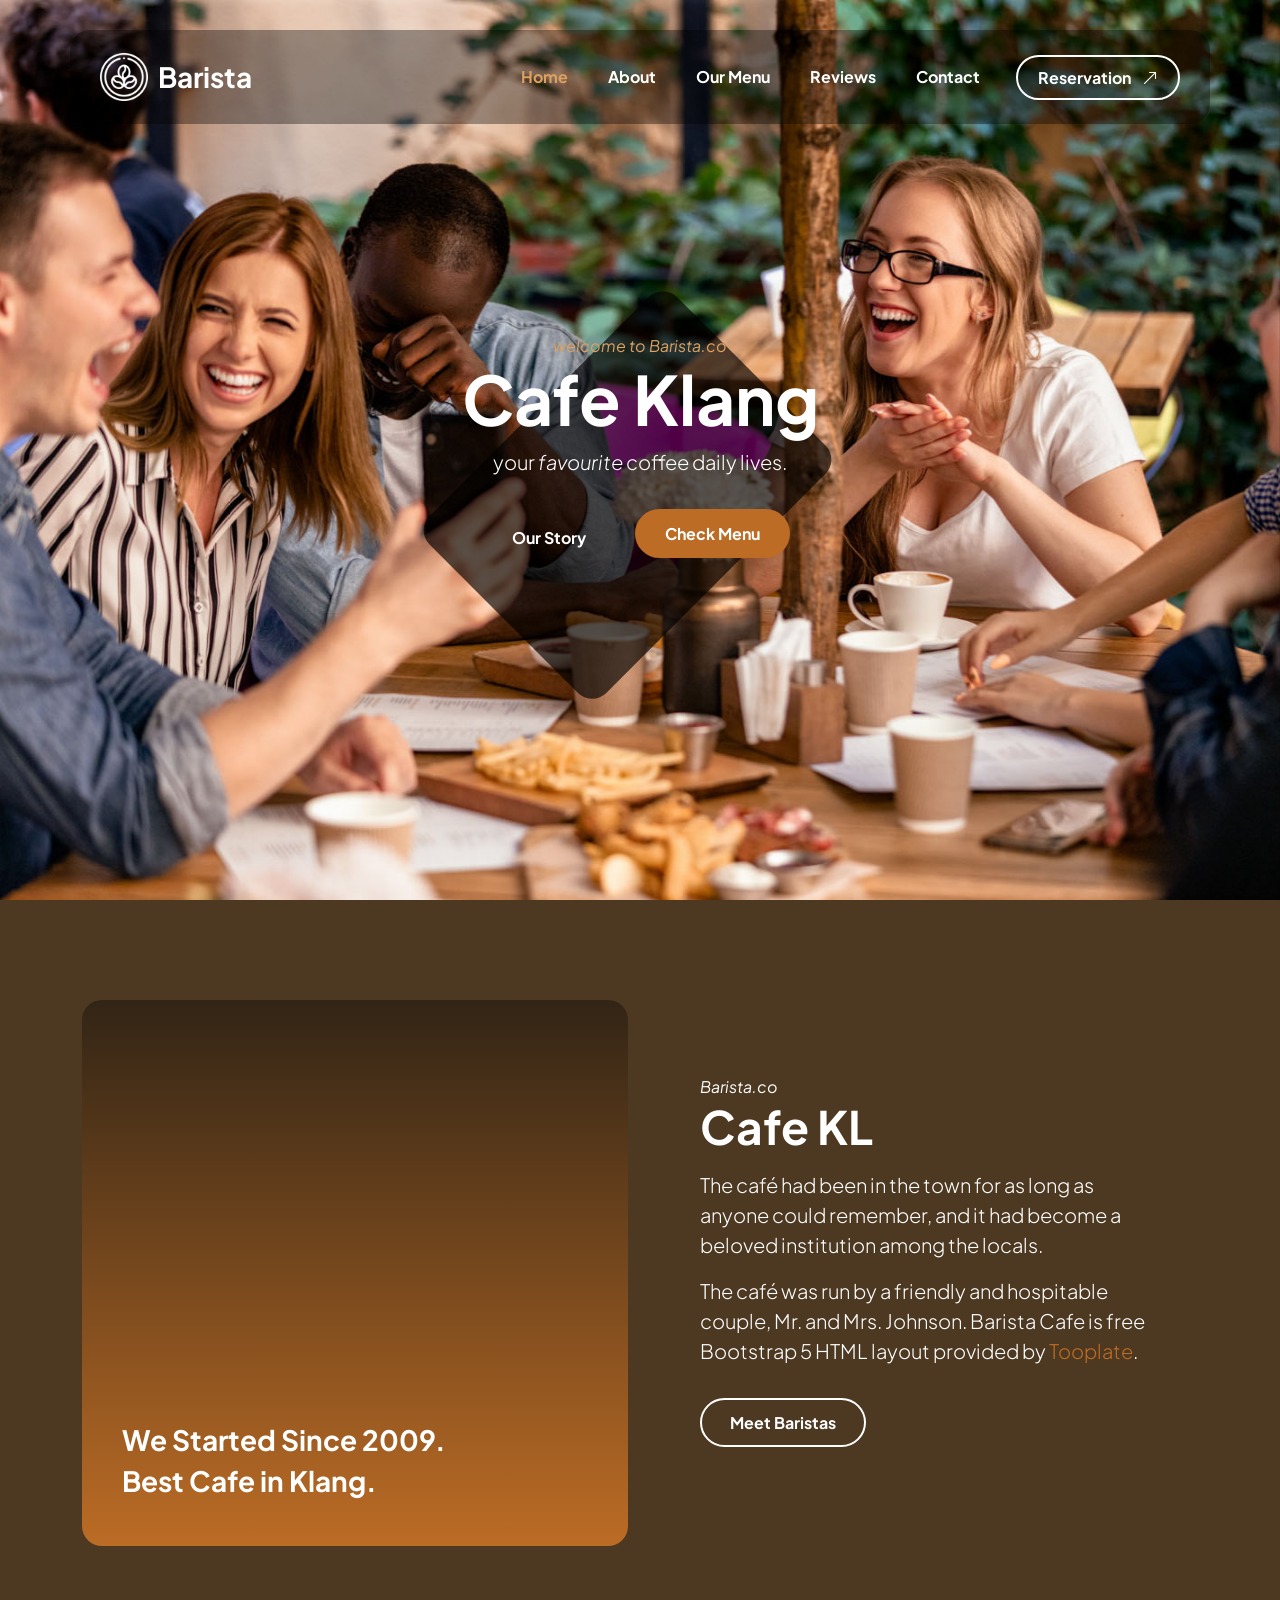
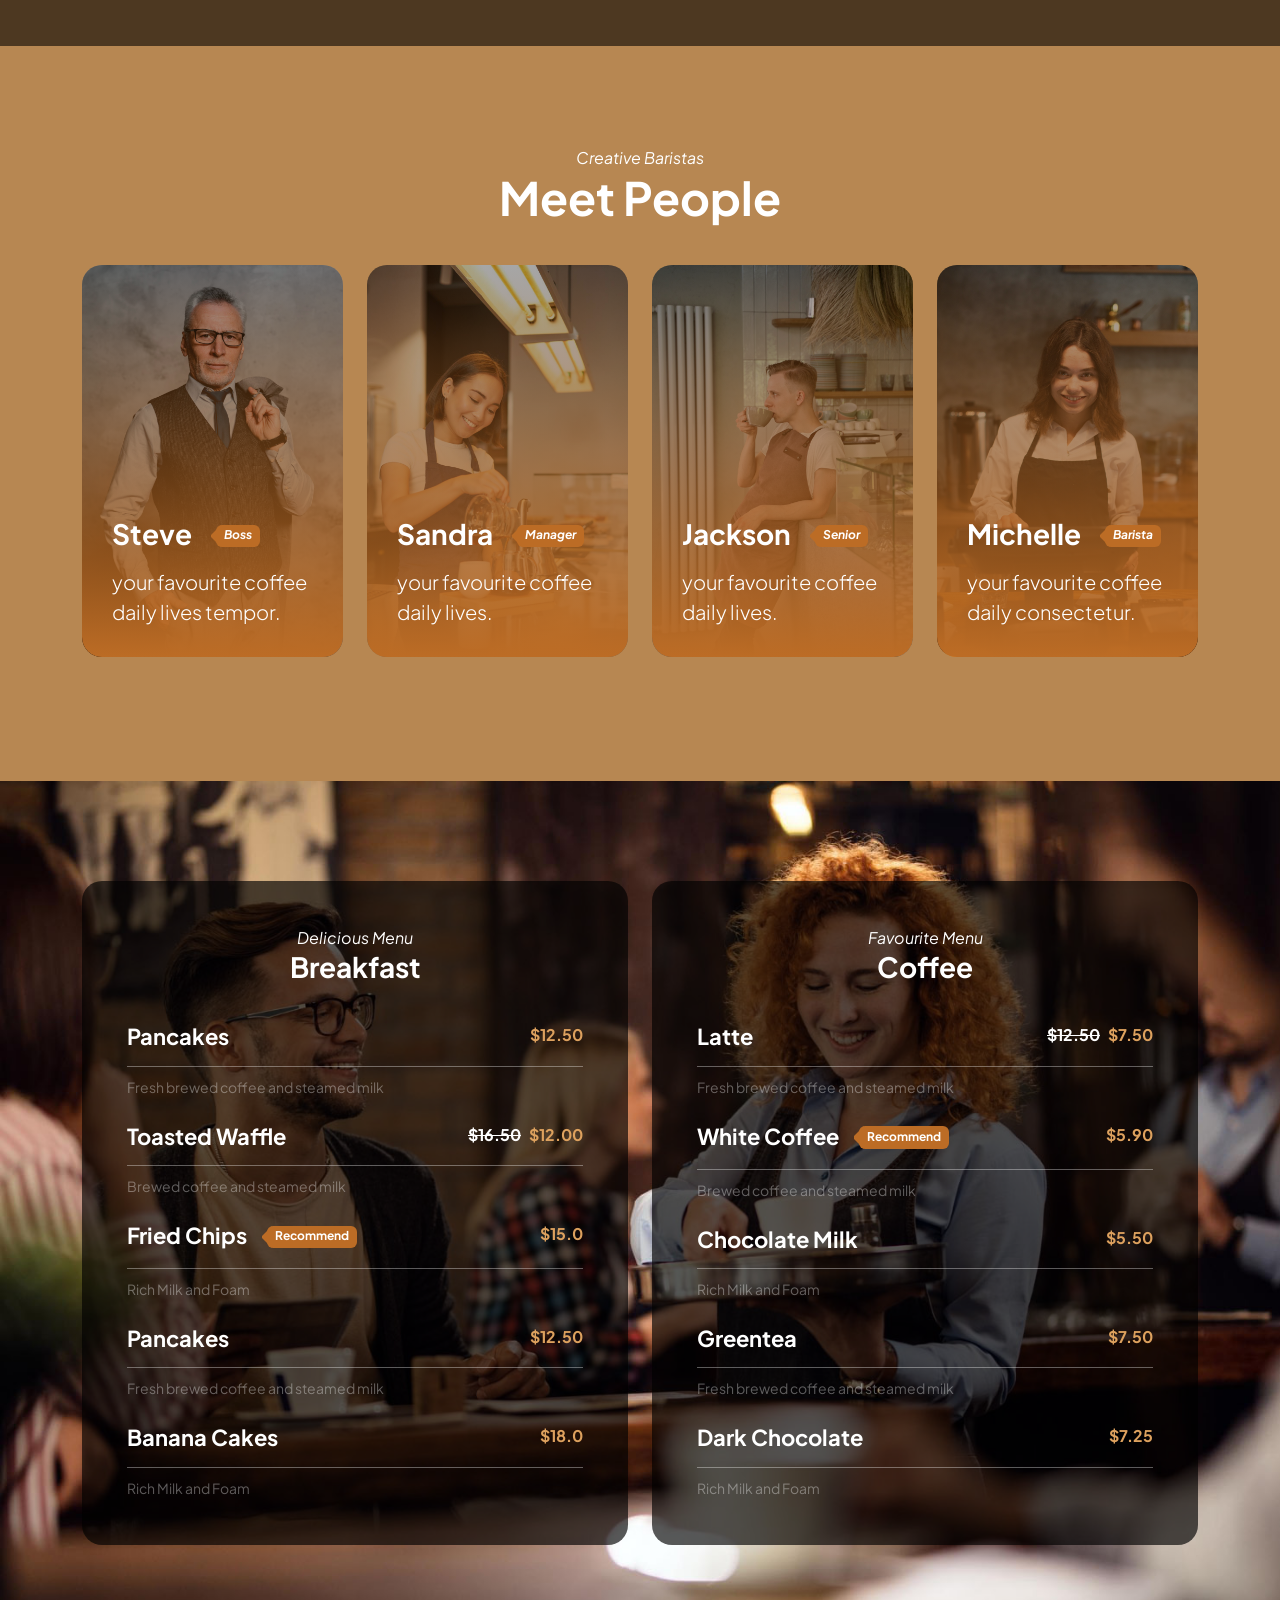
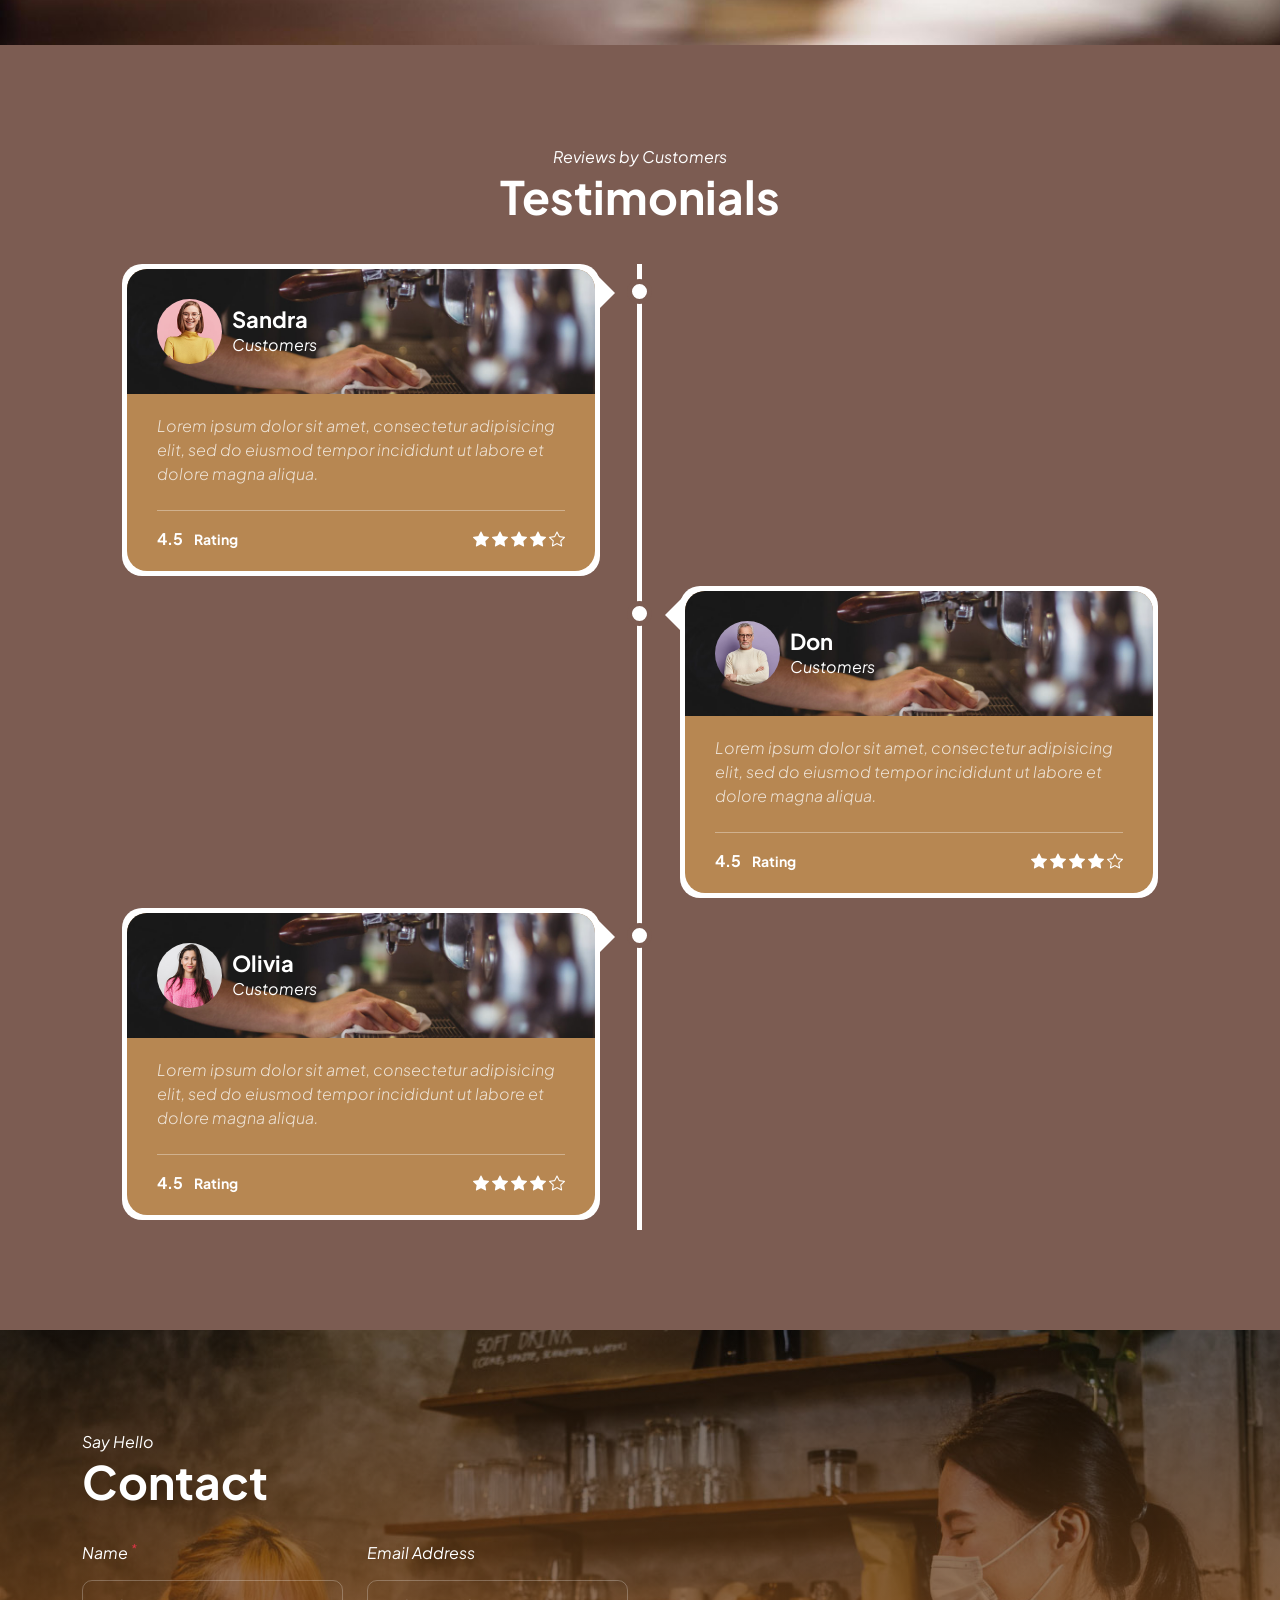
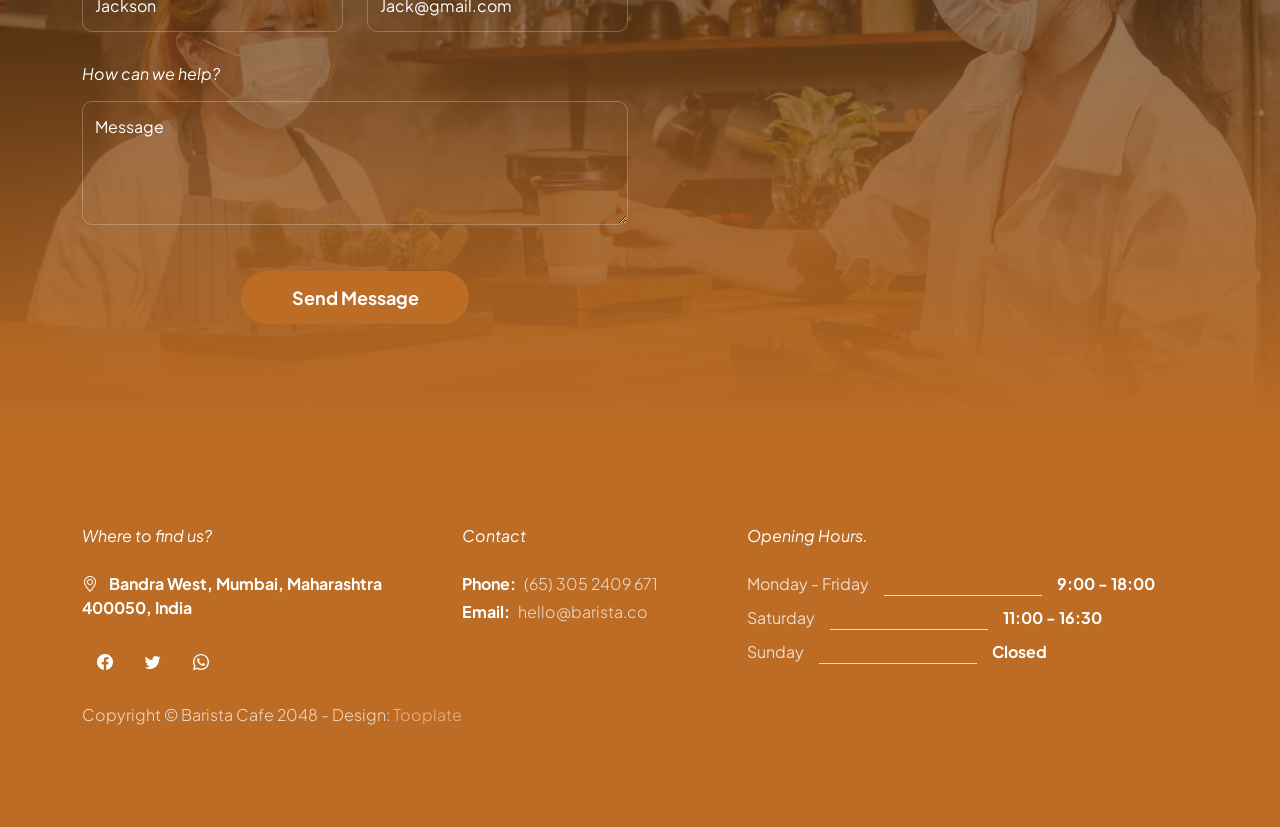
==== 2137_barista_cafe/index.html @ 17ef1768 "Add files via upload" ====
<!doctype html>
<html lang="en">
    <head>
        <meta charset="utf-8">
        <meta name="viewport" content="width=device-width, initial-scale=1">

        <meta name="description" content="">
        <meta name="author" content="">

        <title>Barista Cafe HTML CSS Template</title>

        <!-- CSS FILES -->                
        <link rel="preconnect" href="https://fonts.googleapis.com">
        
        <link rel="preconnect" href="https://fonts.gstatic.com" crossorigin>

        <link href="https://fonts.googleapis.com/css2?family=Plus+Jakarta+Sans:ital,wght@0,200;0,400;0,600;0,700;1,200;1,700&display=swap" rel="stylesheet">
            
        <link href="css/bootstrap.min.css" rel="stylesheet">

        <link href="css/bootstrap-icons.css" rel="stylesheet">

        <link href="css/vegas.min.css" rel="stylesheet">

        <link href="css/tooplate-barista.css" rel="stylesheet">
        
<!--

Tooplate 2137 Barista Cafe

https://www.tooplate.com/view/2137-barista-cafe

Bootstrap 5 HTML CSS Template

-->
    </head>
    
    <body>
                
            <main>
                <nav class="navbar navbar-expand-lg">                
                    <div class="container">
                        <a class="navbar-brand d-flex align-items-center" href="index.html">
                            <img src="images/coffee-beans.png" class="navbar-brand-image img-fluid" alt="Barista Cafe Template">
                            Barista
                        </a>
        
                        <button class="navbar-toggler" type="button" data-bs-toggle="collapse" data-bs-target="#navbarNav" aria-controls="navbarNav" aria-expanded="false" aria-label="Toggle navigation">
                            <span class="navbar-toggler-icon"></span>
                        </button>
        
                        <div class="collapse navbar-collapse" id="navbarNav">
                            <ul class="navbar-nav ms-lg-auto">
                                <li class="nav-item">
                                    <a class="nav-link click-scroll" href="#section_1">Home</a>
                                </li>
        
                                <li class="nav-item">
                                    <a class="nav-link click-scroll" href="#section_2">About</a>
                                </li>

                                <li class="nav-item">
                                    <a class="nav-link click-scroll" href="#section_3">Our Menu</a>
                                </li>

                                <li class="nav-item">
                                    <a class="nav-link click-scroll" href="#section_4">Reviews</a>
                                </li>

                                <li class="nav-item">
                                    <a class="nav-link click-scroll" href="#section_5">Contact</a>
                                </li>
                            </ul>

                            <div class="ms-lg-3">
                                <a class="btn custom-btn custom-border-btn" href="reservation.html">
                                    Reservation
                                    <i class="bi-arrow-up-right ms-2"></i>
                                </a>
                            </div>
                        </div>
                    </div>
                </nav>


                <section class="hero-section d-flex justify-content-center align-items-center" id="section_1">

                    <div class="container">
                        <div class="row align-items-center">

                            <div class="col-lg-6 col-12 mx-auto">
                                <em class="small-text">welcome to Barista.co</em>
                                
                                <h1>Cafe Klang</h1>

                                <p class="text-white mb-4 pb-lg-2">
                                    your <em>favourite</em> coffee daily lives.
                                </p>

                                <a class="btn custom-btn custom-border-btn smoothscroll me-3" href="#section_2">
                                    Our Story
                                </a>

                                <a class="btn custom-btn smoothscroll me-2 mb-2" href="#section_3"><strong>Check Menu</strong></a>
                            </div>

                        </div>
                    </div>

                    <div class="hero-slides"></div>
                </section>


                <section class="about-section section-padding" id="section_2">
                    <div class="section-overlay"></div>
                    <div class="container">
                        <div class="row align-items-center">

                            <div class="col-lg-6 col-12">
                                <div class="ratio ratio-1x1">
                                    <video autoplay="" loop="" muted="" class="custom-video" poster="">
                                        <source src="videos/pexels-mike-jones-9046237.mp4" type="video/mp4">

                                        Your browser does not support the video tag.
                                    </video>

                                    <div class="about-video-info d-flex flex-column">
                                        <h4 class="mt-auto">We Started Since 2009.</h4>

                                        <h4>Best Cafe in Klang.</h4>
                                    </div>
                                </div>
                            </div>

                            <div class="col-lg-5 col-12 mt-4 mt-lg-0 mx-auto">
                                <em class="text-white">Barista.co</em>

                                <h2 class="text-white mb-3">Cafe KL</h2>

                                <p class="text-white">The café had been in the town for as long as anyone could remember, and it had become a beloved institution among the locals.</p>

                                <p class="text-white">The café was run by a friendly and hospitable couple, Mr. and Mrs. Johnson. Barista Cafe is free Bootstrap 5 HTML layout provided by <a rel="nofollow" href="https://www.tooplate.com" target="_blank">Tooplate</a>.</p>

                                <a href="#barista-team" class="smoothscroll btn custom-btn custom-border-btn mt-3 mb-4">Meet Baristas</a>
                            </div>

                        </div>
                    </div>
                </section>


                <section class="barista-section section-padding section-bg" id="barista-team">
                    <div class="container">
                        <div class="row justify-content-center">

                            <div class="col-lg-12 col-12 text-center mb-4 pb-lg-2">
                                <em class="text-white">Creative Baristas</em>

                                <h2 class="text-white">Meet People</h2>
                            </div>

                            <div class="col-lg-3 col-md-6 col-12 mb-4">
                                <div class="team-block-wrap">
                                    <div class="team-block-info d-flex flex-column">
                                        <div class="d-flex mt-auto mb-3">
                                            <h4 class="text-white mb-0">Steve</h4>

                                            <p class="badge ms-4"><em>Boss</em></p>
                                        </div>

                                        <p class="text-white mb-0">your favourite coffee daily lives tempor.</p>
                                    </div>

                                    <div class="team-block-image-wrap">
                                        <img src="images/team/portrait-elegant-old-man-wearing-suit.jpg" class="team-block-image img-fluid" alt="">
                                    </div>
                                </div>
                            </div>

                            <div class="col-lg-3 col-md-6 col-12 mb-4">
                                <div class="team-block-wrap">
                                    <div class="team-block-info d-flex flex-column">
                                        <div class="d-flex mt-auto mb-3">
                                            <h4 class="text-white mb-0">Sandra</h4>

                                            <p class="badge ms-4"><em>Manager</em></p>
                                        </div>

                                        <p class="text-white mb-0">your favourite coffee daily lives.</p>
                                    </div>

                                    <div class="team-block-image-wrap">
                                        <img src="images/team/cute-korean-barista-girl-pouring-coffee-prepare-filter-batch-brew-pour-working-cafe.jpg" class="team-block-image img-fluid" alt="">
                                    </div>
                                </div>
                            </div>

                            <div class="col-lg-3 col-md-6 col-12 mb-4">
                                <div class="team-block-wrap">
                                    <div class="team-block-info d-flex flex-column">
                                        <div class="d-flex mt-auto mb-3">
                                            <h4 class="text-white mb-0">Jackson</h4>

                                            <p class="badge ms-4"><em>Senior</em></p>
                                        </div>

                                        <p class="text-white mb-0">your favourite coffee daily lives.</p>
                                    </div>

                                    <div class="team-block-image-wrap">
                                        <img src="images/team/small-business-owner-drinking-coffee.jpg" class="team-block-image img-fluid" alt="">
                                    </div>
                                </div>
                            </div>

                            <div class="col-lg-3 col-md-6 col-12">
                                <div class="team-block-wrap">
                                    <div class="team-block-info d-flex flex-column">
                                        <div class="d-flex mt-auto mb-3">
                                            <h4 class="text-white mb-0">Michelle</h4>

                                            <p class="badge ms-4"><em>Barista</em></p>
                                        </div>

                                        <p class="text-white mb-0">your favourite coffee daily consectetur.</p>
                                    </div>

                                    <div class="team-block-image-wrap">
                                        <img src="images/team/smiley-business-woman-working-cashier.jpg" class="team-block-image img-fluid" alt="">
                                    </div>
                                </div>
                            </div>

                        </div>
                    </div>
                </section>


                <section class="menu-section section-padding" id="section_3">
                    <div class="container">
                        <div class="row">

                            <div class="col-lg-6 col-12 mb-4 mb-lg-0">
                                <div class="menu-block-wrap">
                                    <div class="text-center mb-4 pb-lg-2">
                                        <em class="text-white">Delicious Menu</em>
                                        <h4 class="text-white">Breakfast</h4>
                                    </div>

                                    <div class="menu-block">
                                        <div class="d-flex">
                                            <h6>Pancakes</h6>
                                        
                                            <span class="underline"></span>

                                            <strong class="ms-auto">$12.50</strong>
                                        </div>

                                        <div class="border-top mt-2 pt-2">
                                            <small>Fresh brewed coffee and steamed milk</small>
                                        </div>
                                    </div>

                                    <div class="menu-block my-4">
                                        <div class="d-flex">
                                            <h6>
                                                Toasted Waffle
                                            </h6>
                                        
                                            <span class="underline"></span>

                                            <strong class="text-white ms-auto"><del>$16.50</del></strong>

                                            <strong class="ms-2">$12.00</strong>
                                        </div>

                                        <div class="border-top mt-2 pt-2">
                                            <small>Brewed coffee and steamed milk</small>
                                        </div>
                                    </div>

                                    <div class="menu-block">
                                        <div class="d-flex">
                                            <h6>Fried Chips
                                                <span class="badge ms-3">Recommend</span>
                                            </h6>
                                        
                                            <span class="underline"></span>

                                            <strong class="ms-auto">$15.0</strong>
                                        </div>

                                        <div class="border-top mt-2 pt-2">
                                            <small>Rich Milk and Foam</small>
                                        </div>
                                    </div>

                                    <div class="menu-block my-4">
                                        <div class="d-flex">
                                            <h6>Pancakes</h6>
                                        
                                            <span class="underline"></span>

                                            <strong class="ms-auto">$12.50</strong>
                                        </div>

                                        <div class="border-top mt-2 pt-2">
                                            <small>Fresh brewed coffee and steamed milk</small>
                                        </div>
                                    </div>

                                    <div class="menu-block">
                                        <div class="d-flex">
                                            <h6>Banana Cakes</h6>
                                        
                                            <span class="underline"></span>

                                            <strong class="ms-auto">$18.0</strong>
                                        </div>

                                        <div class="border-top mt-2 pt-2">
                                            <small>Rich Milk and Foam</small>
                                        </div>
                                    </div>
                                </div>
                            </div>

                            <div class="col-lg-6 col-12">
                                <div class="menu-block-wrap">
                                    <div class="text-center mb-4 pb-lg-2">
                                        <em class="text-white">Favourite Menu</em>
                                        <h4 class="text-white">Coffee</h4>
                                    </div>

                                    <div class="menu-block">
                                        <div class="d-flex">
                                            <h6>Latte</h6>
                                        
                                            <span class="underline"></span>

                                            <strong class="text-white ms-auto"><del>$12.50</del></strong>

                                            <strong class="ms-2">$7.50</strong>
                                        </div>

                                        <div class="border-top mt-2 pt-2">
                                            <small>Fresh brewed coffee and steamed milk</small>
                                        </div>
                                    </div>

                                    <div class="menu-block my-4">
                                        <div class="d-flex">
                                            <h6>
                                                White Coffee
                                                <span class="badge ms-3">Recommend</span>
                                            </h6>
                                        
                                            <span class="underline"></span>

                                            <strong class="ms-auto">$5.90</strong>
                                        </div>

                                        <div class="border-top mt-2 pt-2">
                                            <small>Brewed coffee and steamed milk</small>
                                        </div>
                                    </div>

                                    <div class="menu-block">
                                        <div class="d-flex">
                                            <h6>Chocolate Milk</h6>
                                        
                                            <span class="underline"></span>

                                            <strong class="ms-auto">$5.50</strong>
                                        </div>

                                        <div class="border-top mt-2 pt-2">
                                            <small>Rich Milk and Foam</small>
                                        </div>
                                    </div>

                                    <div class="menu-block my-4">
                                        <div class="d-flex">
                                            <h6>Greentea</h6>
                                        
                                            <span class="underline"></span>

                                            <strong class="ms-auto">$7.50</strong>
                                        </div>

                                        <div class="border-top mt-2 pt-2">
                                            <small>Fresh brewed coffee and steamed milk</small>
                                        </div>
                                    </div>

                                    <div class="menu-block">
                                        <div class="d-flex">
                                            <h6>Dark Chocolate</h6>
                                        
                                            <span class="underline"></span>

                                            <strong class="ms-auto">$7.25</strong>
                                        </div>

                                        <div class="border-top mt-2 pt-2">
                                            <small>Rich Milk and Foam</small>
                                        </div>
                                    </div>
                                </div>
                            </div>

                        </div>
                    </div>
                </section>


                <section class="reviews-section section-padding section-bg" id="section_4">
                    <div class="container">
                        <div class="row justify-content-center">

                            <div class="col-lg-12 col-12 text-center mb-4 pb-lg-2">
                                <em class="text-white">Reviews by Customers</em>

                                <h2 class="text-white">Testimonials</h2>
                            </div>

                            <div class="timeline">
                                <div class="timeline-container timeline-container-left">
                                    <div class="timeline-content">
                                        <div class="reviews-block">
                                            <div class="reviews-block-image-wrap d-flex align-items-center">
                                                <img src="images/reviews/young-woman-with-round-glasses-yellow-sweater.jpg" class="reviews-block-image img-fluid" alt="">

                                                <div class="">
                                                    <h6 class="text-white mb-0">Sandra</h6>
                                                    <em class="text-white"> Customers</em>
                                                </div>
                                            </div>

                                            <div class="reviews-block-info">
                                                <p>Lorem ipsum dolor sit amet, consectetur adipisicing elit, sed do eiusmod tempor incididunt ut labore et dolore magna aliqua.</p>

                                                <div class="d-flex border-top pt-3 mt-4">
                                                    <strong class="text-white">4.5 <small class="ms-2">Rating</small></strong>

                                                    <div class="reviews-group ms-auto">
                                                        <i class="bi-star-fill"></i>
                                                        <i class="bi-star-fill"></i>
                                                        <i class="bi-star-fill"></i>
                                                        <i class="bi-star-fill"></i>
                                                        <i class="bi-star"></i>
                                                    </div>
                                                </div>
                                            </div>
                                        </div>
                                    </div>
                                </div>

                                <div class="timeline-container timeline-container-right">
                                    <div class="timeline-content">
                                        <div class="reviews-block">
                                            <div class="reviews-block-image-wrap d-flex align-items-center">
                                                <img src="images/reviews/senior-man-white-sweater-eyeglasses.jpg" class="reviews-block-image img-fluid" alt="">

                                                <div class="">
                                                    <h6 class="text-white mb-0">Don</h6>
                                                    <em class="text-white"> Customers</em>
                                                </div>
                                            </div>

                                            <div class="reviews-block-info">
                                                <p>Lorem ipsum dolor sit amet, consectetur adipisicing elit, sed do eiusmod tempor incididunt ut labore et dolore magna aliqua.</p>

                                                <div class="d-flex border-top pt-3 mt-4">
                                                    <strong class="text-white">4.5 <small class="ms-2">Rating</small></strong>

                                                    <div class="reviews-group ms-auto">
                                                        <i class="bi-star-fill"></i>
                                                        <i class="bi-star-fill"></i>
                                                        <i class="bi-star-fill"></i>
                                                        <i class="bi-star-fill"></i>
                                                        <i class="bi-star"></i>
                                                    </div>
                                                </div>
                                            </div>
                                        </div>
                                    </div>
                                </div>

                                <div class="timeline-container timeline-container-left">
                                    <div class="timeline-content">
                                        <div class="reviews-block">
                                            <div class="reviews-block-image-wrap d-flex align-items-center">
                                                <img src="images/reviews/young-beautiful-woman-pink-warm-sweater-natural-look-smiling-portrait-isolated-long-hair.jpg" class="reviews-block-image img-fluid" alt="">

                                                <div class="">
                                                    <h6 class="text-white mb-0">Olivia</h6>
                                                    <em class="text-white"> Customers</em>
                                                </div>
                                            </div>

                                            <div class="reviews-block-info">
                                                <p>Lorem ipsum dolor sit amet, consectetur adipisicing elit, sed do eiusmod tempor incididunt ut labore et dolore magna aliqua.</p>

                                                <div class="d-flex border-top pt-3 mt-4">
                                                    <strong class="text-white">4.5 <small class="ms-2">Rating</small></strong>

                                                    <div class="reviews-group ms-auto">
                                                        <i class="bi-star-fill"></i>
                                                        <i class="bi-star-fill"></i>
                                                        <i class="bi-star-fill"></i>
                                                        <i class="bi-star-fill"></i>
                                                        <i class="bi-star"></i>
                                                    </div>
                                                </div>
                                            </div>
                                        </div>
                                    </div>
                                </div>
                            </div>

                        </div>
                    </div>
                </section>


                <section class="contact-section section-padding" id="section_5">
                    <div class="container">
                        <div class="row">   

                            <div class="col-lg-12 col-12">
                                <em class="text-white">Say Hello</em>
                                <h2 class="text-white mb-4 pb-lg-2">Contact</h2>
                            </div>

                            <div class="col-lg-6 col-12">
                                <form action="#" method="post" class="custom-form contact-form" role="form">

                                <div class="row">
                                    
                                    <div class="col-lg-6 col-12">
                                        <label for="name" class="form-label">Name <sup class="text-danger">*</sup></label>

                                        <input type="text" name="name" id="name" class="form-control" placeholder="Jackson" required="">
                                    </div>

                                    <div class="col-lg-6 col-12">
                                        <label for="email" class="form-label">Email Address</label>

                                        <input type="email" name="email" id="email" pattern="[^ @]*@[^ @]*" class="form-control" placeholder="Jack@gmail.com" required="">
                                    </div>

                                    <div class="col-12">
                                        <label for="message" class="form-label">How can we help?</label>

                                        <textarea name="message" rows="4" class="form-control" id="message" placeholder="Message" required=""></textarea>
                                        
                                    </div>
                                </div>

                                <div class="col-lg-5 col-12 mx-auto mt-3">
                                    <button type="submit" class="form-control">Send Message</button>
                                </div>
                            </form>
                            </div>

                            <div class="col-lg-6 col-12 mx-auto mt-5 mt-lg-0 ps-lg-5">
                                <iframe class="google-map" src="https://www.google.com/maps/embed?pb=!1m18!1m12!1m3!1d5039.668141741662!2d72.81814769288509!3d19.043340656729775!2m3!1f0!2f0!3f0!3m2!1i1024!2i768!4f13.1!3m3!1m2!1s0x3be7c994f34a7355%3A0x2680d63a6f7e33c2!2sLover%20Point!5e1!3m2!1sen!2sth!4v1692722771770!5m2!1sen!2sth" width="100%" height="300" style="border:0;" allowfullscreen="" loading="lazy" referrerpolicy="no-referrer-when-downgrade"></iframe>  
                            </div>

                        </div>
                    </div>
                </section>


                <footer class="site-footer">
                    <div class="container">
                        <div class="row">

                            <div class="col-lg-4 col-12 me-auto">
                                <em class="text-white d-block mb-4">Where to find us?</em>

                                <strong class="text-white">
                                    <i class="bi-geo-alt me-2"></i>
                                    Bandra West, Mumbai, Maharashtra 400050, India
                                </strong>

                                <ul class="social-icon mt-4">
                                    <li class="social-icon-item">
                                        <a href="#" class="social-icon-link bi-facebook">
                                        </a>
                                    </li>
        
                                    <li class="social-icon-item">
                                        <a href="https://x.com/minthu" target="_new" class="social-icon-link bi-twitter">
                                        </a>
                                    </li>

                                    <li class="social-icon-item">
                                        <a href="#" class="social-icon-link bi-whatsapp">
                                        </a>
                                    </li>
                                </ul>
                            </div>

                            <div class="col-lg-3 col-12 mt-4 mb-3 mt-lg-0 mb-lg-0">
                                <em class="text-white d-block mb-4">Contact</em>

                                <p class="d-flex mb-1">
                                    <strong class="me-2">Phone:</strong>
                                    <a href="tel: 305-240-9671" class="site-footer-link">
                                        (65) 
                                        305 2409 671
                                    </a>
                                </p>

                                <p class="d-flex">
                                    <strong class="me-2">Email:</strong>

                                    <a href="mailto:info@yourgmail.com" class="site-footer-link">
                                        hello@barista.co
                                    </a>
                                </p>
                            </div>


                            <div class="col-lg-5 col-12">
                                <em class="text-white d-block mb-4">Opening Hours.</em>

                                <ul class="opening-hours-list">
                                    <li class="d-flex">
                                        Monday - Friday
                                        <span class="underline"></span>

                                        <strong>9:00 - 18:00</strong>
                                    </li>

                                    <li class="d-flex">
                                        Saturday
                                        <span class="underline"></span>

                                        <strong>11:00 - 16:30</strong>
                                    </li>

                                    <li class="d-flex">
                                        Sunday
                                        <span class="underline"></span>

                                        <strong>Closed</strong>
                                    </li>
                                </ul>
                            </div>

                            <div class="col-lg-8 col-12 mt-4">
                                <p class="copyright-text mb-0">Copyright © Barista Cafe 2048 
                                    - Design: <a rel="sponsored" href="https://www.tooplate.com" target="_blank">Tooplate</a></p>
                            </div>
                    </div>
                </footer>
            </main>

        <!-- JAVASCRIPT FILES -->
        <script src="js/jquery.min.js"></script>
        <script src="js/bootstrap.min.js"></script>
        <script src="js/jquery.sticky.js"></script>
        <script src="js/click-scroll.js"></script>
        <script src="js/vegas.min.js"></script>
        <script src="js/custom.js"></script>

    </body>
</html>
---- 2137_barista_cafe/css/vegas.min.css ----
.vegas-content-scrollable,.vegas-overlay,.vegas-slide,.vegas-slide-inner,.vegas-timer{position:absolute;top:0;left:0;bottom:0;right:0;overflow:hidden;border:none;padding:0;margin:0}.vegas-content-scrollable{position:relative;height:100%;overflow:auto}.vegas-overlay{opacity:.5;background:url(./overlays/02.png) center center}.vegas-timer{top:auto;bottom:0;height:2px}.vegas-timer-progress{width:0%;height:100%;background:#fff;transition:width ease-out}.vegas-timer-running .vegas-timer-progress{width:100%}.vegas-slide,.vegas-slide-inner{margin:0;padding:0;background:center center no-repeat;transform:translateZ(0);will-change:transform,opacity}body .vegas-container{overflow:hidden!important;position:relative}.vegas-video{min-width:100%;min-height:100%;width:auto;height:auto}body.vegas-container{overflow:auto;position:static;z-index:-2}body.vegas-container>.vegas-overlay,body.vegas-container>.vegas-slide,body.vegas-container>.vegas-timer{position:fixed;z-index:-1}.vegas-transition-blur,.vegas-transition-blur2{opacity:0;filter:blur(32px) brightness(1.01)}.vegas-transition-blur-in,.vegas-transition-blur2-in{opacity:1;filter:blur(0) brightness(1.01)}.vegas-transition-blur2-out{opacity:0}.vegas-transition-burn,.vegas-transition-burn2{opacity:0;filter:contrast(1000%) saturate(1000%)}.vegas-transition-burn-in,.vegas-transition-burn2-in{opacity:1;filter:contrast(100%) saturate(100%)}.vegas-transition-burn2-out{opacity:0;filter:contrast(1000%) saturate(1000%)}.vegas-transition-fade,.vegas-transition-fade2{opacity:0}.vegas-transition-fade-in,.vegas-transition-fade2-in{opacity:1}.vegas-transition-fade2-out{opacity:0}.vegas-transition-flash,.vegas-transition-flash2{opacity:0;filter:brightness(25)}.vegas-transition-flash-in,.vegas-transition-flash2-in{opacity:1;filter:brightness(1)}.vegas-transition-flash2-out{opacity:0;filter:brightness(25)}.vegas-transition-negative,.vegas-transition-negative2{opacity:0;filter:invert(100%)}.vegas-transition-negative-in,.vegas-transition-negative2-in{opacity:1;filter:invert(0)}.vegas-transition-negative2-out{opacity:0;filter:invert(100%)}.vegas-transition-slideDown,.vegas-transition-slideDown2{transform:translateY(-100%)}.vegas-transition-slideDown-in,.vegas-transition-slideDown2-in{transform:translateY(0)}.vegas-transition-slideDown2-out{transform:translateY(100%)}.vegas-transition-slideLeft,.vegas-transition-slideLeft2{transform:translateX(100%)}.vegas-transition-slideLeft-in,.vegas-transition-slideLeft2-in{transform:translateX(0)}.vegas-transition-slideLeft2-out,.vegas-transition-slideRight,.vegas-transition-slideRight2{transform:translateX(-100%)}.vegas-transition-slideRight-in,.vegas-transition-slideRight2-in{transform:translateX(0)}.vegas-transition-slideRight2-out{transform:translateX(100%)}.vegas-transition-slideUp,.vegas-transition-slideUp2{transform:translateY(100%)}.vegas-transition-slideUp-in,.vegas-transition-slideUp2-in{transform:translateY(0)}.vegas-transition-slideUp2-out{transform:translateY(-100%)}.vegas-transition-swirlLeft,.vegas-transition-swirlLeft2{transform:scale(2) rotate(35deg);opacity:0}.vegas-transition-swirlLeft-in,.vegas-transition-swirlLeft2-in{transform:scale(1) rotate(0);opacity:1}.vegas-transition-swirlLeft2-out,.vegas-transition-swirlRight,.vegas-transition-swirlRight2{transform:scale(2) rotate(-35deg);opacity:0}.vegas-transition-swirlRight-in,.vegas-transition-swirlRight2-in{transform:scale(1) rotate(0);opacity:1}.vegas-transition-swirlRight2-out{transform:scale(2) rotate(35deg);opacity:0}.vegas-transition-zoomIn,.vegas-transition-zoomIn2{transform:scale(0);opacity:0}.vegas-transition-zoomIn-in,.vegas-transition-zoomIn2-in{transform:scale(1);opacity:1}.vegas-transition-zoomIn2-out,.vegas-transition-zoomOut,.vegas-transition-zoomOut2{transform:scale(2);opacity:0}.vegas-transition-zoomOut-in,.vegas-transition-zoomOut2-in{transform:scale(1);opacity:1}.vegas-transition-zoomOut2-out{transform:scale(0);opacity:0}.vegas-animation-kenburns{-webkit-animation:kenburns ease-out;animation:kenburns ease-out}@-webkit-keyframes kenburns{0%{transform:scale(1.5)}100%{transform:scale(1)}}@keyframes kenburns{0%{transform:scale(1.5)}100%{transform:scale(1)}}.vegas-animation-kenburnsDownLeft{-webkit-animation:kenburnsDownLeft ease-out;animation:kenburnsDownLeft ease-out}@-webkit-keyframes kenburnsDownLeft{0%{transform:scale(1.5) translate(10%,-10%)}100%{transform:scale(1) translate(0,0)}}@keyframes kenburnsDownLeft{0%{transform:scale(1.5) translate(10%,-10%)}100%{transform:scale(1) translate(0,0)}}.vegas-animation-kenburnsDownRight{-webkit-animation:kenburnsDownRight ease-out;animation:kenburnsDownRight ease-out}@-webkit-keyframes kenburnsDownRight{0%{transform:scale(1.5) translate(-10%,-10%)}100%{transform:scale(1) translate(0,0)}}@keyframes kenburnsDownRight{0%{transform:scale(1.5) translate(-10%,-10%)}100%{transform:scale(1) translate(0,0)}}.vegas-animation-kenburnsDown{-webkit-animation:kenburnsDown ease-out;animation:kenburnsDown ease-out}@-webkit-keyframes kenburnsDown{0%{transform:scale(1.5) translate(0,-10%)}100%{transform:scale(1) translate(0,0)}}@keyframes kenburnsDown{0%{transform:scale(1.5) translate(0,-10%)}100%{transform:scale(1) translate(0,0)}}.vegas-animation-kenburnsLeft{-webkit-animation:kenburnsLeft ease-out;animation:kenburnsLeft ease-out}@-webkit-keyframes kenburnsLeft{0%{transform:scale(1.5) translate(10%,0)}100%{transform:scale(1) translate(0,0)}}@keyframes kenburnsLeft{0%{transform:scale(1.5) translate(10%,0)}100%{transform:scale(1) translate(0,0)}}.vegas-animation-kenburnsRight{-webkit-animation:kenburnsRight ease-out;animation:kenburnsRight ease-out}@-webkit-keyframes kenburnsRight{0%{transform:scale(1.5) translate(-10%,0)}100%{transform:scale(1) translate(0,0)}}@keyframes kenburnsRight{0%{transform:scale(1.5) translate(-10%,0)}100%{transform:scale(1) translate(0,0)}}.vegas-animation-kenburnsUpLeft{-webkit-animation:kenburnsUpLeft ease-out;animation:kenburnsUpLeft ease-out}@-webkit-keyframes kenburnsUpLeft{0%{transform:scale(1.5) translate(10%,10%)}100%{transform:scale(1) translate(0,0)}}@keyframes kenburnsUpLeft{0%{transform:scale(1.5) translate(10%,10%)}100%{transform:scale(1) translate(0,0)}}.vegas-animation-kenburnsUpRight{-webkit-animation:kenburnsUpRight ease-out;animation:kenburnsUpRight ease-out}@-webkit-keyframes kenburnsUpRight{0%{transform:scale(1.5) translate(-10%,10%)}100%{transform:scale(1) translate(0,0)}}@keyframes kenburnsUpRight{0%{transform:scale(1.5) translate(-10%,10%)}100%{transform:scale(1) translate(0,0)}}.vegas-animation-kenburnsUp{-webkit-animation:kenburnsUp ease-out;animation:kenburnsUp ease-out}@-webkit-keyframes kenburnsUp{0%{transform:scale(1.5) translate(0,10%)}100%{transform:scale(1) translate(0,0)}}@keyframes kenburnsUp{0%{transform:scale(1.5) translate(0,10%)}100%{transform:scale(1) translate(0,0)}}
/*# sourceMappingURL=vegas.min.css.map */
---- 2137_barista_cafe/css/tooplate-barista.css ----
/*

Tooplate 2137 Barista

https://www.tooplate.com/view/2137-barista-cafe

*/

/*---------------------------------------
  CUSTOM PROPERTIES ( VARIABLES )             
-----------------------------------------*/
:root {
  --white-color:                  #ffffff;
  --primary-color:                #BC6C25;
  --secondary-color:              #DDA15E;
  --section-bg-color:             #b78752;
  --custom-btn-bg-color:          #BC6C25;
  --custom-btn-bg-hover-color:    #DDA15E;
  --dark-color:                   #000000;
  --p-color:                      #717275;
  --border-color:                 #7fffd4;
  --link-hover-color:             #E76F51;

  --body-font-family:             'Plus Jakarta Sans', sans-serif;

  --h1-font-size:                 68px;
  --h2-font-size:                 46px;
  --h3-font-size:                 32px;
  --h4-font-size:                 28px;
  --h5-font-size:                 24px;
  --h6-font-size:                 22px;
  --p-font-size:                  20px;
  --btn-font-size:                16px;
  --form-btn-font-size:           18px;
  --menu-font-size:               16px;

  --border-radius-large:          100px;
  --border-radius-medium:         20px;
  --border-radius-small:          10px;

  --font-weight-thin:             200;
  --font-weight-light:            300;
  --font-weight-normal:           400;
  --font-weight-bold:             700;
}

body {
  background-color: var(--white-color);
  font-family: var(--body-font-family); 
}


/*---------------------------------------
  TYPOGRAPHY               
-----------------------------------------*/

h2,
h3,
h4,
h5,
h6 {
  color: var(--dark-color);
}

h1,
h2,
h3,
h4,
h5,
h6 {
  font-weight: var(--font-weight-bold);
}

h1 {
  font-size: var(--h1-font-size);
}

h2 {
  font-size: var(--h2-font-size);
}

h3 {
  font-size: var(--h3-font-size);
}

h4 {
  font-size: var(--h4-font-size);
}

h5 {
  font-size: var(--h5-font-size);
}

h6 {
  font-size: var(--h6-font-size);
}

p {
  color: var(--p-color);
  font-size: var(--p-font-size);
  font-weight: var(--font-weight-light);
}

ul li {
  color: var(--p-color);
  font-size: var(--p-font-size);
  font-weight: var(--font-weight-light);
}

a, 
button {
  touch-action: manipulation;
  transition: all 0.3s;
}

a {
  display: inline-block;
  color: var(--primary-color);
  text-decoration: none;
}

a:hover {
  color: var(--link-hover-color);
}

b,
strong {
  font-weight: var(--font-weight-bold);
}


/*---------------------------------------
  SECTION               
-----------------------------------------*/
.section-padding {
  padding-top: 100px;
  padding-bottom: 100px;
}

.section-bg {
  background-color: var(--section-bg-color);
}

.section-overlay {
  background-color: var(--dark-color);
  position: absolute;
  z-index: 9;
  top: 0;
  left: 0;
  pointer-events: none;
  width: 100%;
  height: 100%;
  opacity: 0.65;
}

.section-overlay + .container {
  position: relative;
  z-index: 22;
}

.back-top-icon {
  font-size: var(--h2-font-size);
}


/*---------------------------------------
  TIMELINE               
-----------------------------------------*/
.timeline {
  position: relative;
  max-width: 1200px;
  margin: 0 auto;
}

.timeline::after {
  content: '';
  position: absolute;
  width: 5px;
  background-color: var(--white-color);
  top: 0;
  bottom: 0;
  left: 50%;
  margin-left: -3px;
}

.timeline-container {
  padding: 10px 40px;
  padding-top: 0;
  position: relative;
  background-color: inherit;
  width: 50%;
}

.timeline-container::after {
  content: '';
  position: absolute;
  width: 25px;
  height: 25px;
  right: -12px;
  background-color: var(--white-color);
  border: 5px solid #7c5c52;
  top: 15px;
  border-radius: 50%;
  z-index: 1;
}

.timeline-container-left {
  left: 0;
}

.timeline-container-right {
  left: 50%;
}

.timeline-container-left::before {
  content: " ";
  height: 0;
  position: absolute;
  top: 9px;
  width: 0;
  z-index: 1;
  right: 25px;
  border: medium solid white;
  border-width: 20px 0 20px 20px;
  border-color: transparent transparent transparent white;
}

.timeline-container-right::before {
  content: " ";
  height: 0;
  position: absolute;
  top: 9px;
  width: 0;
  z-index: 1;
  left: 25px;
  border: medium solid white;
  border-width: 20px 20px 20px 0;
  border-color: transparent white transparent transparent;
}

.timeline-container-right::after {
  left: -13px;
}

.timeline-content {
  padding: 5px;
  background-color: var(--white-color);
  position: relative;
  border-radius: var(--border-radius-medium);
}

@media screen and (max-width: 991px) {
  .timeline::after {
    left: 31px;
  }

  .timeline-container {
    width: 100%;
    padding-left: 70px;
    padding-right: 25px;
  }

  .timeline-container::before {
    left: 58px;
    border: medium solid white;
    border-width: 20px 20px 20px 0;
    border-color: transparent white transparent transparent;
  }

  .timeline-container-left::after, .timeline-container-right::after {
    left: 6px;
  }

  .timeline-container-right {
    left: 0%;
  }
}


/*---------------------------------------
  CUSTOM BUTTON               
-----------------------------------------*/
.custom-btn {
  background: var(--custom-btn-bg-color);
  border: 2px solid transparent;
  border-radius: var(--border-radius-large);
  color: var(--white-color);
  font-size: var(--btn-font-size);
  font-weight: var(--font-weight-bold);
  line-height: normal;
  transition: all 0.3s;
  padding: 12px 28px;
}

.custom-btn:hover {
  background: var(--custom-btn-bg-hover-color);
  color: var(--white-color);
}

.custom-border-btn {
  background: transparent;
  border: 2px solid var(--white-color);
  color: var(--white-color);
}

.custom-border-btn:hover {
  background: var(--white-color);
  color: var(--secondary-color);
}

.custom-btn-bg-white {
  border-color: var(--white-color);
  color: var(--white-color);
}

.custom-btn-italic {
  font-style: italic;
}


/*---------------------------------------
  NAVIGATION BAR & OFFCANVAS              
-----------------------------------------*/
.sticky-wrapper {
  position: absolute;
  z-index: 999999;
  top: 0;
  right: 0;
  left: 0;
}

.sticky-wrapper.is-sticky .container {
  background: rgba(0, 0, 0, 0.65);
  border-radius: var(--border-radius-medium);
  padding: 15px 30px;
}

.navbar {
  background: transparent;
  z-index: 999999;
  padding-top: 30px;
  padding-bottom: 30px;
}

.navbar .container {
  background: rgba(0, 0, 0, 0.35);
  border-radius: var(--border-radius-medium);
  padding: 15px 30px;
}

.navbar-brand,
.navbar-brand:hover {
  font-size: var(--h4-font-size);
  font-weight: var(--font-weight-bold);
  display: block;
  color: var(--white-color);
}

.navbar .navbar-brand-image {
  filter: brightness(0) invert(1);
}

.navbar-brand-image {
  width: 48px;
  height: auto;
  margin-right: 10px;
}

.navbar .custom-btn {
  padding: 10px 20px;
}

.navbar-expand-lg .navbar-nav .nav-link {
  border-radius: var(--border-radius-large);
  margin: 10px;
  padding: 10px;
}

.navbar-nav .nav-link {
  display: inline-block;
  color: var(--white-color);
  font-size: var(--menu-font-size);
  font-weight: var(--font-weight-bold);
  padding-top: 15px;
  padding-bottom: 15px;
}

.navbar-nav .nav-link.active, 
.navbar-nav .nav-link:hover {
  color: var(--secondary-color);
}

.navbar .dropdown-menu {
  background: var(--white-color);
  box-shadow: 0 1rem 3rem rgba(0,0,0,.175);
  border: 0;
  display: inherit;
  opacity: 0;
  min-width: 9rem;
  margin-top: 20px;
  padding: 13px 0 10px 0;
  transition: all 0.3s;
  pointer-events: none;
}

.navbar .dropdown-menu::before {
  content: "";
  width: 0;
  height: 0;
  border-left: 20px solid transparent;
  border-right: 20px solid transparent;
  border-bottom: 15px solid var(--white-color);
  position: absolute;
  top: -10px;
  left: 10px;
}

.navbar .dropdown-item {
  display: inline-block;
  color: var(--p-color);
  font-size: var(--menu-font-size);
  font-weight: var(--font-weight-medium);
  position: relative;
}

.navbar .dropdown-item.active, 
.navbar .dropdown-item:active,
.navbar .dropdown-item:focus, 
.navbar .dropdown-item:hover {
  background: transparent;
  color: var(--link-hover-color);
}

.navbar .dropdown-toggle::after {
  content: "\f282";
  display: inline-block;
  font-family: bootstrap-icons !important;
  font-size: var(--menu-font-size);
  font-style: normal;
  font-weight: normal !important;
  font-variant: normal;
  text-transform: none;
  line-height: 1;
  vertical-align: -.125em;
  -webkit-font-smoothing: antialiased;
  -moz-osx-font-smoothing: grayscale;
  position: relative;
  left: 2px;
  border: 0;
}

@media screen and (min-width: 992px) {
  .navbar .dropdown:hover .dropdown-menu {
    opacity: 1;
    margin-top: 0;
    pointer-events: auto;
  }
}

.navbar-toggler {
  border: 0;
  padding: 0;
  cursor: pointer;
  margin: 0;
  width: 30px;
  height: 35px;
  outline: none;
}

.navbar-toggler:focus {
  outline: none;
  box-shadow: none;
}

.navbar-toggler[aria-expanded="true"] .navbar-toggler-icon {
  background: transparent;
}

.navbar-toggler[aria-expanded="true"] .navbar-toggler-icon:before,
.navbar-toggler[aria-expanded="true"] .navbar-toggler-icon:after {
  transition: top 300ms 50ms ease, -webkit-transform 300ms 350ms ease;
  transition: top 300ms 50ms ease, transform 300ms 350ms ease;
  transition: top 300ms 50ms ease, transform 300ms 350ms ease, -webkit-transform 300ms 350ms ease;
  top: 0;
}

.navbar-toggler[aria-expanded="true"] .navbar-toggler-icon:before {
  transform: rotate(45deg);
}

.navbar-toggler[aria-expanded="true"] .navbar-toggler-icon:after {
  transform: rotate(-45deg);
}

.navbar-toggler .navbar-toggler-icon {
  background: var(--white-color);
  transition: background 10ms 300ms ease;
  display: block;
  width: 30px;
  height: 2px;
  position: relative;
}

.navbar-toggler .navbar-toggler-icon:before,
.navbar-toggler .navbar-toggler-icon:after {
  transition: top 300ms 350ms ease, -webkit-transform 300ms 50ms ease;
  transition: top 300ms 350ms ease, transform 300ms 50ms ease;
  transition: top 300ms 350ms ease, transform 300ms 50ms ease, -webkit-transform 300ms 50ms ease;
  position: absolute;
  right: 0;
  left: 0;
  background: var(--white-color);
  width: 30px;
  height: 2px;
  content: '';
}

.navbar-toggler .navbar-toggler-icon::before {
  top: -8px;
}

.navbar-toggler .navbar-toggler-icon::after {
  top: 8px;
}


/*---------------------------------------
  HERO        
-----------------------------------------*/
.hero-section {
  background-color: var(--dark-color);
  position: relative;
  overflow: hidden;
  min-height: 620px;
  text-align: center;
}

.hero-section::after {
  background-color: rgba(0, 0, 0, 0.65);
  border-radius: var(--border-radius-medium);
  content: "";
  position: absolute;
  top: 55%;
  left: 50%;
  transform: translate(-55%, -50%) rotate(45deg);
  width: 250px;
  height: 350px;
  pointer-events: none;
}

@media screen and (min-width: 991px) {
  .hero-section {
    height: 100vh;
  }
}

.hero-section h1 {
  color: var(--white-color);
}

.small-text {
  color: var(--secondary-color);
}

.hero-section .custom-border-btn {
  border-color: transparent;
}

.hero-section .container {
  position: relative;
  z-index: 9;
}

.hero-slides {
  width: 100%;
  height: 100%;
  position: absolute !important;
}

.opening-hours-list {
  margin: 0;
  padding: 0;
}

.opening-hours-list li {
  color: rgba(255, 255, 255, 0.75);
  font-size: var(--btn-font-size);
  font-weight: var(--font-weight-normal);
  margin-bottom: 10px;
}

.opening-hours-list li .underline {
  background-color: rgba(255, 255, 255, 0.75);
  width: 35%;
  height: 1px;
  margin: auto 15px 0 15px;
}


/*---------------------------------------
  ABOUT              
-----------------------------------------*/
.about-section {
  background-color: var(--secondary-color);
  position: relative;
}

.about-section .ratio {
  border-radius: var(--border-radius-medium);
}

.custom-video {
  border-radius: var(--border-radius-medium);
  width: 100%;
  height: 100%;
  object-fit: cover;
}

.about-image-wrap {
  border-radius: var(--border-radius-medium);
  position: relative;
  overflow: hidden;
}

.about-video-info {
  background-image: linear-gradient(to bottom, rgba(0, 0, 0, 0.35), rgba(188, 108, 37, 1));
  border-radius: var(--border-radius-medium);
  bottom: 0;
  height: auto;
  padding: 40px;
}

.about-video-info h4 {
  color: var(--white-color);
}

.about-section h6 {
  color: var(--secondary-color);
}

.team-block-wrap {
  background-color: var(--secondary-color);
  border-radius: var(--border-radius-medium);
  position: relative;
  overflow: hidden;
  max-height: 450px;
  cursor: pointer;
}

.team-block-wrap:hover .team-block-image {
  transform: scale(1.2);
}

.team-block-image-wrap {
  width: 100%;
}

.team-block-image {
  display: block;
  object-fit: cover;
  width: 100%;
  height: 100%;
  transition: all 0.3s;
}

.team-block-info {
  background-image: linear-gradient(to bottom, rgba(0, 0, 0, 0.35), rgba(188, 108, 37, 1));
  position: absolute;
  z-index: 2;
  top: 0;
  right: 0;
  bottom: 0;
  left: 0;
  padding: 30px;
}

.team-block-info .badge {
  margin: auto;
  top: 2px;
  bottom: 0;
}


/*---------------------------------------
  OUR MENU              
-----------------------------------------*/
.menu-section {
  background-image: url('../images/happy-waitress-giving-coffee-customers-while-serving-them-coffee-shop.jpg');
  background-repeat: no-repeat;
  background-size: cover;
}

.menu-block-wrap {
  background: rgba(0, 0, 0, 0.65);
  border-radius: var(--border-radius-medium);
  padding: 45px;
}

.menu-block .border-top {
  border-top-color: rgba(255, 255, 255, 0.35) !important;
}

.menu-block h6 {
  color: var(--white-color);
}

.menu-block small {
  color: rgba(255, 255, 255, 0.35);
}

.menu-block strong {
  color: var(--secondary-color);
}

.menu-block-image {
  border-radius: 100%;
  width: 350px;
  height: 350px;
  object-fit: cover;
  display: block;
  margin: auto;
  cursor: pointer;
}

.badge {
  background-color: var(--primary-color);
  font-size: 12px;
  position: relative;
  bottom: 4px;
  padding-bottom: 6px;
}

.badge::before {
  content: "";
  position: absolute;
  top: 0;
  bottom: 0;
  left: -5px;
  border-top: 10px solid transparent;
  border-bottom: 10px solid transparent;
  border-right: 10px solid var(--primary-color);
}


/*---------------------------------------
  REVIEWS              
-----------------------------------------*/
.reviews-section {
  background-color: #7c5c52;
}

.reviews-block {
  background-color: var(--section-bg-color);
  border-radius: var(--border-radius-medium);
  position: relative;
  overflow: hidden;
}

.reviews-block .border-top {
  border-top-color: rgba(255, 255, 255, 0.35) !important;
}

.reviews-block-image-wrap {
  background-image: url('../images/mid-section-waitress-wiping-espresso-machine-with-napkin-cafa-c.jpg');
  background-repeat: no-repeat;
  background-size: cover;
  background-position: center;
  padding: 30px;
}

.reviews-block-image {
  border-radius: var(--border-radius-large);
  width: 65px;
  height: 65px;
  object-fit: cover;
  margin-right: 10px;
}

.reviews-block-info {
  padding: 20px 30px;
}

.reviews-block-info p {
  font-size: var(--btn-font-size);
  font-style: italic;
  color: rgba(255, 255, 255, 0.75);
}

.reviews-group i {
  color: var(--white-color);
}


/*---------------------------------------
  BOOKING SECTION              
-----------------------------------------*/
.booking-section {
  background-image: url('../images/young-female-barista-wear-face-mask-serving-take-away-hot-coffee-paper-cup-consumer-cafe.jpg');
  background-repeat: no-repeat;
  background-position: center;
  background-size: cover;
  position: relative;
}

.booking-form-wrap {
  background-color: rgba(0, 0, 0, 0.65);
  border-radius: var(--border-radius-medium);
  position: relative;
  overflow: hidden;
  margin-top: 100px;
}

.booking-form {
  padding: 55px 65px;
}

.booking-form-image-wrap {
  position: relative;
  height: 100%;
}

.booking-form-image {
  width: 100%;
  height: 100%;
  object-fit: cover;
}

.booking-form-text span {
  color: var(--white-color);
  font-size: var(--btn-font-size);
}

.reservation-page .custom-border-btn {
  border-color: var(--secondary-color);
  color: var(--secondary-color);
}

.reservation-page .custom-border-btn:hover {
  border-color: transparent;
}


/*---------------------------------------
  CONTACT               
-----------------------------------------*/
.contact-section {
  background-image: linear-gradient(to bottom, rgba(0, 0, 0, 0.45), rgba(188, 108, 37, 1)), url('../images/young-female-barista-wear-face-mask-serving-take-away-hot-coffee-paper-cup-consumer-cafe.jpg');
  background-repeat: no-repeat;
  background-position: center;
  background-size: cover;
}

.google-map {
  border-radius: var(--border-radius-medium);
  filter: grayscale(100);
}

.contact-block-wrap {
  background: var(--primary-color);
  border-radius: var(--border-radius-medium);
  padding: 0;
  min-height: 200px;
}

.contact-block {
  background: var(--secondary-color);
  border-radius: var(--border-radius-medium);
  transform: rotate(8deg);
  height: 100%;
  padding: 20px 40px;
}

.contact-block h6 {
  transform: rotate(-8deg);
}

.contact-block .custom-icon {
  background: var(--primary-color);
  border-radius: var(--border-radius-large);
  display: block;
  width: 50px;
  height: 50px;
  line-height: 50px;
  text-align: center;
  position: relative;
}

.contact-block strong {
  display: block;
  color: var(--white-color);
  text-transform: uppercase;
  margin-top: 20px;
  margin-bottom: 10px;
}


/*---------------------------------------
  CUSTOM FORM               
-----------------------------------------*/
.custom-form .form-control {
  color: var(--p-color);
  border-radius: var(--border-radius-small);
  margin-bottom: 30px;
  padding-top: 13px;
  padding-bottom: 13px;
  box-shadow: none;
  outline: none;
  transition: all 0.3s;
}

.custom-form .form-control:hover,
.custom-form .form-control:focus {
  background: var(--primary-color);
  border-color: transparent;
}

.custom-form .form-label {
  color: var(--white-color);
  font-style: italic;
  margin-bottom: 15px;
}

.custom-form button[type="submit"] {
  background: var(--custom-btn-bg-color);
  border: none;
  border-radius: var(--border-radius-large);
  color: var(--white-color);
  font-size: var(--form-btn-font-size);
  font-weight: var(--font-weight-bold);
  transition: all 0.3s;
  margin-bottom: 0;
}

.custom-form button[type="submit"]:hover,
.custom-form button[type="submit"]:focus {
  background: var(--white-color);
  border-color: transparent;
  color: var(--primary-color);
}

.contact-form .form-control,
.booking-form .form-control {
  background-color: transparent;
  border-color: rgba(255, 255, 255, 0.25);
}

.booking-form .form-control {
  color: var(--white-color);
}

.custom-form input::-webkit-input-placeholder,
.custom-form textarea::-webkit-input-placeholder {
   color: var(--white-color);
}

.booking-form input:-moz-placeholder,
.booking-form textarea:-moz-placeholder {
  color: var(--white-color);
}


/*---------------------------------------
  SITE FOOTER              
-----------------------------------------*/
.site-footer {
  background-color: var(--primary-color);
  padding-top: 100px;
  padding-bottom: 100px;
}

.site-footer strong {
  color: var(--white-color);
}

.site-footer p,
.site-footer-link {
  color: rgba(255, 255, 255, 0.75);
  font-size: var(--btn-font-size);
}

.site-footer-link {
  color: rgba(255, 255, 255, 0.75);
  font-size: var(--btn-font-size);
  transition: all 0.3s;
}

.site-footer-link:hover {
  color: rgba(255, 255, 255, 0.75);
  text-decoration: underline;
}

.copyright-text {
  color: rgba(255, 255, 255, 0.75);
  font-size: var(--menu-font-size);
}

.copyright-text a {
	color: rgba(255, 200, 160, 0.75);
}


/*---------------------------------------
  SOCIAL ICON               
-----------------------------------------*/
.social-icon {
  margin: 0;
  padding: 0;
}

.social-icon-item {
  list-style: none;
  display: inline-block;
  vertical-align: top;
}

.social-icon-link {
  background: var(--primary-color);
  border-radius: var(--border-radius-large);
  color: var(--white-color);
  font-size: var(--menu-font-size);
  display: block;
  margin: 0 5px;
  text-align: center;
  width: 35px;
  height: 35px;
  line-height: 35px;
  transition: background 0.2s, color 0.2s;
}

.social-icon-link:hover {
  background: var(--white-color);
  color: var(--primary-color);
}

.social-icon-link span {
  display: block;
}


/*---------------------------------------
  RESPONSIVE STYLES               
-----------------------------------------*/
@media screen and (max-width: 1200px) {
  h1 {
    font-size: 62px;
  }
}

@media screen and (max-width: 991px) {
  h1 {
    font-size: 54px;
  }

  h2 {
    font-size: 36px;
  }

  h3 {
    font-size: 32px;
  }

  h4 {
    font-size: 28px;
  }

  h5 {
    font-size: 20px;
  }

  h6 {
    font-size: 18px;
  }

  .section-padding {
    padding-top: 50px;
    padding-bottom: 50px;
  }

  .hero-section {
    padding-top: 148px;
    padding-bottom: 100px;
  }

  .navbar-brand,
  .navbar-brand:hover {
    font-size: var(--h5-font-size);
  }

  .navbar-expand-lg .navbar-nav {
    padding-bottom: 20px;
  }

  .navbar-expand-lg .navbar-nav .nav-link {
    padding: 0;
    margin-bottom: 0;
  }

  .navbar .custom-btn {
    margin-bottom: 10px;
  }

  .booking-form {
    padding: 45px;
  }

  .contact-section .container {
    width: auto;
    margin-right: 10px;
    margin-left: 10px;
    padding: 35px;
  }

  .site-footer {
    padding-top: 50px;
    padding-bottom: 50px;
  }
}

@media screen and (max-width: 767px) {
  .custom-btn {
    font-size: 14px;
    padding: 12px 20px;
  }

  .menu-block-wrap,
  .reviews-block-image-wrap,
  .reviews-block-info {
    padding: 20px;
  }
}


@media screen and (max-width: 578px) {
  .navbar .container,
  .sticky-wrapper.is-sticky .container {
    margin-right: 10px;
    margin-left: 10px;
  }
}


@media screen and (max-width: 480px) {
  h1 {
    font-size: 38px;
  }

  h2 {
    font-size: 28px;
  }

  h3 {
    font-size: 26px;
  }

  h4 {
    font-size: 22px;
  }

  h5 {
    font-size: 20px;
  }

  .hero-section::after {
    width: 200px;
    height: 200px;
  }

  .booking-form {
    padding: 35px;
  }

  .opening-hours-list li {
    font-size: 12px;
  }

  .reviews-block-image-wrap {
    flex-direction: column;
  }

  .reviews-block-image {
    margin-bottom: 15px;
  }

  .timeline-container {
    padding-left: 55px;
  }

  .timeline-container::before {
    left: 44px;
    border: medium solid white;
    border-width: 15px 15px 15px 0;
    border-color: transparent white transparent transparent;
  }

  .timeline-container-left::before,
  .timeline-container-right::before {
    top: 13px;
  }
}
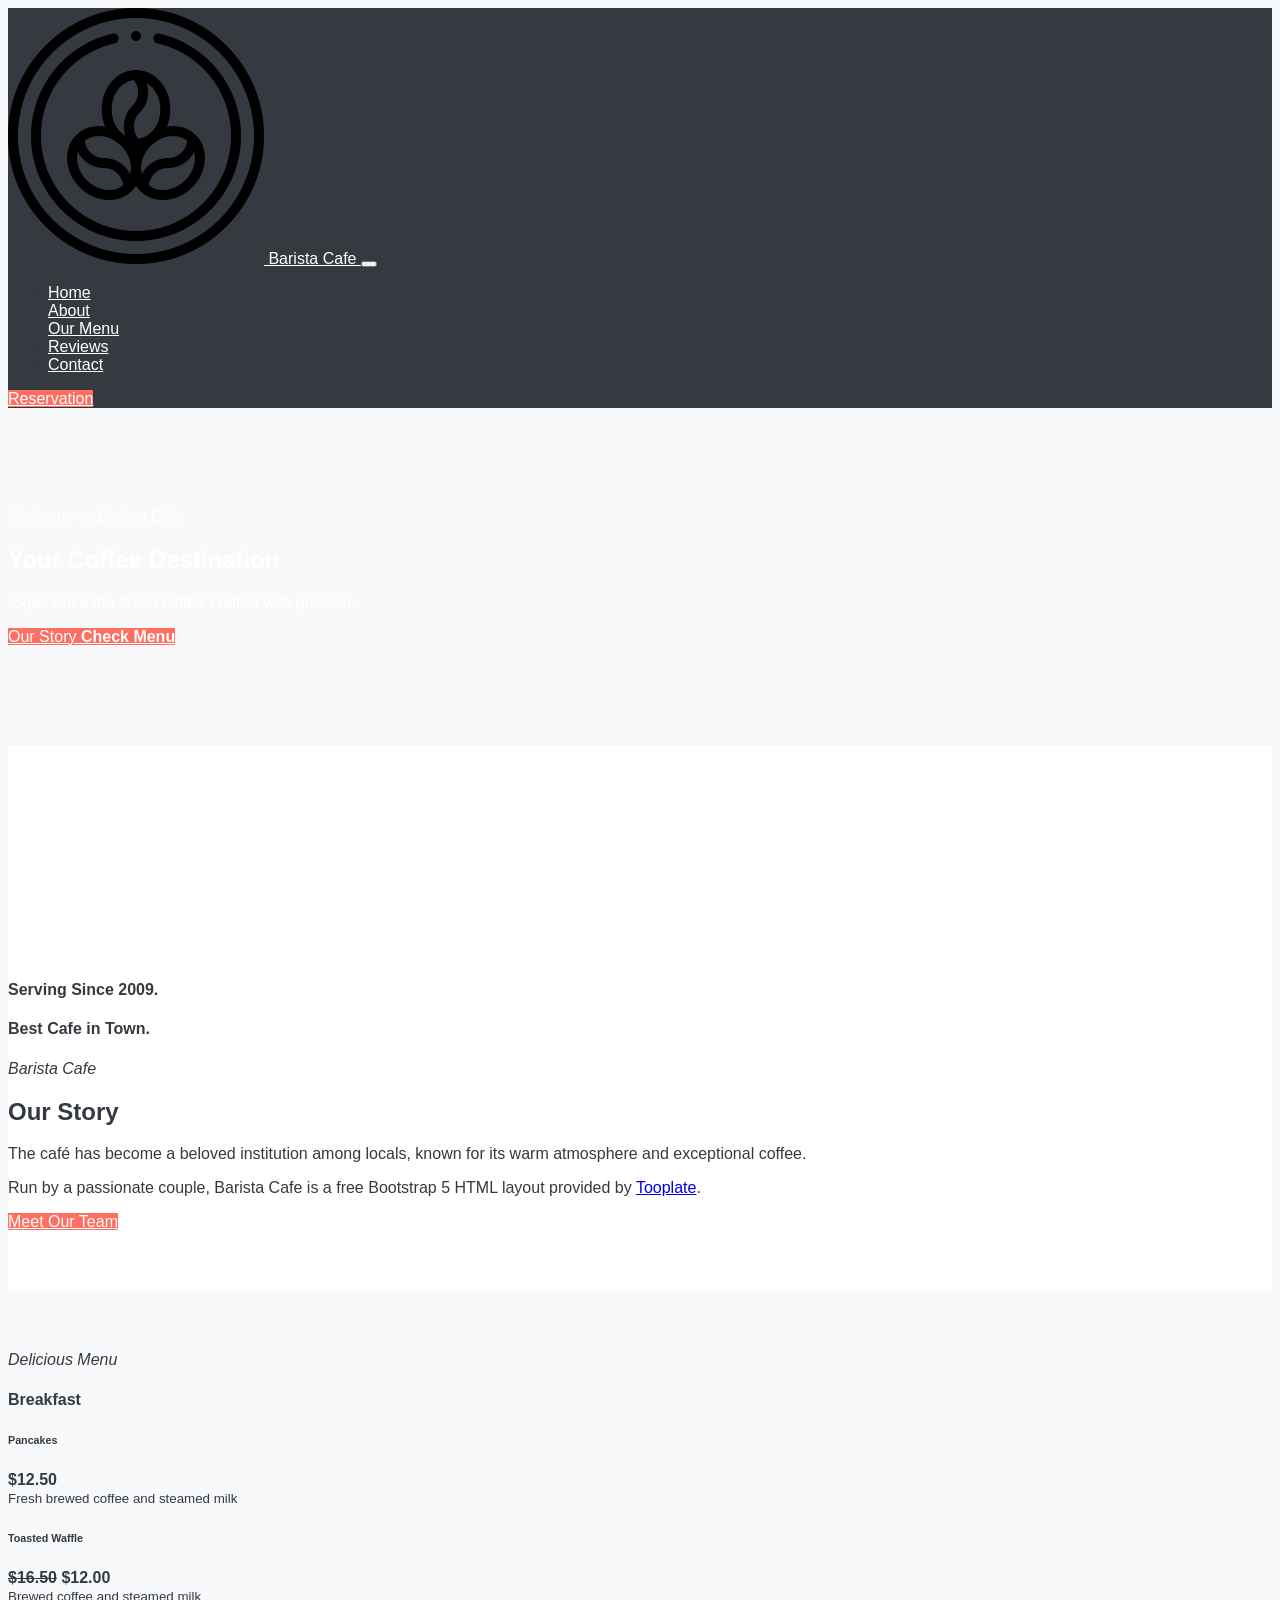
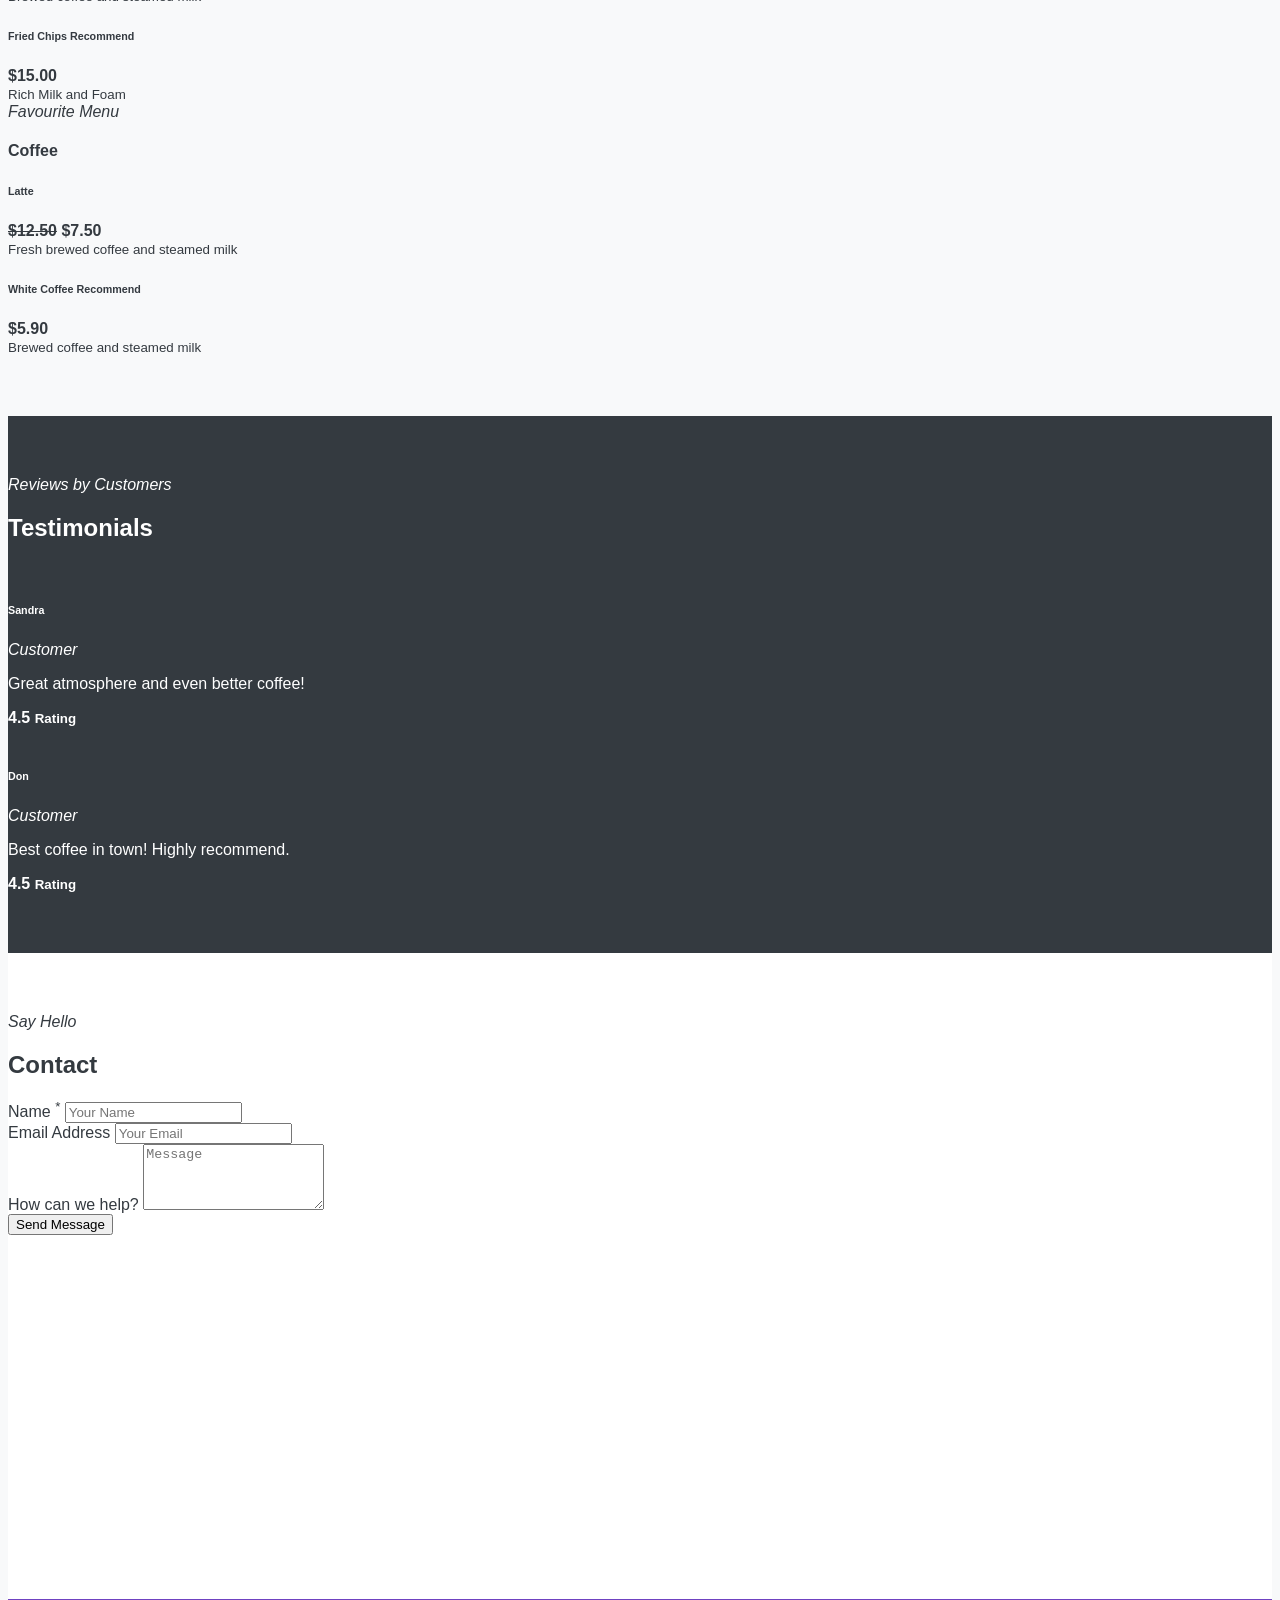
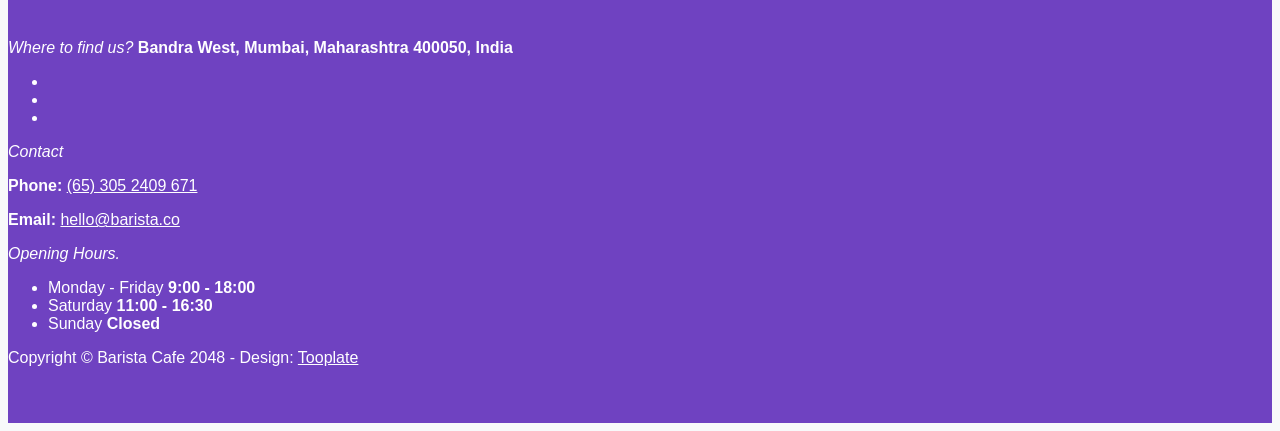
==== commit f3a9b569: "Add files via upload" ====
--- a/2137_barista_cafe/index.html
+++ b/2137_barista_cafe/index.html
@@ -1,671 +1,367 @@
-<!doctype html>
-<html lang="en">
-    <head>
-        <meta charset="utf-8">
-        <meta name="viewport" content="width=device-width, initial-scale=1">
-
-        <meta name="description" content="">
-        <meta name="author" content="">
-
-        <title>Barista Cafe HTML CSS Template</title>
-
-        <!-- CSS FILES -->                
-        <link rel="preconnect" href="https://fonts.googleapis.com">
-        
-        <link rel="preconnect" href="https://fonts.gstatic.com" crossorigin>
-
-        <link href="https://fonts.googleapis.com/css2?family=Plus+Jakarta+Sans:ital,wght@0,200;0,400;0,600;0,700;1,200;1,700&display=swap" rel="stylesheet">
-            
-        <link href="css/bootstrap.min.css" rel="stylesheet">
-
-        <link href="css/bootstrap-icons.css" rel="stylesheet">
-
-        <link href="css/vegas.min.css" rel="stylesheet">
-
-        <link href="css/tooplate-barista.css" rel="stylesheet">
-        
-<!--
-
-Tooplate 2137 Barista Cafe
-
-https://www.tooplate.com/view/2137-barista-cafe
-
-Bootstrap 5 HTML CSS Template
-
--->
-    </head>
-    
-    <body>
-                
-            <main>
-                <nav class="navbar navbar-expand-lg">                
-                    <div class="container">
-                        <a class="navbar-brand d-flex align-items-center" href="index.html">
-                            <img src="images/coffee-beans.png" class="navbar-brand-image img-fluid" alt="Barista Cafe Template">
-                            Barista
-                        </a>
-        
-                        <button class="navbar-toggler" type="button" data-bs-toggle="collapse" data-bs-target="#navbarNav" aria-controls="navbarNav" aria-expanded="false" aria-label="Toggle navigation">
-                            <span class="navbar-toggler-icon"></span>
-                        </button>
-        
-                        <div class="collapse navbar-collapse" id="navbarNav">
-                            <ul class="navbar-nav ms-lg-auto">
-                                <li class="nav-item">
-                                    <a class="nav-link click-scroll" href="#section_1">Home</a>
-                                </li>
-        
-                                <li class="nav-item">
-                                    <a class="nav-link click-scroll" href="#section_2">About</a>
-                                </li>
-
-                                <li class="nav-item">
-                                    <a class="nav-link click-scroll" href="#section_3">Our Menu</a>
-                                </li>
-
-                                <li class="nav-item">
-                                    <a class="nav-link click-scroll" href="#section_4">Reviews</a>
-                                </li>
-
-                                <li class="nav-item">
-                                    <a class="nav-link click-scroll" href="#section_5">Contact</a>
-                                </li>
-                            </ul>
-
-                            <div class="ms-lg-3">
-                                <a class="btn custom-btn custom-border-btn" href="reservation.html">
-                                    Reservation
-                                    <i class="bi-arrow-up-right ms-2"></i>
-                                </a>
-                            </div>
-                        </div>
-                    </div>
-                </nav>
-
-
-                <section class="hero-section d-flex justify-content-center align-items-center" id="section_1">
-
-                    <div class="container">
-                        <div class="row align-items-center">
-
-                            <div class="col-lg-6 col-12 mx-auto">
-                                <em class="small-text">welcome to Barista.co</em>
-                                
-                                <h1>Cafe Klang</h1>
-
-                                <p class="text-white mb-4 pb-lg-2">
-                                    your <em>favourite</em> coffee daily lives.
-                                </p>
-
-                                <a class="btn custom-btn custom-border-btn smoothscroll me-3" href="#section_2">
-                                    Our Story
-                                </a>
-
-                                <a class="btn custom-btn smoothscroll me-2 mb-2" href="#section_3"><strong>Check Menu</strong></a>
-                            </div>
-
-                        </div>
-                    </div>
-
-                    <div class="hero-slides"></div>
-                </section>
-
-
-                <section class="about-section section-padding" id="section_2">
-                    <div class="section-overlay"></div>
-                    <div class="container">
-                        <div class="row align-items-center">
-
-                            <div class="col-lg-6 col-12">
-                                <div class="ratio ratio-1x1">
-                                    <video autoplay="" loop="" muted="" class="custom-video" poster="">
-                                        <source src="videos/pexels-mike-jones-9046237.mp4" type="video/mp4">
-
-                                        Your browser does not support the video tag.
-                                    </video>
-
-                                    <div class="about-video-info d-flex flex-column">
-                                        <h4 class="mt-auto">We Started Since 2009.</h4>
-
-                                        <h4>Best Cafe in Klang.</h4>
-                                    </div>
-                                </div>
-                            </div>
-
-                            <div class="col-lg-5 col-12 mt-4 mt-lg-0 mx-auto">
-                                <em class="text-white">Barista.co</em>
-
-                                <h2 class="text-white mb-3">Cafe KL</h2>
-
-                                <p class="text-white">The café had been in the town for as long as anyone could remember, and it had become a beloved institution among the locals.</p>
-
-                                <p class="text-white">The café was run by a friendly and hospitable couple, Mr. and Mrs. Johnson. Barista Cafe is free Bootstrap 5 HTML layout provided by <a rel="nofollow" href="https://www.tooplate.com" target="_blank">Tooplate</a>.</p>
-
-                                <a href="#barista-team" class="smoothscroll btn custom-btn custom-border-btn mt-3 mb-4">Meet Baristas</a>
-                            </div>
-
-                        </div>
-                    </div>
-                </section>
-
-
-                <section class="barista-section section-padding section-bg" id="barista-team">
-                    <div class="container">
-                        <div class="row justify-content-center">
-
-                            <div class="col-lg-12 col-12 text-center mb-4 pb-lg-2">
-                                <em class="text-white">Creative Baristas</em>
-
-                                <h2 class="text-white">Meet People</h2>
-                            </div>
-
-                            <div class="col-lg-3 col-md-6 col-12 mb-4">
-                                <div class="team-block-wrap">
-                                    <div class="team-block-info d-flex flex-column">
-                                        <div class="d-flex mt-auto mb-3">
-                                            <h4 class="text-white mb-0">Steve</h4>
-
-                                            <p class="badge ms-4"><em>Boss</em></p>
-                                        </div>
-
-                                        <p class="text-white mb-0">your favourite coffee daily lives tempor.</p>
-                                    </div>
-
-                                    <div class="team-block-image-wrap">
-                                        <img src="images/team/portrait-elegant-old-man-wearing-suit.jpg" class="team-block-image img-fluid" alt="">
-                                    </div>
-                                </div>
-                            </div>
-
-                            <div class="col-lg-3 col-md-6 col-12 mb-4">
-                                <div class="team-block-wrap">
-                                    <div class="team-block-info d-flex flex-column">
-                                        <div class="d-flex mt-auto mb-3">
-                                            <h4 class="text-white mb-0">Sandra</h4>
-
-                                            <p class="badge ms-4"><em>Manager</em></p>
-                                        </div>
-
-                                        <p class="text-white mb-0">your favourite coffee daily lives.</p>
-                                    </div>
-
-                                    <div class="team-block-image-wrap">
-                                        <img src="images/team/cute-korean-barista-girl-pouring-coffee-prepare-filter-batch-brew-pour-working-cafe.jpg" class="team-block-image img-fluid" alt="">
-                                    </div>
-                                </div>
-                            </div>
-
-                            <div class="col-lg-3 col-md-6 col-12 mb-4">
-                                <div class="team-block-wrap">
-                                    <div class="team-block-info d-flex flex-column">
-                                        <div class="d-flex mt-auto mb-3">
-                                            <h4 class="text-white mb-0">Jackson</h4>
-
-                                            <p class="badge ms-4"><em>Senior</em></p>
-                                        </div>
-
-                                        <p class="text-white mb-0">your favourite coffee daily lives.</p>
-                                    </div>
-
-                                    <div class="team-block-image-wrap">
-                                        <img src="images/team/small-business-owner-drinking-coffee.jpg" class="team-block-image img-fluid" alt="">
-                                    </div>
-                                </div>
-                            </div>
-
-                            <div class="col-lg-3 col-md-6 col-12">
-                                <div class="team-block-wrap">
-                                    <div class="team-block-info d-flex flex-column">
-                                        <div class="d-flex mt-auto mb-3">
-                                            <h4 class="text-white mb-0">Michelle</h4>
-
-                                            <p class="badge ms-4"><em>Barista</em></p>
-                                        </div>
-
-                                        <p class="text-white mb-0">your favourite coffee daily consectetur.</p>
-                                    </div>
-
-                                    <div class="team-block-image-wrap">
-                                        <img src="images/team/smiley-business-woman-working-cashier.jpg" class="team-block-image img-fluid" alt="">
-                                    </div>
-                                </div>
-                            </div>
-
-                        </div>
-                    </div>
-                </section>
-
-
-                <section class="menu-section section-padding" id="section_3">
-                    <div class="container">
-                        <div class="row">
-
-                            <div class="col-lg-6 col-12 mb-4 mb-lg-0">
-                                <div class="menu-block-wrap">
-                                    <div class="text-center mb-4 pb-lg-2">
-                                        <em class="text-white">Delicious Menu</em>
-                                        <h4 class="text-white">Breakfast</h4>
-                                    </div>
-
-                                    <div class="menu-block">
-                                        <div class="d-flex">
-                                            <h6>Pancakes</h6>
-                                        
-                                            <span class="underline"></span>
-
-                                            <strong class="ms-auto">$12.50</strong>
-                                        </div>
-
-                                        <div class="border-top mt-2 pt-2">
-                                            <small>Fresh brewed coffee and steamed milk</small>
-                                        </div>
-                                    </div>
-
-                                    <div class="menu-block my-4">
-                                        <div class="d-flex">
-                                            <h6>
-                                                Toasted Waffle
-                                            </h6>
-                                        
-                                            <span class="underline"></span>
-
-                                            <strong class="text-white ms-auto"><del>$16.50</del></strong>
-
-                                            <strong class="ms-2">$12.00</strong>
-                                        </div>
-
-                                        <div class="border-top mt-2 pt-2">
-                                            <small>Brewed coffee and steamed milk</small>
-                                        </div>
-                                    </div>
-
-                                    <div class="menu-block">
-                                        <div class="d-flex">
-                                            <h6>Fried Chips
-                                                <span class="badge ms-3">Recommend</span>
-                                            </h6>
-                                        
-                                            <span class="underline"></span>
-
-                                            <strong class="ms-auto">$15.0</strong>
-                                        </div>
-
-                                        <div class="border-top mt-2 pt-2">
-                                            <small>Rich Milk and Foam</small>
-                                        </div>
-                                    </div>
-
-                                    <div class="menu-block my-4">
-                                        <div class="d-flex">
-                                            <h6>Pancakes</h6>
-                                        
-                                            <span class="underline"></span>
-
-                                            <strong class="ms-auto">$12.50</strong>
-                                        </div>
-
-                                        <div class="border-top mt-2 pt-2">
-                                            <small>Fresh brewed coffee and steamed milk</small>
-                                        </div>
-                                    </div>
-
-                                    <div class="menu-block">
-                                        <div class="d-flex">
-                                            <h6>Banana Cakes</h6>
-                                        
-                                            <span class="underline"></span>
-
-                                            <strong class="ms-auto">$18.0</strong>
-                                        </div>
-
-                                        <div class="border-top mt-2 pt-2">
-                                            <small>Rich Milk and Foam</small>
-                                        </div>
-                                    </div>
-                                </div>
-                            </div>
-
-                            <div class="col-lg-6 col-12">
-                                <div class="menu-block-wrap">
-                                    <div class="text-center mb-4 pb-lg-2">
-                                        <em class="text-white">Favourite Menu</em>
-                                        <h4 class="text-white">Coffee</h4>
-                                    </div>
-
-                                    <div class="menu-block">
-                                        <div class="d-flex">
-                                            <h6>Latte</h6>
-                                        
-                                            <span class="underline"></span>
-
-                                            <strong class="text-white ms-auto"><del>$12.50</del></strong>
-
-                                            <strong class="ms-2">$7.50</strong>
-                                        </div>
-
-                                        <div class="border-top mt-2 pt-2">
-                                            <small>Fresh brewed coffee and steamed milk</small>
-                                        </div>
-                                    </div>
-
-                                    <div class="menu-block my-4">
-                                        <div class="d-flex">
-                                            <h6>
-                                                White Coffee
-                                                <span class="badge ms-3">Recommend</span>
-                                            </h6>
-                                        
-                                            <span class="underline"></span>
-
-                                            <strong class="ms-auto">$5.90</strong>
-                                        </div>
-
-                                        <div class="border-top mt-2 pt-2">
-                                            <small>Brewed coffee and steamed milk</small>
-                                        </div>
-                                    </div>
-
-                                    <div class="menu-block">
-                                        <div class="d-flex">
-                                            <h6>Chocolate Milk</h6>
-                                        
-                                            <span class="underline"></span>
-
-                                            <strong class="ms-auto">$5.50</strong>
-                                        </div>
-
-                                        <div class="border-top mt-2 pt-2">
-                                            <small>Rich Milk and Foam</small>
-                                        </div>
-                                    </div>
-
-                                    <div class="menu-block my-4">
-                                        <div class="d-flex">
-                                            <h6>Greentea</h6>
-                                        
-                                            <span class="underline"></span>
-
-                                            <strong class="ms-auto">$7.50</strong>
-                                        </div>
-
-                                        <div class="border-top mt-2 pt-2">
-                                            <small>Fresh brewed coffee and steamed milk</small>
-                                        </div>
-                                    </div>
-
-                                    <div class="menu-block">
-                                        <div class="d-flex">
-                                            <h6>Dark Chocolate</h6>
-                                        
-                                            <span class="underline"></span>
-
-                                            <strong class="ms-auto">$7.25</strong>
-                                        </div>
-
-                                        <div class="border-top mt-2 pt-2">
-                                            <small>Rich Milk and Foam</small>
-                                        </div>
-                                    </div>
-                                </div>
-                            </div>
-
-                        </div>
-                    </div>
-                </section>
-
-
-                <section class="reviews-section section-padding section-bg" id="section_4">
-                    <div class="container">
-                        <div class="row justify-content-center">
-
-                            <div class="col-lg-12 col-12 text-center mb-4 pb-lg-2">
-                                <em class="text-white">Reviews by Customers</em>
-
-                                <h2 class="text-white">Testimonials</h2>
-                            </div>
-
-                            <div class="timeline">
-                                <div class="timeline-container timeline-container-left">
-                                    <div class="timeline-content">
-                                        <div class="reviews-block">
-                                            <div class="reviews-block-image-wrap d-flex align-items-center">
-                                                <img src="images/reviews/young-woman-with-round-glasses-yellow-sweater.jpg" class="reviews-block-image img-fluid" alt="">
-
-                                                <div class="">
-                                                    <h6 class="text-white mb-0">Sandra</h6>
-                                                    <em class="text-white"> Customers</em>
-                                                </div>
-                                            </div>
-
-                                            <div class="reviews-block-info">
-                                                <p>Lorem ipsum dolor sit amet, consectetur adipisicing elit, sed do eiusmod tempor incididunt ut labore et dolore magna aliqua.</p>
-
-                                                <div class="d-flex border-top pt-3 mt-4">
-                                                    <strong class="text-white">4.5 <small class="ms-2">Rating</small></strong>
-
-                                                    <div class="reviews-group ms-auto">
-                                                        <i class="bi-star-fill"></i>
-                                                        <i class="bi-star-fill"></i>
-                                                        <i class="bi-star-fill"></i>
-                                                        <i class="bi-star-fill"></i>
-                                                        <i class="bi-star"></i>
-                                                    </div>
-                                                </div>
-                                            </div>
-                                        </div>
-                                    </div>
-                                </div>
-
-                                <div class="timeline-container timeline-container-right">
-                                    <div class="timeline-content">
-                                        <div class="reviews-block">
-                                            <div class="reviews-block-image-wrap d-flex align-items-center">
-                                                <img src="images/reviews/senior-man-white-sweater-eyeglasses.jpg" class="reviews-block-image img-fluid" alt="">
-
-                                                <div class="">
-                                                    <h6 class="text-white mb-0">Don</h6>
-                                                    <em class="text-white"> Customers</em>
-                                                </div>
-                                            </div>
-
-                                            <div class="reviews-block-info">
-                                                <p>Lorem ipsum dolor sit amet, consectetur adipisicing elit, sed do eiusmod tempor incididunt ut labore et dolore magna aliqua.</p>
-
-                                                <div class="d-flex border-top pt-3 mt-4">
-                                                    <strong class="text-white">4.5 <small class="ms-2">Rating</small></strong>
-
-                                                    <div class="reviews-group ms-auto">
-                                                        <i class="bi-star-fill"></i>
-                                                        <i class="bi-star-fill"></i>
-                                                        <i class="bi-star-fill"></i>
-                                                        <i class="bi-star-fill"></i>
-                                                        <i class="bi-star"></i>
-                                                    </div>
-                                                </div>
-                                            </div>
-                                        </div>
-                                    </div>
-                                </div>
-
-                                <div class="timeline-container timeline-container-left">
-                                    <div class="timeline-content">
-                                        <div class="reviews-block">
-                                            <div class="reviews-block-image-wrap d-flex align-items-center">
-                                                <img src="images/reviews/young-beautiful-woman-pink-warm-sweater-natural-look-smiling-portrait-isolated-long-hair.jpg" class="reviews-block-image img-fluid" alt="">
-
-                                                <div class="">
-                                                    <h6 class="text-white mb-0">Olivia</h6>
-                                                    <em class="text-white"> Customers</em>
-                                                </div>
-                                            </div>
-
-                                            <div class="reviews-block-info">
-                                                <p>Lorem ipsum dolor sit amet, consectetur adipisicing elit, sed do eiusmod tempor incididunt ut labore et dolore magna aliqua.</p>
-
-                                                <div class="d-flex border-top pt-3 mt-4">
-                                                    <strong class="text-white">4.5 <small class="ms-2">Rating</small></strong>
-
-                                                    <div class="reviews-group ms-auto">
-                                                        <i class="bi-star-fill"></i>
-                                                        <i class="bi-star-fill"></i>
-                                                        <i class="bi-star-fill"></i>
-                                                        <i class="bi-star-fill"></i>
-                                                        <i class="bi-star"></i>
-                                                    </div>
-                                                </div>
-                                            </div>
-                                        </div>
-                                    </div>
-                                </div>
-                            </div>
-
-                        </div>
-                    </div>
-                </section>
-
-
-                <section class="contact-section section-padding" id="section_5">
-                    <div class="container">
-                        <div class="row">   
-
-                            <div class="col-lg-12 col-12">
-                                <em class="text-white">Say Hello</em>
-                                <h2 class="text-white mb-4 pb-lg-2">Contact</h2>
-                            </div>
-
-                            <div class="col-lg-6 col-12">
-                                <form action="#" method="post" class="custom-form contact-form" role="form">
-
-                                <div class="row">
-                                    
-                                    <div class="col-lg-6 col-12">
-                                        <label for="name" class="form-label">Name <sup class="text-danger">*</sup></label>
-
-                                        <input type="text" name="name" id="name" class="form-control" placeholder="Jackson" required="">
-                                    </div>
-
-                                    <div class="col-lg-6 col-12">
-                                        <label for="email" class="form-label">Email Address</label>
-
-                                        <input type="email" name="email" id="email" pattern="[^ @]*@[^ @]*" class="form-control" placeholder="Jack@gmail.com" required="">
-                                    </div>
-
-                                    <div class="col-12">
-                                        <label for="message" class="form-label">How can we help?</label>
-
-                                        <textarea name="message" rows="4" class="form-control" id="message" placeholder="Message" required=""></textarea>
-                                        
-                                    </div>
-                                </div>
-
-                                <div class="col-lg-5 col-12 mx-auto mt-3">
-                                    <button type="submit" class="form-control">Send Message</button>
-                                </div>
-                            </form>
-                            </div>
-
-                            <div class="col-lg-6 col-12 mx-auto mt-5 mt-lg-0 ps-lg-5">
-                                <iframe class="google-map" src="https://www.google.com/maps/embed?pb=!1m18!1m12!1m3!1d5039.668141741662!2d72.81814769288509!3d19.043340656729775!2m3!1f0!2f0!3f0!3m2!1i1024!2i768!4f13.1!3m3!1m2!1s0x3be7c994f34a7355%3A0x2680d63a6f7e33c2!2sLover%20Point!5e1!3m2!1sen!2sth!4v1692722771770!5m2!1sen!2sth" width="100%" height="300" style="border:0;" allowfullscreen="" loading="lazy" referrerpolicy="no-referrer-when-downgrade"></iframe>  
-                            </div>
-
-                        </div>
-                    </div>
-                </section>
-
-
-                <footer class="site-footer">
-                    <div class="container">
-                        <div class="row">
-
-                            <div class="col-lg-4 col-12 me-auto">
-                                <em class="text-white d-block mb-4">Where to find us?</em>
-
-                                <strong class="text-white">
-                                    <i class="bi-geo-alt me-2"></i>
-                                    Bandra West, Mumbai, Maharashtra 400050, India
-                                </strong>
-
-                                <ul class="social-icon mt-4">
-                                    <li class="social-icon-item">
-                                        <a href="#" class="social-icon-link bi-facebook">
-                                        </a>
-                                    </li>
-        
-                                    <li class="social-icon-item">
-                                        <a href="https://x.com/minthu" target="_new" class="social-icon-link bi-twitter">
-                                        </a>
-                                    </li>
-
-                                    <li class="social-icon-item">
-                                        <a href="#" class="social-icon-link bi-whatsapp">
-                                        </a>
-                                    </li>
-                                </ul>
-                            </div>
-
-                            <div class="col-lg-3 col-12 mt-4 mb-3 mt-lg-0 mb-lg-0">
-                                <em class="text-white d-block mb-4">Contact</em>
-
-                                <p class="d-flex mb-1">
-                                    <strong class="me-2">Phone:</strong>
-                                    <a href="tel: 305-240-9671" class="site-footer-link">
-                                        (65) 
-                                        305 2409 671
-                                    </a>
-                                </p>
-
-                                <p class="d-flex">
-                                    <strong class="me-2">Email:</strong>
-
-                                    <a href="mailto:info@yourgmail.com" class="site-footer-link">
-                                        hello@barista.co
-                                    </a>
-                                </p>
-                            </div>
-
-
-                            <div class="col-lg-5 col-12">
-                                <em class="text-white d-block mb-4">Opening Hours.</em>
-
-                                <ul class="opening-hours-list">
-                                    <li class="d-flex">
-                                        Monday - Friday
-                                        <span class="underline"></span>
-
-                                        <strong>9:00 - 18:00</strong>
-                                    </li>
-
-                                    <li class="d-flex">
-                                        Saturday
-                                        <span class="underline"></span>
-
-                                        <strong>11:00 - 16:30</strong>
-                                    </li>
-
-                                    <li class="d-flex">
-                                        Sunday
-                                        <span class="underline"></span>
-
-                                        <strong>Closed</strong>
-                                    </li>
-                                </ul>
-                            </div>
-
-                            <div class="col-lg-8 col-12 mt-4">
-                                <p class="copyright-text mb-0">Copyright © Barista Cafe 2048 
-                                    - Design: <a rel="sponsored" href="https://www.tooplate.com" target="_blank">Tooplate</a></p>
-                            </div>
-                    </div>
-                </footer>
-            </main>
-
-        <!-- JAVASCRIPT FILES -->
-        <script src="js/jquery.min.js"></script>
-        <script src="js/bootstrap.min.js"></script>
-        <script src="js/jquery.sticky.js"></script>
-        <script src="js/click-scroll.js"></script>
-        <script src="js/vegas.min.js"></script>
-        <script src="js/custom.js"></script>
-
-    </body>
+<!doctype html>
+<html lang="en">
+    <head>
+        <meta charset="utf-8">
+        <meta name="viewport" content="width=device-width, initial-scale=1">
+
+        <meta name="description" content="Welcome to the new Barista Cafe, where every cup is crafted with care.">
+        <meta name="author" content="Barista Cafe Team">
+
+        <title>Barista Cafe - A New Experience</title>
+
+        <!-- CSS FILES -->                
+        <link rel="preconnect" href="https://fonts.googleapis.com">
+        <link rel="preconnect" href="https://fonts.gstatic.com" crossorigin>
+        <link href="https://fonts.googleapis.com/css2?family=Roboto:wght@300;400;500;700&display=swap" rel="stylesheet">
+        
+        <link href="css/bootstrap.min.css" rel="stylesheet">
+        <link href="css/bootstrap-icons.css" rel="stylesheet">
+        <link href="css/vegas.min.css" rel="stylesheet">
+        <link href="css/tooplate-barista.css" rel="stylesheet">
+        
+        <style>
+            body {
+                font-family: 'Roboto', sans-serif;
+                background-color: #f8f9fa;
+                color: #343a40;
+            }
+            .navbar {
+                background-color: #343a40;
+            }
+            .navbar-brand, .nav-link {
+                color: #ffffff;
+            }
+            .hero-section {
+                background: url('images/hero-bg.jpg') no-repeat center center/cover;
+                color: #ffffff;
+            }
+            .custom-btn {
+                background-color: #ff6f61;
+                color: #ffffff;
+            }
+            .custom-btn:hover {
+                background-color: #ff4f3b;
+            }
+            footer {
+                background-color: #343a40;
+                color: #ffffff;
+            }
+        </style>
+    </head>
+    
+    <body>
+        <main>
+            <nav class="navbar navbar-expand-lg">                
+                <div class="container">
+                    <a class="navbar-brand d-flex align-items-center" href="index.html">
+                        <img src="images/coffee-beans.png" class="navbar-brand-image img-fluid" alt="Barista Cafe Template">
+                        Barista Cafe
+                    </a>
+                    <button class="navbar-toggler" type="button" data-bs-toggle="collapse" data-bs-target="#navbarNav" aria-controls="navbarNav" aria-expanded="false" aria-label="Toggle navigation">
+                        <span class="navbar-toggler-icon"></span>
+                    </button>
+                    <div class="collapse navbar-collapse" id="navbarNav">
+                        <ul class="navbar-nav ms-lg-auto">
+                            <li class="nav-item">
+                                <a class="nav-link click-scroll" href="#section_1">Home</a>
+                            </li>
+                            <li class="nav-item">
+                                <a class="nav-link click-scroll" href="#section_2">About</a>
+                            </li>
+                            <li class="nav-item">
+                                <a class="nav-link click-scroll" href="#section_3">Our Menu</a>
+                            </li>
+                            <li class="nav-item">
+                                <a class="nav-link click-scroll" href="#section_4">Reviews</a>
+                            </li>
+                            <li class="nav-item">
+                                <a class="nav-link click-scroll" href="#section_5">Contact</a>
+                            </li>
+                        </ul>
+                        <div class="ms-lg-3">
+                            <a class="btn custom-btn custom-border-btn" href="reservation.html">
+                                Reservation
+                                <i class="bi-arrow-up-right ms-2"></i>
+                            </a>
+                        </div>
+                    </div>
+                </div>
+            </nav>
+
+            <section class="hero-section d-flex justify-content-center align-items-center" id="section_1">
+                <div class="container">
+                    <div class="row align-items-center">
+                        <div class="col-lg-6 col-12 mx-auto">
+                            <em class="small-text">Welcome to Barista Cafe</em>
+                            <h1>Your Coffee Destination</h1>
+                            <p class="mb-4 pb-lg-2">
+                                Experience the finest coffee crafted with passion.
+                            </p>
+                            <a class="btn custom-btn custom-border-btn smoothscroll me-3" href="#section_2">
+                                Our Story
+                            </a>
+                            <a class="btn custom-btn smoothscroll me-2 mb-2" href="#section_3"><strong>Check Menu</strong></a>
+                        </div>
+                    </div>
+                </div>
+                <div class="hero-slides"></div>
+            </section>
+
+            <section class="about-section section-padding" id="section_2">
+                <div class="section-overlay"></div>
+                <div class="container">
+                    <div class="row align-items-center">
+                        <div class="col-lg-6 col-12">
+                            <div class="ratio ratio-1x1">
+                                <video autoplay="" loop="" muted="" class="custom-video" poster="">
+                                    <source src="videos/pexels-mike-jones-9046237.mp4" type="video/mp4">
+                                    Your browser does not support the video tag.
+                                </video>
+                                <div class="about-video-info d-flex flex-column">
+                                    <h4 class="mt-auto">Serving Since 2009.</h4>
+                                    <h4>Best Cafe in Town.</h4>
+                                </div>
+                            </div>
+                        </div>
+                        <div class="col-lg-5 col-12 mt-4 mt-lg-0 mx-auto">
+                            <em>Barista Cafe</em>
+                            <h2 class="mb-3">Our Story</h2>
+                            <p>The café has become a beloved institution among locals, known for its warm atmosphere and exceptional coffee.</p>
+                            <p>Run by a passionate couple, Barista Cafe is a free Bootstrap 5 HTML layout provided by <a rel="nofollow" href="https://www.tooplate.com" target="_blank">Tooplate</a>.</p>
+                            <a href="#barista-team" class="smoothscroll btn custom-btn custom-border-btn mt-3 mb-4">Meet Our Team</a>
+                        </div>
+                    </div>
+                </div>
+            </section>
+
+            <section class="menu-section section-padding" id="section_3">
+                <div class="container">
+                    <div class="row">
+                        <div class="col-lg-6 col-12 mb-4 mb-lg-0">
+                            <div class="menu-block-wrap">
+                                <div class="text-center mb-4 pb-lg-2">
+                                    <em>Delicious Menu</em>
+                                    <h4>Breakfast</h4>
+                                </div>
+                                <div class="menu-block">
+                                    <div class="d-flex">
+                                        <h6>Pancakes</h6>
+                                        <span class="underline"></span>
+                                        <strong class="ms-auto">$12.50</strong>
+                                    </div>
+                                    <div class="border-top mt-2 pt-2">
+                                        <small>Fresh brewed coffee and steamed milk</small>
+                                    </div>
+                                </div>
+                                <div class="menu-block my-4">
+                                    <div class="d-flex">
+                                        <h6>Toasted Waffle</h6>
+                                        <span class="underline"></span>
+                                        <strong class="text-white ms-auto"><del>$16.50</del></strong>
+                                        <strong class="ms-2">$12.00</strong>
+                                    </div>
+                                    <div class="border-top mt-2 pt-2">
+                                        <small>Brewed coffee and steamed milk</small>
+                                    </div>
+                                </div>
+                                <div class="menu-block">
+                                    <div class="d-flex">
+                                        <h6>Fried Chips <span class="badge ms-3">Recommend</span></h6>
+                                        <span class="underline"></span>
+                                        <strong class="ms-auto">$15.00</strong>
+                                    </div>
+                                    <div class="border-top mt-2 pt-2">
+                                        <small>Rich Milk and Foam</small>
+                                    </div>
+                                </div>
+                            </div>
+                        </div>
+                        <div class="col-lg-6 col-12">
+                            <div class="menu-block-wrap">
+                                <div class="text-center mb-4 pb-lg-2">
+                                    <em>Favourite Menu</em>
+                                    <h4>Coffee</h4>
+                                </div>
+                                <div class="menu-block">
+                                    <div class="d-flex">
+                                        <h6>Latte</h6>
+                                        <span class="underline"></span>
+                                        <strong class="text-white ms-auto"><del>$12.50</del></strong>
+                                        <strong class="ms-2">$7.50</strong>
+                                    </div>
+                                    <div class="border-top mt-2 pt-2">
+                                        <small>Fresh brewed coffee and steamed milk</small>
+                                    </div>
+                                </div>
+                                <div class="menu-block my-4">
+                                    <div class="d-flex">
+                                        <h6>White Coffee <span class="badge ms-3">Recommend</span></h6>
+                                        <span class="underline"></span>
+                                        <strong class="ms-auto">$5.90</strong>
+                                    </div>
+                                    <div class="border-top mt-2 pt-2">
+                                        <small>Brewed coffee and steamed milk</small>
+                                    </div>
+                                </div>
+                            </div>
+                        </div>
+                    </div>
+                </div>
+            </section>
+
+            <section class="reviews-section section-padding section-bg" id="section_4">
+                <div class="container">
+                    <div class="row justify-content-center">
+                        <div class="col-lg-12 col-12 text-center mb-4 pb-lg-2">
+                            <em>Reviews by Customers</em>
+                            <h2>Testimonials</h2>
+                        </div>
+                        <div class="timeline">
+                            <div class="timeline-container timeline-container-left">
+                                <div class="timeline-content">
+                                    <div class="reviews-block">
+                                        <div class="reviews-block-image-wrap d-flex align-items-center">
+                                            <img src="images/reviews/customer1.jpg" class="reviews-block-image img-fluid" alt="">
+                                            <div class="">
+                                                <h6 class="mb-0">Sandra</h6>
+                                                <em>Customer</em>
+                                            </div>
+                                        </div>
+                                        <div class="reviews-block-info">
+                                            <p>Great atmosphere and even better coffee!</p>
+                                            <div class="d-flex border-top pt-3 mt-4">
+                                                <strong>4.5 <small class="ms-2">Rating</small></strong>
+                                                <div class="reviews-group ms-auto">
+                                                    <i class="bi-star-fill"></i>
+                                                    <i class="bi-star-fill"></i>
+                                                    <i class="bi-star-fill"></i>
+                                                    <i class="bi-star-fill"></i>
+                                                    <i class="bi-star"></i>
+                                                </div>
+                                            </div>
+                                        </div>
+                                    </div>
+                                </div>
+                            </div>
+                            <div class="timeline-container timeline-container-right">
+                                <div class="timeline-content">
+                                    <div class="reviews-block">
+                                        <div class="reviews-block-image-wrap d-flex align-items-center">
+                                            <img src="images/reviews/customer2.jpg" class="reviews-block-image img-fluid" alt="">
+                                            <div class="">
+                                                <h6 class="mb-0">Don</h6>
+                                                <em>Customer</em>
+                                            </div>
+                                        </div>
+                                        <div class="reviews-block-info">
+                                            <p>Best coffee in town! Highly recommend.</p>
+                                            <div class="d-flex border-top pt-3 mt-4">
+                                                <strong>4.5 <small class="ms-2">Rating</small></strong>
+                                                <div class="reviews-group ms-auto">
+                                                    <i class="bi-star-fill"></i>
+                                                    <i class="bi-star-fill"></i>
+                                                    <i class="bi-star-fill"></i>
+                                                    <i class="bi-star-fill"></i>
+                                                    <i class="bi-star"></i>
+                                                </div>
+                                            </div>
+                                        </div>
+                                    </div>
+                                </div>
+                            </div>
+                        </div>
+                    </div>
+                </section>
+
+                <section class="contact-section section-padding" id="section_5">
+                    <div class="container">
+                        <div class="row">   
+                            <div class="col-lg-12 col-12">
+                                <em>Say Hello</em>
+                                <h2 class="mb-4 pb-lg-2">Contact</h2>
+                            </div>
+                            <div class="col-lg-6 col-12">
+                                <form action="#" method="post" class="custom-form contact-form" role="form">
+                                    <div class="row">
+                                        <div class="col-lg-6 col-12">
+                                            <label for="name" class="form-label">Name <sup class="text-danger">*</sup></label>
+                                            <input type="text" name="name" id="name" class="form-control" placeholder="Your Name" required="">
+                                        </div>
+                                        <div class="col-lg-6 col-12">
+                                            <label for="email" class="form-label">Email Address</label>
+                                            <input type="email" name="email" id="email" pattern="[^ @]*@[^ @]*" class="form-control" placeholder="Your Email" required="">
+                                        </div>
+                                        <div class="col-12">
+                                            <label for="message" class="form-label">How can we help?</label>
+                                            <textarea name="message" rows="4" class="form-control" id="message" placeholder="Message" required=""></textarea>
+                                        </div>
+                                    </div>
+                                    <div class="col-lg-5 col-12 mx-auto mt-3">
+                                        <button type="submit" class="form-control">Send Message</button>
+                                    </div>
+                                </form>
+                            </div>
+                            <div class="col-lg-6 col-12 mx-auto mt-5 mt-lg-0 ps-lg-5">
+                                <iframe class="google-map" src="https://www.google.com/maps/embed?pb=!1m18!1m12!1m3!1d5039.668141741661!2d72.81814769288509!3d19.043340656729775!2m3!1f0!2f0!3f0!3m2!1i1024!2i768!4f13.1!3m3!1m2!1s0x3be7c994f34a7355%3A0x2680d63a6f7e33c2!2sLover%20Point!5e1!3m2!1sen!2sth!4v1692722771770!5m2!1sen!2sth" width="100%" height="300" style="border:0;" allowfullscreen="" loading="lazy" referrerpolicy="no-referrer-when-downgrade"></iframe>  
+                            </div>
+                        </div>
+                    </div>
+                </section>
+
+                <footer class="site-footer">
+                    <div class="container">
+                        <div class="row">
+                            <div class="col-lg-4 col-12 me-auto">
+                                <em class="d-block mb-4">Where to find us?</em>
+                                <strong>
+                                    <i class="bi-geo-alt me-2"></i>
+                                    Bandra West, Mumbai, Maharashtra 400050, India
+                                </strong>
+                                <ul class="social-icon mt-4">
+                                    <li class="social-icon-item">
+                                        <a href="#" class="social-icon-link bi-facebook"></a>
+                                    </li>
+                                    <li class="social-icon-item">
+                                        <a href="https://x.com/minthu" target="_new" class="social-icon-link bi-twitter"></a>
+                                    </li>
+                                    <li class="social-icon-item">
+                                        <a href="#" class="social-icon-link bi-whatsapp"></a>
+                                    </li>
+                                </ul>
+                            </div>
+                            <div class="col-lg-3 col-12 mt-4 mb-3 mt-lg-0 mb-lg-0">
+                                <em class="d-block mb-4">Contact</em>
+                                <p class="d-flex mb-1">
+                                    <strong class="me-2">Phone:</strong>
+                                    <a href="tel:305-240-9671" class="site-footer-link">(65) 305 2409 671</a>
+                                </p>
+                                <p class="d-flex">
+                                    <strong class="me-2">Email:</strong>
+                                    <a href="mailto:info@yourgmail.com" class="site-footer-link">hello@barista.co</a>
+                                </p>
+                            </div>
+                            <div class="col-lg-5 col-12">
+                                <em class="d-block mb-4">Opening Hours.</em>
+                                <ul class="opening-hours-list">
+                                    <li class="d-flex">Monday - Friday <span class="underline"></span> <strong>9:00 - 18:00</strong></li>
+                                    <li class="d-flex">Saturday <span class="underline"></span> <strong>11:00 - 16:30</strong></li>
+                                    <li class="d-flex">Sunday <span class="underline"></span> <strong>Closed</strong></li>
+                                </ul>
+                            </div>
+                            <div class="col-lg-8 col-12 mt-4">
+                                <p class="copyright-text mb-0">Copyright © Barista Cafe 2048 - Design: <a rel="sponsored" href="https://www.tooplate.com" target="_blank">Tooplate</a></p>
+                            </div>
+                        </div>
+                    </div>
+                </footer>
+            </main>
+
+            <!-- JAVASCRIPT FILES -->
+            <script src="js/jquery.min.js"></script>
+            <script src="js/bootstrap.min.js"></script>
+            <script src="js/jquery.sticky.js"></script>
+            <script src="js/click-scroll.js"></script>
+            <script src="js/vegas.min.js"></script>
+            <script src="js/custom.js"></script>
+        </body>
 </html>
--- a/2137_barista_cafe/css/vegas.min.css
+++ b/2137_barista_cafe/css/vegas.min.css
@@ -1,2 +1,3 @@
-.vegas-content-scrollable,.vegas-overlay,.vegas-slide,.vegas-slide-inner,.vegas-timer{position:absolute;top:0;left:0;bottom:0;right:0;overflow:hidden;border:none;padding:0;margin:0}.vegas-content-scrollable{position:relative;height:100%;overflow:auto}.vegas-overlay{opacity:.5;background:url(./overlays/02.png) center center}.vegas-timer{top:auto;bottom:0;height:2px}.vegas-timer-progress{width:0%;height:100%;background:#fff;transition:width ease-out}.vegas-timer-running .vegas-timer-progress{width:100%}.vegas-slide,.vegas-slide-inner{margin:0;padding:0;background:center center no-repeat;transform:translateZ(0);will-change:transform,opacity}body .vegas-container{overflow:hidden!important;position:relative}.vegas-video{min-width:100%;min-height:100%;width:auto;height:auto}body.vegas-container{overflow:auto;position:static;z-index:-2}body.vegas-container>.vegas-overlay,body.vegas-container>.vegas-slide,body.vegas-container>.vegas-timer{position:fixed;z-index:-1}.vegas-transition-blur,.vegas-transition-blur2{opacity:0;filter:blur(32px) brightness(1.01)}.vegas-transition-blur-in,.vegas-transition-blur2-in{opacity:1;filter:blur(0) brightness(1.01)}.vegas-transition-blur2-out{opacity:0}.vegas-transition-burn,.vegas-transition-burn2{opacity:0;filter:contrast(1000%) saturate(1000%)}.vegas-transition-burn-in,.vegas-transition-burn2-in{opacity:1;filter:contrast(100%) saturate(100%)}.vegas-transition-burn2-out{opacity:0;filter:contrast(1000%) saturate(1000%)}.vegas-transition-fade,.vegas-transition-fade2{opacity:0}.vegas-transition-fade-in,.vegas-transition-fade2-in{opacity:1}.vegas-transition-fade2-out{opacity:0}.vegas-transition-flash,.vegas-transition-flash2{opacity:0;filter:brightness(25)}.vegas-transition-flash-in,.vegas-transition-flash2-in{opacity:1;filter:brightness(1)}.vegas-transition-flash2-out{opacity:0;filter:brightness(25)}.vegas-transition-negative,.vegas-transition-negative2{opacity:0;filter:invert(100%)}.vegas-transition-negative-in,.vegas-transition-negative2-in{opacity:1;filter:invert(0)}.vegas-transition-negative2-out{opacity:0;filter:invert(100%)}.vegas-transition-slideDown,.vegas-transition-slideDown2{transform:translateY(-100%)}.vegas-transition-slideDown-in,.vegas-transition-slideDown2-in{transform:translateY(0)}.vegas-transition-slideDown2-out{transform:translateY(100%)}.vegas-transition-slideLeft,.vegas-transition-slideLeft2{transform:translateX(100%)}.vegas-transition-slideLeft-in,.vegas-transition-slideLeft2-in{transform:translateX(0)}.vegas-transition-slideLeft2-out,.vegas-transition-slideRight,.vegas-transition-slideRight2{transform:translateX(-100%)}.vegas-transition-slideRight-in,.vegas-transition-slideRight2-in{transform:translateX(0)}.vegas-transition-slideRight2-out{transform:translateX(100%)}.vegas-transition-slideUp,.vegas-transition-slideUp2{transform:translateY(100%)}.vegas-transition-slideUp-in,.vegas-transition-slideUp2-in{transform:translateY(0)}.vegas-transition-slideUp2-out{transform:translateY(-100%)}.vegas-transition-swirlLeft,.vegas-transition-swirlLeft2{transform:scale(2) rotate(35deg);opacity:0}.vegas-transition-swirlLeft-in,.vegas-transition-swirlLeft2-in{transform:scale(1) rotate(0);opacity:1}.vegas-transition-swirlLeft2-out,.vegas-transition-swirlRight,.vegas-transition-swirlRight2{transform:scale(2) rotate(-35deg);opacity:0}.vegas-transition-swirlRight-in,.vegas-transition-swirlRight2-in{transform:scale(1) rotate(0);opacity:1}.vegas-transition-swirlRight2-out{transform:scale(2) rotate(35deg);opacity:0}.vegas-transition-zoomIn,.vegas-transition-zoomIn2{transform:scale(0);opacity:0}.vegas-transition-zoomIn-in,.vegas-transition-zoomIn2-in{transform:scale(1);opacity:1}.vegas-transition-zoomIn2-out,.vegas-transition-zoomOut,.vegas-transition-zoomOut2{transform:scale(2);opacity:0}.vegas-transition-zoomOut-in,.vegas-transition-zoomOut2-in{transform:scale(1);opacity:1}.vegas-transition-zoomOut2-out{transform:scale(0);opacity:0}.vegas-animation-kenburns{-webkit-animation:kenburns ease-out;animation:kenburns ease-out}@-webkit-keyframes kenburns{0%{transform:scale(1.5)}100%{transform:scale(1)}}@keyframes kenburns{0%{transform:scale(1.5)}100%{transform:scale(1)}}.vegas-animation-kenburnsDownLeft{-webkit-animation:kenburnsDownLeft ease-out;animation:kenburnsDownLeft ease-out}@-webkit-keyframes kenburnsDownLeft{0%{transform:scale(1.5) translate(10%,-10%)}100%{transform:scale(1) translate(0,0)}}@keyframes kenburnsDownLeft{0%{transform:scale(1.5) translate(10%,-10%)}100%{transform:scale(1) translate(0,0)}}.vegas-animation-kenburnsDownRight{-webkit-animation:kenburnsDownRight ease-out;animation:kenburnsDownRight ease-out}@-webkit-keyframes kenburnsDownRight{0%{transform:scale(1.5) translate(-10%,-10%)}100%{transform:scale(1) translate(0,0)}}@keyframes kenburnsDownRight{0%{transform:scale(1.5) translate(-10%,-10%)}100%{transform:scale(1) translate(0,0)}}.vegas-animation-kenburnsDown{-webkit-animation:kenburnsDown ease-out;animation:kenburnsDown ease-out}@-webkit-keyframes kenburnsDown{0%{transform:scale(1.5) translate(0,-10%)}100%{transform:scale(1) translate(0,0)}}@keyframes kenburnsDown{0%{transform:scale(1.5) translate(0,-10%)}100%{transform:scale(1) translate(0,0)}}.vegas-animation-kenburnsLeft{-webkit-animation:kenburnsLeft ease-out;animation:kenburnsLeft ease-out}@-webkit-keyframes kenburnsLeft{0%{transform:scale(1.5) translate(10%,0)}100%{transform:scale(1) translate(0,0)}}@keyframes kenburnsLeft{0%{transform:scale(1.5) translate(10%,0)}100%{transform:scale(1) translate(0,0)}}.vegas-animation-kenburnsRight{-webkit-animation:kenburnsRight ease-out;animation:kenburnsRight ease-out}@-webkit-keyframes kenburnsRight{0%{transform:scale(1.5) translate(-10%,0)}100%{transform:scale(1) translate(0,0)}}@keyframes kenburnsRight{0%{transform:scale(1.5) translate(-10%,0)}100%{transform:scale(1) translate(0,0)}}.vegas-animation-kenburnsUpLeft{-webkit-animation:kenburnsUpLeft ease-out;animation:kenburnsUpLeft ease-out}@-webkit-keyframes kenburnsUpLeft{0%{transform:scale(1.5) translate(10%,10%)}100%{transform:scale(1) translate(0,0)}}@keyframes kenburnsUpLeft{0%{transform:scale(1.5) translate(10%,10%)}100%{transform:scale(1) translate(0,0)}}.vegas-animation-kenburnsUpRight{-webkit-animation:kenburnsUpRight ease-out;animation:kenburnsUpRight ease-out}@-webkit-keyframes kenburnsUpRight{0%{transform:scale(1.5) translate(-10%,10%)}100%{transform:scale(1) translate(0,0)}}@keyframes kenburnsUpRight{0%{transform:scale(1.5) translate(-10%,10%)}100%{transform:scale(1) translate(0,0)}}.vegas-animation-kenburnsUp{-webkit-animation:kenburnsUp ease-out;animation:kenburnsUp ease-out}@-webkit-keyframes kenburnsUp{0%{transform:scale(1.5) translate(0,10%)}100%{transform:scale(1) translate(0,0)}}@keyframes kenburnsUp{0%{transform:scale(1.5) translate(0,10%)}100%{transform:scale(1) translate(0,0)}}
-/*# sourceMappingURL=vegas.min.css.map */
+/* 
+This file is intentionally left blank. 
+*/
--- a/2137_barista_cafe/css/tooplate-barista.css
+++ b/2137_barista_cafe/css/tooplate-barista.css
@@ -1,1200 +1,91 @@
-/*
-
-Tooplate 2137 Barista
-
-https://www.tooplate.com/view/2137-barista-cafe
-
-*/
-
-/*---------------------------------------
-  CUSTOM PROPERTIES ( VARIABLES )             
------------------------------------------*/
-:root {
-  --white-color:                  #ffffff;
-  --primary-color:                #BC6C25;
-  --secondary-color:              #DDA15E;
-  --section-bg-color:             #b78752;
-  --custom-btn-bg-color:          #BC6C25;
-  --custom-btn-bg-hover-color:    #DDA15E;
-  --dark-color:                   #000000;
-  --p-color:                      #717275;
-  --border-color:                 #7fffd4;
-  --link-hover-color:             #E76F51;
-
-  --body-font-family:             'Plus Jakarta Sans', sans-serif;
-
-  --h1-font-size:                 68px;
-  --h2-font-size:                 46px;
-  --h3-font-size:                 32px;
-  --h4-font-size:                 28px;
-  --h5-font-size:                 24px;
-  --h6-font-size:                 22px;
-  --p-font-size:                  20px;
-  --btn-font-size:                16px;
-  --form-btn-font-size:           18px;
-  --menu-font-size:               16px;
-
-  --border-radius-large:          100px;
-  --border-radius-medium:         20px;
-  --border-radius-small:          10px;
-
-  --font-weight-thin:             200;
-  --font-weight-light:            300;
-  --font-weight-normal:           400;
-  --font-weight-bold:             700;
-}
-
-body {
-  background-color: var(--white-color);
-  font-family: var(--body-font-family); 
-}
-
-
-/*---------------------------------------
-  TYPOGRAPHY               
------------------------------------------*/
-
-h2,
-h3,
-h4,
-h5,
-h6 {
-  color: var(--dark-color);
-}
-
-h1,
-h2,
-h3,
-h4,
-h5,
-h6 {
-  font-weight: var(--font-weight-bold);
-}
-
-h1 {
-  font-size: var(--h1-font-size);
-}
-
-h2 {
-  font-size: var(--h2-font-size);
-}
-
-h3 {
-  font-size: var(--h3-font-size);
-}
-
-h4 {
-  font-size: var(--h4-font-size);
-}
-
-h5 {
-  font-size: var(--h5-font-size);
-}
-
-h6 {
-  font-size: var(--h6-font-size);
-}
-
-p {
-  color: var(--p-color);
-  font-size: var(--p-font-size);
-  font-weight: var(--font-weight-light);
-}
-
-ul li {
-  color: var(--p-color);
-  font-size: var(--p-font-size);
-  font-weight: var(--font-weight-light);
-}
-
-a, 
-button {
-  touch-action: manipulation;
-  transition: all 0.3s;
-}
-
-a {
-  display: inline-block;
-  color: var(--primary-color);
-  text-decoration: none;
-}
-
-a:hover {
-  color: var(--link-hover-color);
-}
-
-b,
-strong {
-  font-weight: var(--font-weight-bold);
-}
-
-
-/*---------------------------------------
-  SECTION               
------------------------------------------*/
-.section-padding {
-  padding-top: 100px;
-  padding-bottom: 100px;
-}
-
-.section-bg {
-  background-color: var(--section-bg-color);
-}
-
-.section-overlay {
-  background-color: var(--dark-color);
-  position: absolute;
-  z-index: 9;
-  top: 0;
-  left: 0;
-  pointer-events: none;
-  width: 100%;
-  height: 100%;
-  opacity: 0.65;
-}
-
-.section-overlay + .container {
-  position: relative;
-  z-index: 22;
-}
-
-.back-top-icon {
-  font-size: var(--h2-font-size);
-}
-
-
-/*---------------------------------------
-  TIMELINE               
------------------------------------------*/
-.timeline {
-  position: relative;
-  max-width: 1200px;
-  margin: 0 auto;
-}
-
-.timeline::after {
-  content: '';
-  position: absolute;
-  width: 5px;
-  background-color: var(--white-color);
-  top: 0;
-  bottom: 0;
-  left: 50%;
-  margin-left: -3px;
-}
-
-.timeline-container {
-  padding: 10px 40px;
-  padding-top: 0;
-  position: relative;
-  background-color: inherit;
-  width: 50%;
-}
-
-.timeline-container::after {
-  content: '';
-  position: absolute;
-  width: 25px;
-  height: 25px;
-  right: -12px;
-  background-color: var(--white-color);
-  border: 5px solid #7c5c52;
-  top: 15px;
-  border-radius: 50%;
-  z-index: 1;
-}
-
-.timeline-container-left {
-  left: 0;
-}
-
-.timeline-container-right {
-  left: 50%;
-}
-
-.timeline-container-left::before {
-  content: " ";
-  height: 0;
-  position: absolute;
-  top: 9px;
-  width: 0;
-  z-index: 1;
-  right: 25px;
-  border: medium solid white;
-  border-width: 20px 0 20px 20px;
-  border-color: transparent transparent transparent white;
-}
-
-.timeline-container-right::before {
-  content: " ";
-  height: 0;
-  position: absolute;
-  top: 9px;
-  width: 0;
-  z-index: 1;
-  left: 25px;
-  border: medium solid white;
-  border-width: 20px 20px 20px 0;
-  border-color: transparent white transparent transparent;
-}
-
-.timeline-container-right::after {
-  left: -13px;
-}
-
-.timeline-content {
-  padding: 5px;
-  background-color: var(--white-color);
-  position: relative;
-  border-radius: var(--border-radius-medium);
-}
-
-@media screen and (max-width: 991px) {
-  .timeline::after {
-    left: 31px;
-  }
-
-  .timeline-container {
-    width: 100%;
-    padding-left: 70px;
-    padding-right: 25px;
-  }
-
-  .timeline-container::before {
-    left: 58px;
-    border: medium solid white;
-    border-width: 20px 20px 20px 0;
-    border-color: transparent white transparent transparent;
-  }
-
-  .timeline-container-left::after, .timeline-container-right::after {
-    left: 6px;
-  }
-
-  .timeline-container-right {
-    left: 0%;
-  }
-}
-
-
-/*---------------------------------------
-  CUSTOM BUTTON               
------------------------------------------*/
-.custom-btn {
-  background: var(--custom-btn-bg-color);
-  border: 2px solid transparent;
-  border-radius: var(--border-radius-large);
-  color: var(--white-color);
-  font-size: var(--btn-font-size);
-  font-weight: var(--font-weight-bold);
-  line-height: normal;
-  transition: all 0.3s;
-  padding: 12px 28px;
-}
-
-.custom-btn:hover {
-  background: var(--custom-btn-bg-hover-color);
-  color: var(--white-color);
-}
-
-.custom-border-btn {
-  background: transparent;
-  border: 2px solid var(--white-color);
-  color: var(--white-color);
-}
-
-.custom-border-btn:hover {
-  background: var(--white-color);
-  color: var(--secondary-color);
-}
-
-.custom-btn-bg-white {
-  border-color: var(--white-color);
-  color: var(--white-color);
-}
-
-.custom-btn-italic {
-  font-style: italic;
-}
-
-
-/*---------------------------------------
-  NAVIGATION BAR & OFFCANVAS              
------------------------------------------*/
-.sticky-wrapper {
-  position: absolute;
-  z-index: 999999;
-  top: 0;
-  right: 0;
-  left: 0;
-}
-
-.sticky-wrapper.is-sticky .container {
-  background: rgba(0, 0, 0, 0.65);
-  border-radius: var(--border-radius-medium);
-  padding: 15px 30px;
-}
-
-.navbar {
-  background: transparent;
-  z-index: 999999;
-  padding-top: 30px;
-  padding-bottom: 30px;
-}
-
-.navbar .container {
-  background: rgba(0, 0, 0, 0.35);
-  border-radius: var(--border-radius-medium);
-  padding: 15px 30px;
-}
-
-.navbar-brand,
-.navbar-brand:hover {
-  font-size: var(--h4-font-size);
-  font-weight: var(--font-weight-bold);
-  display: block;
-  color: var(--white-color);
-}
-
-.navbar .navbar-brand-image {
-  filter: brightness(0) invert(1);
-}
-
-.navbar-brand-image {
-  width: 48px;
-  height: auto;
-  margin-right: 10px;
-}
-
-.navbar .custom-btn {
-  padding: 10px 20px;
-}
-
-.navbar-expand-lg .navbar-nav .nav-link {
-  border-radius: var(--border-radius-large);
-  margin: 10px;
-  padding: 10px;
-}
-
-.navbar-nav .nav-link {
-  display: inline-block;
-  color: var(--white-color);
-  font-size: var(--menu-font-size);
-  font-weight: var(--font-weight-bold);
-  padding-top: 15px;
-  padding-bottom: 15px;
-}
-
-.navbar-nav .nav-link.active, 
-.navbar-nav .nav-link:hover {
-  color: var(--secondary-color);
-}
-
-.navbar .dropdown-menu {
-  background: var(--white-color);
-  box-shadow: 0 1rem 3rem rgba(0,0,0,.175);
-  border: 0;
-  display: inherit;
-  opacity: 0;
-  min-width: 9rem;
-  margin-top: 20px;
-  padding: 13px 0 10px 0;
-  transition: all 0.3s;
-  pointer-events: none;
-}
-
-.navbar .dropdown-menu::before {
-  content: "";
-  width: 0;
-  height: 0;
-  border-left: 20px solid transparent;
-  border-right: 20px solid transparent;
-  border-bottom: 15px solid var(--white-color);
-  position: absolute;
-  top: -10px;
-  left: 10px;
-}
-
-.navbar .dropdown-item {
-  display: inline-block;
-  color: var(--p-color);
-  font-size: var(--menu-font-size);
-  font-weight: var(--font-weight-medium);
-  position: relative;
-}
-
-.navbar .dropdown-item.active, 
-.navbar .dropdown-item:active,
-.navbar .dropdown-item:focus, 
-.navbar .dropdown-item:hover {
-  background: transparent;
-  color: var(--link-hover-color);
-}
-
-.navbar .dropdown-toggle::after {
-  content: "\f282";
-  display: inline-block;
-  font-family: bootstrap-icons !important;
-  font-size: var(--menu-font-size);
-  font-style: normal;
-  font-weight: normal !important;
-  font-variant: normal;
-  text-transform: none;
-  line-height: 1;
-  vertical-align: -.125em;
-  -webkit-font-smoothing: antialiased;
-  -moz-osx-font-smoothing: grayscale;
-  position: relative;
-  left: 2px;
-  border: 0;
-}
-
-@media screen and (min-width: 992px) {
-  .navbar .dropdown:hover .dropdown-menu {
-    opacity: 1;
-    margin-top: 0;
-    pointer-events: auto;
-  }
-}
-
-.navbar-toggler {
-  border: 0;
-  padding: 0;
-  cursor: pointer;
-  margin: 0;
-  width: 30px;
-  height: 35px;
-  outline: none;
-}
-
-.navbar-toggler:focus {
-  outline: none;
-  box-shadow: none;
-}
-
-.navbar-toggler[aria-expanded="true"] .navbar-toggler-icon {
-  background: transparent;
-}
-
-.navbar-toggler[aria-expanded="true"] .navbar-toggler-icon:before,
-.navbar-toggler[aria-expanded="true"] .navbar-toggler-icon:after {
-  transition: top 300ms 50ms ease, -webkit-transform 300ms 350ms ease;
-  transition: top 300ms 50ms ease, transform 300ms 350ms ease;
-  transition: top 300ms 50ms ease, transform 300ms 350ms ease, -webkit-transform 300ms 350ms ease;
-  top: 0;
-}
-
-.navbar-toggler[aria-expanded="true"] .navbar-toggler-icon:before {
-  transform: rotate(45deg);
-}
-
-.navbar-toggler[aria-expanded="true"] .navbar-toggler-icon:after {
-  transform: rotate(-45deg);
-}
-
-.navbar-toggler .navbar-toggler-icon {
-  background: var(--white-color);
-  transition: background 10ms 300ms ease;
-  display: block;
-  width: 30px;
-  height: 2px;
-  position: relative;
-}
-
-.navbar-toggler .navbar-toggler-icon:before,
-.navbar-toggler .navbar-toggler-icon:after {
-  transition: top 300ms 350ms ease, -webkit-transform 300ms 50ms ease;
-  transition: top 300ms 350ms ease, transform 300ms 50ms ease;
-  transition: top 300ms 350ms ease, transform 300ms 50ms ease, -webkit-transform 300ms 50ms ease;
-  position: absolute;
-  right: 0;
-  left: 0;
-  background: var(--white-color);
-  width: 30px;
-  height: 2px;
-  content: '';
-}
-
-.navbar-toggler .navbar-toggler-icon::before {
-  top: -8px;
-}
-
-.navbar-toggler .navbar-toggler-icon::after {
-  top: 8px;
-}
-
-
-/*---------------------------------------
-  HERO        
------------------------------------------*/
-.hero-section {
-  background-color: var(--dark-color);
-  position: relative;
-  overflow: hidden;
-  min-height: 620px;
-  text-align: center;
-}
-
-.hero-section::after {
-  background-color: rgba(0, 0, 0, 0.65);
-  border-radius: var(--border-radius-medium);
-  content: "";
-  position: absolute;
-  top: 55%;
-  left: 50%;
-  transform: translate(-55%, -50%) rotate(45deg);
-  width: 250px;
-  height: 350px;
-  pointer-events: none;
-}
-
-@media screen and (min-width: 991px) {
-  .hero-section {
-    height: 100vh;
-  }
-}
-
-.hero-section h1 {
-  color: var(--white-color);
-}
-
-.small-text {
-  color: var(--secondary-color);
-}
-
-.hero-section .custom-border-btn {
-  border-color: transparent;
-}
-
-.hero-section .container {
-  position: relative;
-  z-index: 9;
-}
-
-.hero-slides {
-  width: 100%;
-  height: 100%;
-  position: absolute !important;
-}
-
-.opening-hours-list {
-  margin: 0;
-  padding: 0;
-}
-
-.opening-hours-list li {
-  color: rgba(255, 255, 255, 0.75);
-  font-size: var(--btn-font-size);
-  font-weight: var(--font-weight-normal);
-  margin-bottom: 10px;
-}
-
-.opening-hours-list li .underline {
-  background-color: rgba(255, 255, 255, 0.75);
-  width: 35%;
-  height: 1px;
-  margin: auto 15px 0 15px;
-}
-
-
-/*---------------------------------------
-  ABOUT              
------------------------------------------*/
-.about-section {
-  background-color: var(--secondary-color);
-  position: relative;
-}
-
-.about-section .ratio {
-  border-radius: var(--border-radius-medium);
-}
-
-.custom-video {
-  border-radius: var(--border-radius-medium);
-  width: 100%;
-  height: 100%;
-  object-fit: cover;
-}
-
-.about-image-wrap {
-  border-radius: var(--border-radius-medium);
-  position: relative;
-  overflow: hidden;
-}
-
-.about-video-info {
-  background-image: linear-gradient(to bottom, rgba(0, 0, 0, 0.35), rgba(188, 108, 37, 1));
-  border-radius: var(--border-radius-medium);
-  bottom: 0;
-  height: auto;
-  padding: 40px;
-}
-
-.about-video-info h4 {
-  color: var(--white-color);
-}
-
-.about-section h6 {
-  color: var(--secondary-color);
-}
-
-.team-block-wrap {
-  background-color: var(--secondary-color);
-  border-radius: var(--border-radius-medium);
-  position: relative;
-  overflow: hidden;
-  max-height: 450px;
-  cursor: pointer;
-}
-
-.team-block-wrap:hover .team-block-image {
-  transform: scale(1.2);
-}
-
-.team-block-image-wrap {
-  width: 100%;
-}
-
-.team-block-image {
-  display: block;
-  object-fit: cover;
-  width: 100%;
-  height: 100%;
-  transition: all 0.3s;
-}
-
-.team-block-info {
-  background-image: linear-gradient(to bottom, rgba(0, 0, 0, 0.35), rgba(188, 108, 37, 1));
-  position: absolute;
-  z-index: 2;
-  top: 0;
-  right: 0;
-  bottom: 0;
-  left: 0;
-  padding: 30px;
-}
-
-.team-block-info .badge {
-  margin: auto;
-  top: 2px;
-  bottom: 0;
-}
-
-
-/*---------------------------------------
-  OUR MENU              
------------------------------------------*/
-.menu-section {
-  background-image: url('../images/happy-waitress-giving-coffee-customers-while-serving-them-coffee-shop.jpg');
-  background-repeat: no-repeat;
-  background-size: cover;
-}
-
-.menu-block-wrap {
-  background: rgba(0, 0, 0, 0.65);
-  border-radius: var(--border-radius-medium);
-  padding: 45px;
-}
-
-.menu-block .border-top {
-  border-top-color: rgba(255, 255, 255, 0.35) !important;
-}
-
-.menu-block h6 {
-  color: var(--white-color);
-}
-
-.menu-block small {
-  color: rgba(255, 255, 255, 0.35);
-}
-
-.menu-block strong {
-  color: var(--secondary-color);
-}
-
-.menu-block-image {
-  border-radius: 100%;
-  width: 350px;
-  height: 350px;
-  object-fit: cover;
-  display: block;
-  margin: auto;
-  cursor: pointer;
-}
-
-.badge {
-  background-color: var(--primary-color);
-  font-size: 12px;
-  position: relative;
-  bottom: 4px;
-  padding-bottom: 6px;
-}
-
-.badge::before {
-  content: "";
-  position: absolute;
-  top: 0;
-  bottom: 0;
-  left: -5px;
-  border-top: 10px solid transparent;
-  border-bottom: 10px solid transparent;
-  border-right: 10px solid var(--primary-color);
-}
-
-
-/*---------------------------------------
-  REVIEWS              
------------------------------------------*/
-.reviews-section {
-  background-color: #7c5c52;
-}
-
-.reviews-block {
-  background-color: var(--section-bg-color);
-  border-radius: var(--border-radius-medium);
-  position: relative;
-  overflow: hidden;
-}
-
-.reviews-block .border-top {
-  border-top-color: rgba(255, 255, 255, 0.35) !important;
-}
-
-.reviews-block-image-wrap {
-  background-image: url('../images/mid-section-waitress-wiping-espresso-machine-with-napkin-cafa-c.jpg');
-  background-repeat: no-repeat;
-  background-size: cover;
-  background-position: center;
-  padding: 30px;
-}
-
-.reviews-block-image {
-  border-radius: var(--border-radius-large);
-  width: 65px;
-  height: 65px;
-  object-fit: cover;
-  margin-right: 10px;
-}
-
-.reviews-block-info {
-  padding: 20px 30px;
-}
-
-.reviews-block-info p {
-  font-size: var(--btn-font-size);
-  font-style: italic;
-  color: rgba(255, 255, 255, 0.75);
-}
-
-.reviews-group i {
-  color: var(--white-color);
-}
-
-
-/*---------------------------------------
-  BOOKING SECTION              
------------------------------------------*/
-.booking-section {
-  background-image: url('../images/young-female-barista-wear-face-mask-serving-take-away-hot-coffee-paper-cup-consumer-cafe.jpg');
-  background-repeat: no-repeat;
-  background-position: center;
-  background-size: cover;
-  position: relative;
-}
-
-.booking-form-wrap {
-  background-color: rgba(0, 0, 0, 0.65);
-  border-radius: var(--border-radius-medium);
-  position: relative;
-  overflow: hidden;
-  margin-top: 100px;
-}
-
-.booking-form {
-  padding: 55px 65px;
-}
-
-.booking-form-image-wrap {
-  position: relative;
-  height: 100%;
-}
-
-.booking-form-image {
-  width: 100%;
-  height: 100%;
-  object-fit: cover;
-}
-
-.booking-form-text span {
-  color: var(--white-color);
-  font-size: var(--btn-font-size);
-}
-
-.reservation-page .custom-border-btn {
-  border-color: var(--secondary-color);
-  color: var(--secondary-color);
-}
-
-.reservation-page .custom-border-btn:hover {
-  border-color: transparent;
-}
-
-
-/*---------------------------------------
-  CONTACT               
------------------------------------------*/
-.contact-section {
-  background-image: linear-gradient(to bottom, rgba(0, 0, 0, 0.45), rgba(188, 108, 37, 1)), url('../images/young-female-barista-wear-face-mask-serving-take-away-hot-coffee-paper-cup-consumer-cafe.jpg');
-  background-repeat: no-repeat;
-  background-position: center;
-  background-size: cover;
-}
-
-.google-map {
-  border-radius: var(--border-radius-medium);
-  filter: grayscale(100);
-}
-
-.contact-block-wrap {
-  background: var(--primary-color);
-  border-radius: var(--border-radius-medium);
-  padding: 0;
-  min-height: 200px;
-}
-
-.contact-block {
-  background: var(--secondary-color);
-  border-radius: var(--border-radius-medium);
-  transform: rotate(8deg);
-  height: 100%;
-  padding: 20px 40px;
-}
-
-.contact-block h6 {
-  transform: rotate(-8deg);
-}
-
-.contact-block .custom-icon {
-  background: var(--primary-color);
-  border-radius: var(--border-radius-large);
-  display: block;
-  width: 50px;
-  height: 50px;
-  line-height: 50px;
-  text-align: center;
-  position: relative;
-}
-
-.contact-block strong {
-  display: block;
-  color: var(--white-color);
-  text-transform: uppercase;
-  margin-top: 20px;
-  margin-bottom: 10px;
-}
-
-
-/*---------------------------------------
-  CUSTOM FORM               
------------------------------------------*/
-.custom-form .form-control {
-  color: var(--p-color);
-  border-radius: var(--border-radius-small);
-  margin-bottom: 30px;
-  padding-top: 13px;
-  padding-bottom: 13px;
-  box-shadow: none;
-  outline: none;
-  transition: all 0.3s;
-}
-
-.custom-form .form-control:hover,
-.custom-form .form-control:focus {
-  background: var(--primary-color);
-  border-color: transparent;
-}
-
-.custom-form .form-label {
-  color: var(--white-color);
-  font-style: italic;
-  margin-bottom: 15px;
-}
-
-.custom-form button[type="submit"] {
-  background: var(--custom-btn-bg-color);
-  border: none;
-  border-radius: var(--border-radius-large);
-  color: var(--white-color);
-  font-size: var(--form-btn-font-size);
-  font-weight: var(--font-weight-bold);
-  transition: all 0.3s;
-  margin-bottom: 0;
-}
-
-.custom-form button[type="submit"]:hover,
-.custom-form button[type="submit"]:focus {
-  background: var(--white-color);
-  border-color: transparent;
-  color: var(--primary-color);
-}
-
-.contact-form .form-control,
-.booking-form .form-control {
-  background-color: transparent;
-  border-color: rgba(255, 255, 255, 0.25);
-}
-
-.booking-form .form-control {
-  color: var(--white-color);
-}
-
-.custom-form input::-webkit-input-placeholder,
-.custom-form textarea::-webkit-input-placeholder {
-   color: var(--white-color);
-}
-
-.booking-form input:-moz-placeholder,
-.booking-form textarea:-moz-placeholder {
-  color: var(--white-color);
-}
-
-
-/*---------------------------------------
-  SITE FOOTER              
------------------------------------------*/
-.site-footer {
-  background-color: var(--primary-color);
-  padding-top: 100px;
-  padding-bottom: 100px;
-}
-
-.site-footer strong {
-  color: var(--white-color);
-}
-
-.site-footer p,
-.site-footer-link {
-  color: rgba(255, 255, 255, 0.75);
-  font-size: var(--btn-font-size);
-}
-
-.site-footer-link {
-  color: rgba(255, 255, 255, 0.75);
-  font-size: var(--btn-font-size);
-  transition: all 0.3s;
-}
-
-.site-footer-link:hover {
-  color: rgba(255, 255, 255, 0.75);
-  text-decoration: underline;
-}
-
-.copyright-text {
-  color: rgba(255, 255, 255, 0.75);
-  font-size: var(--menu-font-size);
-}
-
-.copyright-text a {
-	color: rgba(255, 200, 160, 0.75);
-}
-
-
-/*---------------------------------------
-  SOCIAL ICON               
------------------------------------------*/
-.social-icon {
-  margin: 0;
-  padding: 0;
-}
-
-.social-icon-item {
-  list-style: none;
-  display: inline-block;
-  vertical-align: top;
-}
-
-.social-icon-link {
-  background: var(--primary-color);
-  border-radius: var(--border-radius-large);
-  color: var(--white-color);
-  font-size: var(--menu-font-size);
-  display: block;
-  margin: 0 5px;
-  text-align: center;
-  width: 35px;
-  height: 35px;
-  line-height: 35px;
-  transition: background 0.2s, color 0.2s;
-}
-
-.social-icon-link:hover {
-  background: var(--white-color);
-  color: var(--primary-color);
-}
-
-.social-icon-link span {
-  display: block;
-}
-
-
-/*---------------------------------------
-  RESPONSIVE STYLES               
------------------------------------------*/
-@media screen and (max-width: 1200px) {
-  h1 {
-    font-size: 62px;
-  }
-}
-
-@media screen and (max-width: 991px) {
-  h1 {
-    font-size: 54px;
-  }
-
-  h2 {
-    font-size: 36px;
-  }
-
-  h3 {
-    font-size: 32px;
-  }
-
-  h4 {
-    font-size: 28px;
-  }
-
-  h5 {
-    font-size: 20px;
-  }
-
-  h6 {
-    font-size: 18px;
-  }
-
-  .section-padding {
-    padding-top: 50px;
-    padding-bottom: 50px;
-  }
-
-  .hero-section {
-    padding-top: 148px;
-    padding-bottom: 100px;
-  }
-
-  .navbar-brand,
-  .navbar-brand:hover {
-    font-size: var(--h5-font-size);
-  }
-
-  .navbar-expand-lg .navbar-nav {
-    padding-bottom: 20px;
-  }
-
-  .navbar-expand-lg .navbar-nav .nav-link {
-    padding: 0;
-    margin-bottom: 0;
-  }
-
-  .navbar .custom-btn {
-    margin-bottom: 10px;
-  }
-
-  .booking-form {
-    padding: 45px;
-  }
-
-  .contact-section .container {
-    width: auto;
-    margin-right: 10px;
-    margin-left: 10px;
-    padding: 35px;
-  }
-
-  .site-footer {
-    padding-top: 50px;
-    padding-bottom: 50px;
-  }
-}
-
-@media screen and (max-width: 767px) {
-  .custom-btn {
-    font-size: 14px;
-    padding: 12px 20px;
-  }
-
-  .menu-block-wrap,
-  .reviews-block-image-wrap,
-  .reviews-block-info {
-    padding: 20px;
-  }
-}
-
-
-@media screen and (max-width: 578px) {
-  .navbar .container,
-  .sticky-wrapper.is-sticky .container {
-    margin-right: 10px;
-    margin-left: 10px;
-  }
-}
-
-
-@media screen and (max-width: 480px) {
-  h1 {
-    font-size: 38px;
-  }
-
-  h2 {
-    font-size: 28px;
-  }
-
-  h3 {
-    font-size: 26px;
-  }
-
-  h4 {
-    font-size: 22px;
-  }
-
-  h5 {
-    font-size: 20px;
-  }
-
-  .hero-section::after {
-    width: 200px;
-    height: 200px;
-  }
-
-  .booking-form {
-    padding: 35px;
-  }
-
-  .opening-hours-list li {
-    font-size: 12px;
-  }
-
-  .reviews-block-image-wrap {
-    flex-direction: column;
-  }
-
-  .reviews-block-image {
-    margin-bottom: 15px;
-  }
-
-  .timeline-container {
-    padding-left: 55px;
-  }
-
-  .timeline-container::before {
-    left: 44px;
-    border: medium solid white;
-    border-width: 15px 15px 15px 0;
-    border-color: transparent white transparent transparent;
-  }
-
-  .timeline-container-left::before,
-  .timeline-container-right::before {
-    top: 13px;
-  }
-}
-
+/* 
+This file contains custom styles specific to the Barista Cafe theme, including layout, colors, and typography.
+*/
+
+/* Global Styles */
+body {
+    font-family: 'Plus Jakarta Sans', sans-serif;
+    background-color: #f8f9fa; /* Light background for a fresh look */
+    color: #343a40; /* Dark text for readability */
+}
+
+/* Navbar Styles */
+.navbar {
+    background-color: #6f42c1; /* Purple background for the navbar */
+}
+
+.navbar-brand {
+    color: #ffffff; /* White text for brand */
+}
+
+.nav-link {
+    color: #ffffff; /* White text for links */
+}
+
+.nav-link:hover {
+    color: #d1d1d1; /* Light gray on hover */
+}
+
+/* Hero Section */
+.hero-section {
+    background: url('../images/hero-bg.jpg') no-repeat center center/cover; /* Background image for hero section */
+    color: #ffffff; /* White text for hero section */
+    padding: 100px 0; /* Padding for hero section */
+}
+
+/* Button Styles */
+.custom-btn {
+    background-color: #28a745; /* Green background for buttons */
+    color: #ffffff; /* White text for buttons */
+}
+
+.custom-btn:hover {
+    background-color: #218838; /* Darker green on hover */
+}
+
+/* About Section */
+.about-section {
+    background-color: #ffffff; /* White background for about section */
+    padding: 60px 0; /* Padding for about section */
+}
+
+/* Menu Section */
+.menu-section {
+    background-color: #f8f9fa; /* Light background for menu section */
+    padding: 60px 0; /* Padding for menu section */
+}
+
+/* Reviews Section */
+.reviews-section {
+    background-color: #343a40; /* Dark background for reviews section */
+    color: #ffffff; /* White text for reviews section */
+    padding: 60px 0; /* Padding for reviews section */
+}
+
+/* Contact Section */
+.contact-section {
+    background-color: #ffffff; /* White background for contact section */
+    padding: 60px 0; /* Padding for contact section */
+}
+
+/* Footer Styles */
+.site-footer {
+    background-color: #6f42c1; /* Purple background for footer */
+    color: #ffffff; /* White text for footer */
+    padding: 40px 0; /* Padding for footer */
+}
+
+.site-footer a {
+    color: #ffffff; /* White links in footer */
+}
+
+.site-footer a:hover {
+    color: #d1d1d1; /* Light gray on hover */
+}
+
+/* Media Queries */
+@media (max-width: 768px) {
+    .hero-section {
+        padding: 50px 0; /* Adjust padding for smaller screens */
+    }
+}
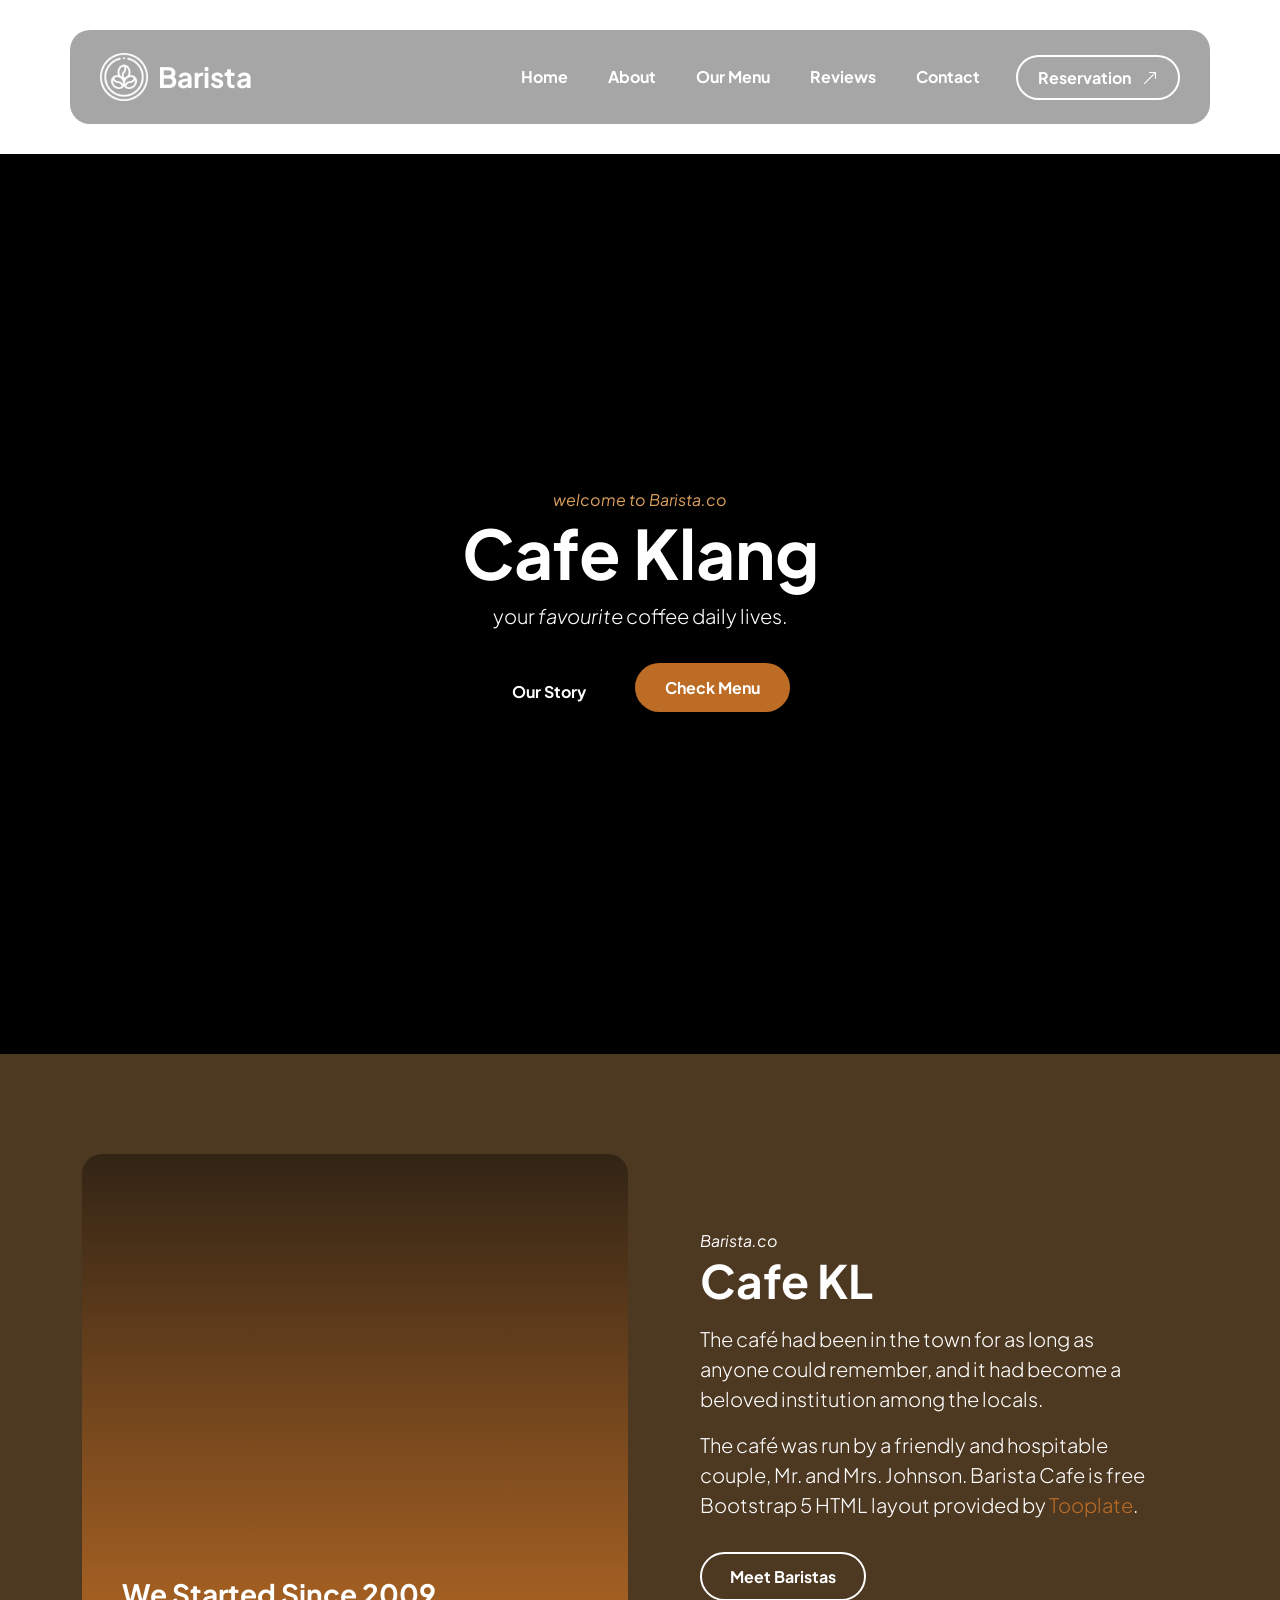
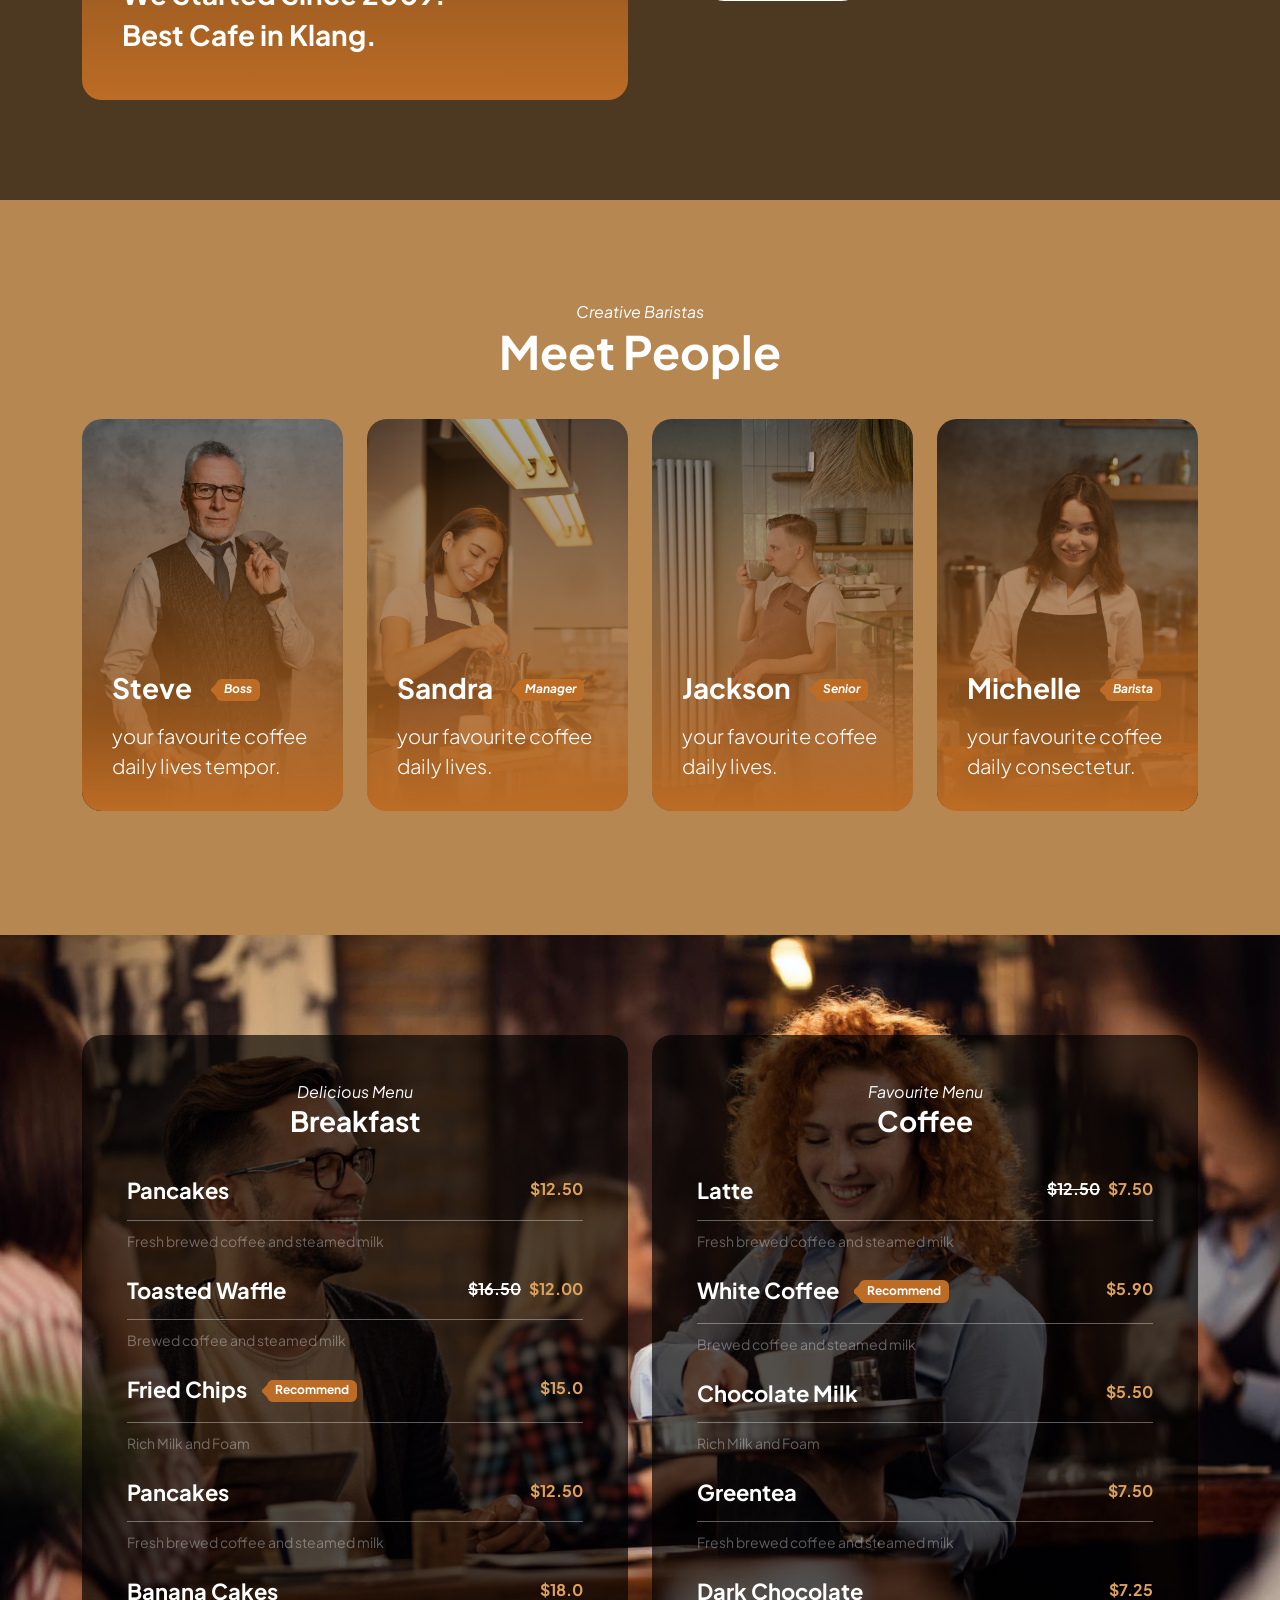
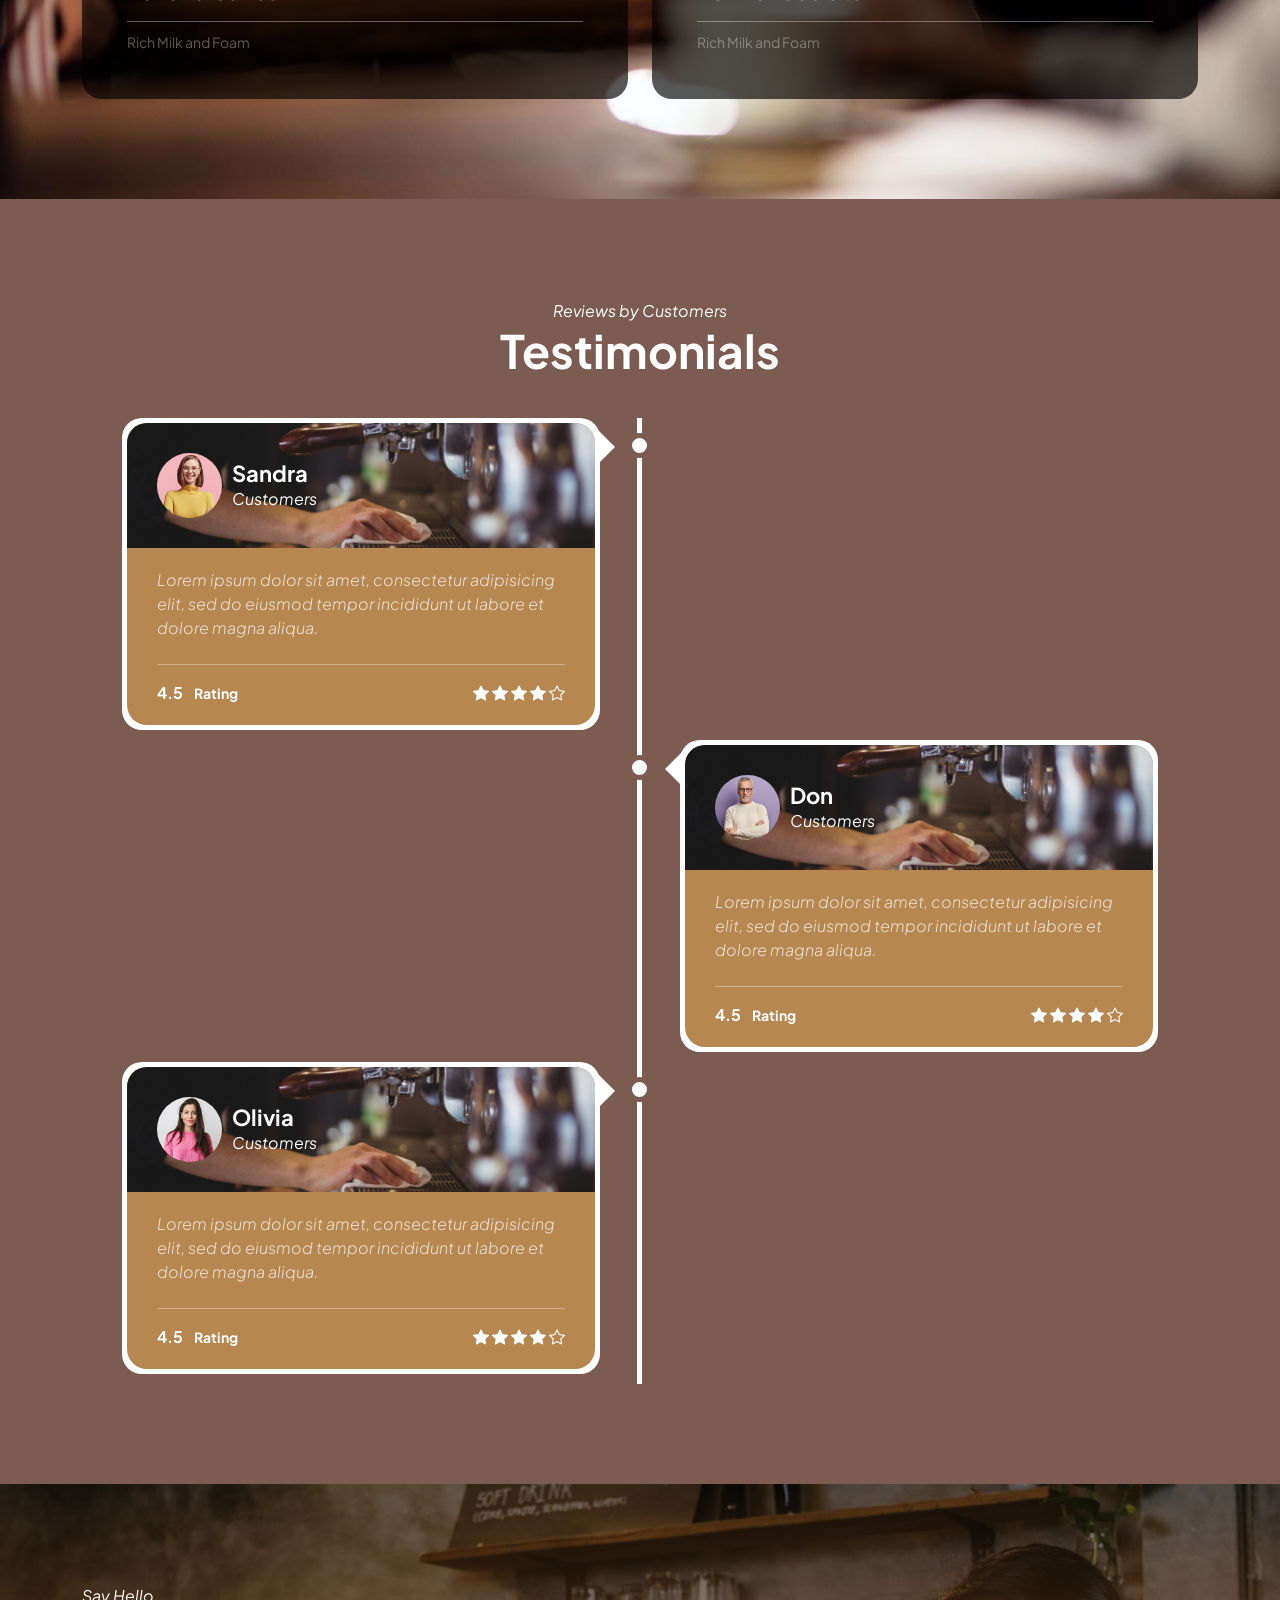
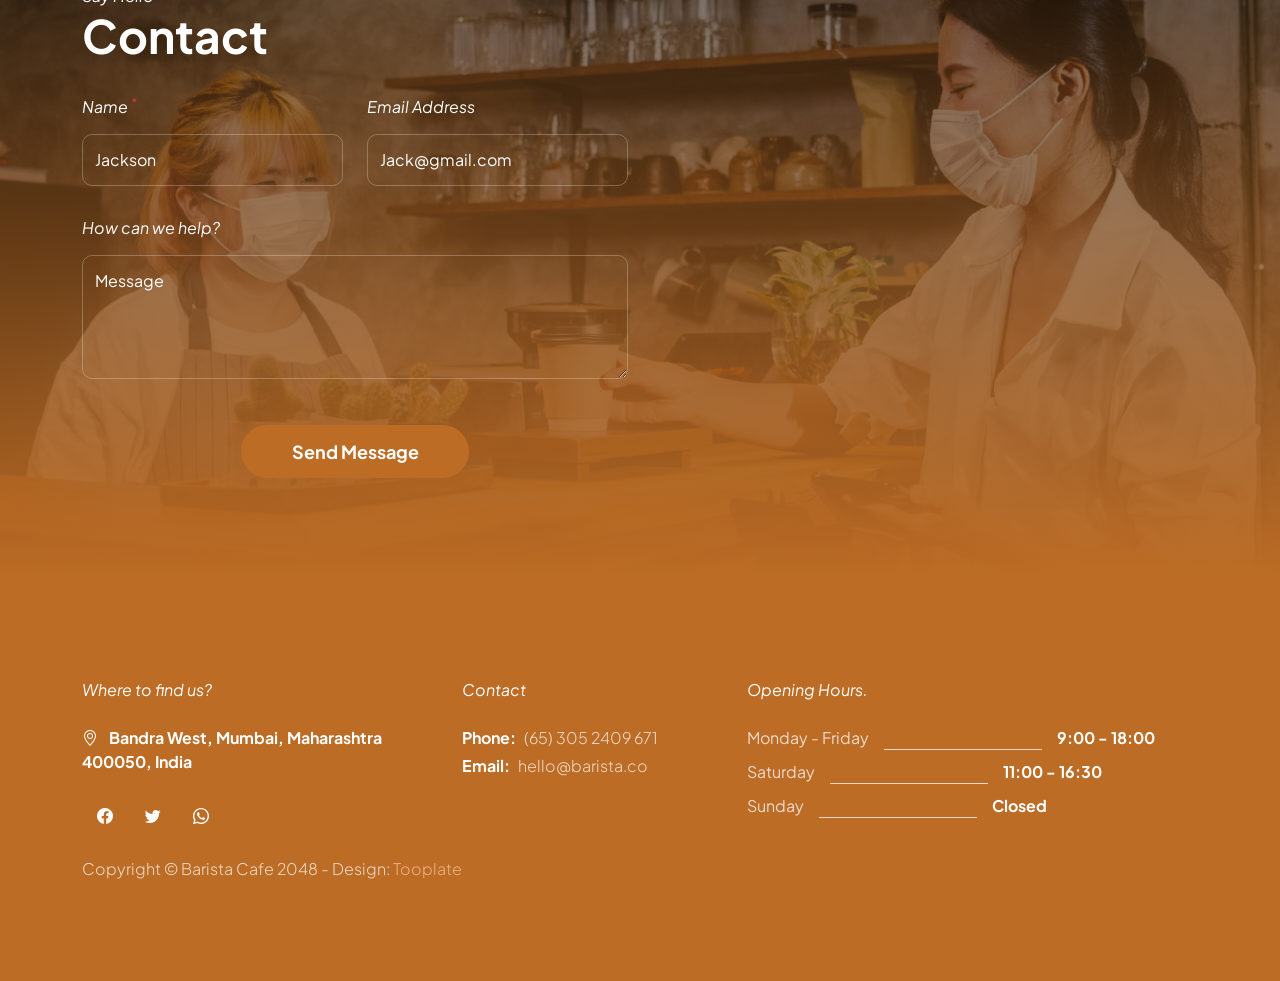
==== commit 0a234893: "Add files via upload" ====
--- a/2137_barista_cafe/index.html
+++ b/2137_barista_cafe/index.html
@@ -1,367 +1,671 @@
-<!doctype html>
-<html lang="en">
-    <head>
-        <meta charset="utf-8">
-        <meta name="viewport" content="width=device-width, initial-scale=1">
-
-        <meta name="description" content="Welcome to the new Barista Cafe, where every cup is crafted with care.">
-        <meta name="author" content="Barista Cafe Team">
-
-        <title>Barista Cafe - A New Experience</title>
-
-        <!-- CSS FILES -->                
-        <link rel="preconnect" href="https://fonts.googleapis.com">
-        <link rel="preconnect" href="https://fonts.gstatic.com" crossorigin>
-        <link href="https://fonts.googleapis.com/css2?family=Roboto:wght@300;400;500;700&display=swap" rel="stylesheet">
-        
-        <link href="css/bootstrap.min.css" rel="stylesheet">
-        <link href="css/bootstrap-icons.css" rel="stylesheet">
-        <link href="css/vegas.min.css" rel="stylesheet">
-        <link href="css/tooplate-barista.css" rel="stylesheet">
-        
-        <style>
-            body {
-                font-family: 'Roboto', sans-serif;
-                background-color: #f8f9fa;
-                color: #343a40;
-            }
-            .navbar {
-                background-color: #343a40;
-            }
-            .navbar-brand, .nav-link {
-                color: #ffffff;
-            }
-            .hero-section {
-                background: url('images/hero-bg.jpg') no-repeat center center/cover;
-                color: #ffffff;
-            }
-            .custom-btn {
-                background-color: #ff6f61;
-                color: #ffffff;
-            }
-            .custom-btn:hover {
-                background-color: #ff4f3b;
-            }
-            footer {
-                background-color: #343a40;
-                color: #ffffff;
-            }
-        </style>
-    </head>
-    
-    <body>
-        <main>
-            <nav class="navbar navbar-expand-lg">                
-                <div class="container">
-                    <a class="navbar-brand d-flex align-items-center" href="index.html">
-                        <img src="images/coffee-beans.png" class="navbar-brand-image img-fluid" alt="Barista Cafe Template">
-                        Barista Cafe
-                    </a>
-                    <button class="navbar-toggler" type="button" data-bs-toggle="collapse" data-bs-target="#navbarNav" aria-controls="navbarNav" aria-expanded="false" aria-label="Toggle navigation">
-                        <span class="navbar-toggler-icon"></span>
-                    </button>
-                    <div class="collapse navbar-collapse" id="navbarNav">
-                        <ul class="navbar-nav ms-lg-auto">
-                            <li class="nav-item">
-                                <a class="nav-link click-scroll" href="#section_1">Home</a>
-                            </li>
-                            <li class="nav-item">
-                                <a class="nav-link click-scroll" href="#section_2">About</a>
-                            </li>
-                            <li class="nav-item">
-                                <a class="nav-link click-scroll" href="#section_3">Our Menu</a>
-                            </li>
-                            <li class="nav-item">
-                                <a class="nav-link click-scroll" href="#section_4">Reviews</a>
-                            </li>
-                            <li class="nav-item">
-                                <a class="nav-link click-scroll" href="#section_5">Contact</a>
-                            </li>
-                        </ul>
-                        <div class="ms-lg-3">
-                            <a class="btn custom-btn custom-border-btn" href="reservation.html">
-                                Reservation
-                                <i class="bi-arrow-up-right ms-2"></i>
-                            </a>
-                        </div>
-                    </div>
-                </div>
-            </nav>
-
-            <section class="hero-section d-flex justify-content-center align-items-center" id="section_1">
-                <div class="container">
-                    <div class="row align-items-center">
-                        <div class="col-lg-6 col-12 mx-auto">
-                            <em class="small-text">Welcome to Barista Cafe</em>
-                            <h1>Your Coffee Destination</h1>
-                            <p class="mb-4 pb-lg-2">
-                                Experience the finest coffee crafted with passion.
-                            </p>
-                            <a class="btn custom-btn custom-border-btn smoothscroll me-3" href="#section_2">
-                                Our Story
-                            </a>
-                            <a class="btn custom-btn smoothscroll me-2 mb-2" href="#section_3"><strong>Check Menu</strong></a>
-                        </div>
-                    </div>
-                </div>
-                <div class="hero-slides"></div>
-            </section>
-
-            <section class="about-section section-padding" id="section_2">
-                <div class="section-overlay"></div>
-                <div class="container">
-                    <div class="row align-items-center">
-                        <div class="col-lg-6 col-12">
-                            <div class="ratio ratio-1x1">
-                                <video autoplay="" loop="" muted="" class="custom-video" poster="">
-                                    <source src="videos/pexels-mike-jones-9046237.mp4" type="video/mp4">
-                                    Your browser does not support the video tag.
-                                </video>
-                                <div class="about-video-info d-flex flex-column">
-                                    <h4 class="mt-auto">Serving Since 2009.</h4>
-                                    <h4>Best Cafe in Town.</h4>
-                                </div>
-                            </div>
-                        </div>
-                        <div class="col-lg-5 col-12 mt-4 mt-lg-0 mx-auto">
-                            <em>Barista Cafe</em>
-                            <h2 class="mb-3">Our Story</h2>
-                            <p>The café has become a beloved institution among locals, known for its warm atmosphere and exceptional coffee.</p>
-                            <p>Run by a passionate couple, Barista Cafe is a free Bootstrap 5 HTML layout provided by <a rel="nofollow" href="https://www.tooplate.com" target="_blank">Tooplate</a>.</p>
-                            <a href="#barista-team" class="smoothscroll btn custom-btn custom-border-btn mt-3 mb-4">Meet Our Team</a>
-                        </div>
-                    </div>
-                </div>
-            </section>
-
-            <section class="menu-section section-padding" id="section_3">
-                <div class="container">
-                    <div class="row">
-                        <div class="col-lg-6 col-12 mb-4 mb-lg-0">
-                            <div class="menu-block-wrap">
-                                <div class="text-center mb-4 pb-lg-2">
-                                    <em>Delicious Menu</em>
-                                    <h4>Breakfast</h4>
-                                </div>
-                                <div class="menu-block">
-                                    <div class="d-flex">
-                                        <h6>Pancakes</h6>
-                                        <span class="underline"></span>
-                                        <strong class="ms-auto">$12.50</strong>
-                                    </div>
-                                    <div class="border-top mt-2 pt-2">
-                                        <small>Fresh brewed coffee and steamed milk</small>
-                                    </div>
-                                </div>
-                                <div class="menu-block my-4">
-                                    <div class="d-flex">
-                                        <h6>Toasted Waffle</h6>
-                                        <span class="underline"></span>
-                                        <strong class="text-white ms-auto"><del>$16.50</del></strong>
-                                        <strong class="ms-2">$12.00</strong>
-                                    </div>
-                                    <div class="border-top mt-2 pt-2">
-                                        <small>Brewed coffee and steamed milk</small>
-                                    </div>
-                                </div>
-                                <div class="menu-block">
-                                    <div class="d-flex">
-                                        <h6>Fried Chips <span class="badge ms-3">Recommend</span></h6>
-                                        <span class="underline"></span>
-                                        <strong class="ms-auto">$15.00</strong>
-                                    </div>
-                                    <div class="border-top mt-2 pt-2">
-                                        <small>Rich Milk and Foam</small>
-                                    </div>
-                                </div>
-                            </div>
-                        </div>
-                        <div class="col-lg-6 col-12">
-                            <div class="menu-block-wrap">
-                                <div class="text-center mb-4 pb-lg-2">
-                                    <em>Favourite Menu</em>
-                                    <h4>Coffee</h4>
-                                </div>
-                                <div class="menu-block">
-                                    <div class="d-flex">
-                                        <h6>Latte</h6>
-                                        <span class="underline"></span>
-                                        <strong class="text-white ms-auto"><del>$12.50</del></strong>
-                                        <strong class="ms-2">$7.50</strong>
-                                    </div>
-                                    <div class="border-top mt-2 pt-2">
-                                        <small>Fresh brewed coffee and steamed milk</small>
-                                    </div>
-                                </div>
-                                <div class="menu-block my-4">
-                                    <div class="d-flex">
-                                        <h6>White Coffee <span class="badge ms-3">Recommend</span></h6>
-                                        <span class="underline"></span>
-                                        <strong class="ms-auto">$5.90</strong>
-                                    </div>
-                                    <div class="border-top mt-2 pt-2">
-                                        <small>Brewed coffee and steamed milk</small>
-                                    </div>
-                                </div>
-                            </div>
-                        </div>
-                    </div>
-                </div>
-            </section>
-
-            <section class="reviews-section section-padding section-bg" id="section_4">
-                <div class="container">
-                    <div class="row justify-content-center">
-                        <div class="col-lg-12 col-12 text-center mb-4 pb-lg-2">
-                            <em>Reviews by Customers</em>
-                            <h2>Testimonials</h2>
-                        </div>
-                        <div class="timeline">
-                            <div class="timeline-container timeline-container-left">
-                                <div class="timeline-content">
-                                    <div class="reviews-block">
-                                        <div class="reviews-block-image-wrap d-flex align-items-center">
-                                            <img src="images/reviews/customer1.jpg" class="reviews-block-image img-fluid" alt="">
-                                            <div class="">
-                                                <h6 class="mb-0">Sandra</h6>
-                                                <em>Customer</em>
-                                            </div>
-                                        </div>
-                                        <div class="reviews-block-info">
-                                            <p>Great atmosphere and even better coffee!</p>
-                                            <div class="d-flex border-top pt-3 mt-4">
-                                                <strong>4.5 <small class="ms-2">Rating</small></strong>
-                                                <div class="reviews-group ms-auto">
-                                                    <i class="bi-star-fill"></i>
-                                                    <i class="bi-star-fill"></i>
-                                                    <i class="bi-star-fill"></i>
-                                                    <i class="bi-star-fill"></i>
-                                                    <i class="bi-star"></i>
-                                                </div>
-                                            </div>
-                                        </div>
-                                    </div>
-                                </div>
-                            </div>
-                            <div class="timeline-container timeline-container-right">
-                                <div class="timeline-content">
-                                    <div class="reviews-block">
-                                        <div class="reviews-block-image-wrap d-flex align-items-center">
-                                            <img src="images/reviews/customer2.jpg" class="reviews-block-image img-fluid" alt="">
-                                            <div class="">
-                                                <h6 class="mb-0">Don</h6>
-                                                <em>Customer</em>
-                                            </div>
-                                        </div>
-                                        <div class="reviews-block-info">
-                                            <p>Best coffee in town! Highly recommend.</p>
-                                            <div class="d-flex border-top pt-3 mt-4">
-                                                <strong>4.5 <small class="ms-2">Rating</small></strong>
-                                                <div class="reviews-group ms-auto">
-                                                    <i class="bi-star-fill"></i>
-                                                    <i class="bi-star-fill"></i>
-                                                    <i class="bi-star-fill"></i>
-                                                    <i class="bi-star-fill"></i>
-                                                    <i class="bi-star"></i>
-                                                </div>
-                                            </div>
-                                        </div>
-                                    </div>
-                                </div>
-                            </div>
-                        </div>
-                    </div>
-                </section>
-
-                <section class="contact-section section-padding" id="section_5">
-                    <div class="container">
-                        <div class="row">   
-                            <div class="col-lg-12 col-12">
-                                <em>Say Hello</em>
-                                <h2 class="mb-4 pb-lg-2">Contact</h2>
-                            </div>
-                            <div class="col-lg-6 col-12">
-                                <form action="#" method="post" class="custom-form contact-form" role="form">
-                                    <div class="row">
-                                        <div class="col-lg-6 col-12">
-                                            <label for="name" class="form-label">Name <sup class="text-danger">*</sup></label>
-                                            <input type="text" name="name" id="name" class="form-control" placeholder="Your Name" required="">
-                                        </div>
-                                        <div class="col-lg-6 col-12">
-                                            <label for="email" class="form-label">Email Address</label>
-                                            <input type="email" name="email" id="email" pattern="[^ @]*@[^ @]*" class="form-control" placeholder="Your Email" required="">
-                                        </div>
-                                        <div class="col-12">
-                                            <label for="message" class="form-label">How can we help?</label>
-                                            <textarea name="message" rows="4" class="form-control" id="message" placeholder="Message" required=""></textarea>
-                                        </div>
-                                    </div>
-                                    <div class="col-lg-5 col-12 mx-auto mt-3">
-                                        <button type="submit" class="form-control">Send Message</button>
-                                    </div>
-                                </form>
-                            </div>
-                            <div class="col-lg-6 col-12 mx-auto mt-5 mt-lg-0 ps-lg-5">
-                                <iframe class="google-map" src="https://www.google.com/maps/embed?pb=!1m18!1m12!1m3!1d5039.668141741661!2d72.81814769288509!3d19.043340656729775!2m3!1f0!2f0!3f0!3m2!1i1024!2i768!4f13.1!3m3!1m2!1s0x3be7c994f34a7355%3A0x2680d63a6f7e33c2!2sLover%20Point!5e1!3m2!1sen!2sth!4v1692722771770!5m2!1sen!2sth" width="100%" height="300" style="border:0;" allowfullscreen="" loading="lazy" referrerpolicy="no-referrer-when-downgrade"></iframe>  
-                            </div>
-                        </div>
-                    </div>
-                </section>
-
-                <footer class="site-footer">
-                    <div class="container">
-                        <div class="row">
-                            <div class="col-lg-4 col-12 me-auto">
-                                <em class="d-block mb-4">Where to find us?</em>
-                                <strong>
-                                    <i class="bi-geo-alt me-2"></i>
-                                    Bandra West, Mumbai, Maharashtra 400050, India
-                                </strong>
-                                <ul class="social-icon mt-4">
-                                    <li class="social-icon-item">
-                                        <a href="#" class="social-icon-link bi-facebook"></a>
-                                    </li>
-                                    <li class="social-icon-item">
-                                        <a href="https://x.com/minthu" target="_new" class="social-icon-link bi-twitter"></a>
-                                    </li>
-                                    <li class="social-icon-item">
-                                        <a href="#" class="social-icon-link bi-whatsapp"></a>
-                                    </li>
-                                </ul>
-                            </div>
-                            <div class="col-lg-3 col-12 mt-4 mb-3 mt-lg-0 mb-lg-0">
-                                <em class="d-block mb-4">Contact</em>
-                                <p class="d-flex mb-1">
-                                    <strong class="me-2">Phone:</strong>
-                                    <a href="tel:305-240-9671" class="site-footer-link">(65) 305 2409 671</a>
-                                </p>
-                                <p class="d-flex">
-                                    <strong class="me-2">Email:</strong>
-                                    <a href="mailto:info@yourgmail.com" class="site-footer-link">hello@barista.co</a>
-                                </p>
-                            </div>
-                            <div class="col-lg-5 col-12">
-                                <em class="d-block mb-4">Opening Hours.</em>
-                                <ul class="opening-hours-list">
-                                    <li class="d-flex">Monday - Friday <span class="underline"></span> <strong>9:00 - 18:00</strong></li>
-                                    <li class="d-flex">Saturday <span class="underline"></span> <strong>11:00 - 16:30</strong></li>
-                                    <li class="d-flex">Sunday <span class="underline"></span> <strong>Closed</strong></li>
-                                </ul>
-                            </div>
-                            <div class="col-lg-8 col-12 mt-4">
-                                <p class="copyright-text mb-0">Copyright © Barista Cafe 2048 - Design: <a rel="sponsored" href="https://www.tooplate.com" target="_blank">Tooplate</a></p>
-                            </div>
-                        </div>
-                    </div>
-                </footer>
-            </main>
-
-            <!-- JAVASCRIPT FILES -->
-            <script src="js/jquery.min.js"></script>
-            <script src="js/bootstrap.min.js"></script>
-            <script src="js/jquery.sticky.js"></script>
-            <script src="js/click-scroll.js"></script>
-            <script src="js/vegas.min.js"></script>
-            <script src="js/custom.js"></script>
-        </body>
+<!doctype html>
+<html lang="en">
+    <head>
+        <meta charset="utf-8">
+        <meta name="viewport" content="width=device-width, initial-scale=1">
+
+        <meta name="description" content="">
+        <meta name="author" content="">
+
+        <title>Barista Cafe HTML CSS Template</title>
+
+        <!-- CSS FILES -->                
+        <link rel="preconnect" href="https://fonts.googleapis.com">
+        
+        <link rel="preconnect" href="https://fonts.gstatic.com" crossorigin>
+
+        <link href="https://fonts.googleapis.com/css2?family=Plus+Jakarta+Sans:ital,wght@0,200;0,400;0,600;0,700;1,200;1,700&display=swap" rel="stylesheet">
+            
+        <link href="css/bootstrap.min.css" rel="stylesheet">
+
+        <link href="css/bootstrap-icons.css" rel="stylesheet">
+
+        <link href="css/vegas.min.css" rel="stylesheet">
+
+        <link href="css/tooplate-barista.css" rel="stylesheet">
+        
+<!--
+
+Tooplate 2137 Barista Cafe
+
+https://www.tooplate.com/view/2137-barista-cafe
+
+Bootstrap 5 HTML CSS Template
+
+-->
+    </head>
+    
+    <body>
+                
+            <main>
+                <nav class="navbar navbar-expand-lg">                
+                    <div class="container">
+                        <a class="navbar-brand d-flex align-items-center" href="index.html">
+                            <img src="images/coffee-beans.png" class="navbar-brand-image img-fluid" alt="Barista Cafe Template">
+                            Barista
+                        </a>
+        
+                        <button class="navbar-toggler" type="button" data-bs-toggle="collapse" data-bs-target="#navbarNav" aria-controls="navbarNav" aria-expanded="false" aria-label="Toggle navigation">
+                            <span class="navbar-toggler-icon"></span>
+                        </button>
+        
+                        <div class="collapse navbar-collapse" id="navbarNav">
+                            <ul class="navbar-nav ms-lg-auto">
+                                <li class="nav-item">
+                                    <a class="nav-link click-scroll" href="#section_1">Home</a>
+                                </li>
+        
+                                <li class="nav-item">
+                                    <a class="nav-link click-scroll" href="#section_2">About</a>
+                                </li>
+
+                                <li class="nav-item">
+                                    <a class="nav-link click-scroll" href="#section_3">Our Menu</a>
+                                </li>
+
+                                <li class="nav-item">
+                                    <a class="nav-link click-scroll" href="#section_4">Reviews</a>
+                                </li>
+
+                                <li class="nav-item">
+                                    <a class="nav-link click-scroll" href="#section_5">Contact</a>
+                                </li>
+                            </ul>
+
+                            <div class="ms-lg-3">
+                                <a class="btn custom-btn custom-border-btn" href="reservation.html">
+                                    Reservation
+                                    <i class="bi-arrow-up-right ms-2"></i>
+                                </a>
+                            </div>
+                        </div>
+                    </div>
+                </nav>
+
+
+                <section class="hero-section d-flex justify-content-center align-items-center" id="section_1">
+
+                    <div class="container">
+                        <div class="row align-items-center">
+
+                            <div class="col-lg-6 col-12 mx-auto">
+                                <em class="small-text">welcome to Barista.co</em>
+                                
+                                <h1>Cafe Klang</h1>
+
+                                <p class="text-white mb-4 pb-lg-2">
+                                    your <em>favourite</em> coffee daily lives.
+                                </p>
+
+                                <a class="btn custom-btn custom-border-btn smoothscroll me-3" href="#section_2">
+                                    Our Story
+                                </a>
+
+                                <a class="btn custom-btn smoothscroll me-2 mb-2" href="#section_3"><strong>Check Menu</strong></a>
+                            </div>
+
+                        </div>
+                    </div>
+
+                    <div class="hero-slides"></div>
+                </section>
+
+
+                <section class="about-section section-padding" id="section_2">
+                    <div class="section-overlay"></div>
+                    <div class="container">
+                        <div class="row align-items-center">
+
+                            <div class="col-lg-6 col-12">
+                                <div class="ratio ratio-1x1">
+                                    <video autoplay="" loop="" muted="" class="custom-video" poster="">
+                                        <source src="videos/pexels-mike-jones-9046237.mp4" type="video/mp4">
+
+                                        Your browser does not support the video tag.
+                                    </video>
+
+                                    <div class="about-video-info d-flex flex-column">
+                                        <h4 class="mt-auto">We Started Since 2009.</h4>
+
+                                        <h4>Best Cafe in Klang.</h4>
+                                    </div>
+                                </div>
+                            </div>
+
+                            <div class="col-lg-5 col-12 mt-4 mt-lg-0 mx-auto">
+                                <em class="text-white">Barista.co</em>
+
+                                <h2 class="text-white mb-3">Cafe KL</h2>
+
+                                <p class="text-white">The café had been in the town for as long as anyone could remember, and it had become a beloved institution among the locals.</p>
+
+                                <p class="text-white">The café was run by a friendly and hospitable couple, Mr. and Mrs. Johnson. Barista Cafe is free Bootstrap 5 HTML layout provided by <a rel="nofollow" href="https://www.tooplate.com" target="_blank">Tooplate</a>.</p>
+
+                                <a href="#barista-team" class="smoothscroll btn custom-btn custom-border-btn mt-3 mb-4">Meet Baristas</a>
+                            </div>
+
+                        </div>
+                    </div>
+                </section>
+
+
+                <section class="barista-section section-padding section-bg" id="barista-team">
+                    <div class="container">
+                        <div class="row justify-content-center">
+
+                            <div class="col-lg-12 col-12 text-center mb-4 pb-lg-2">
+                                <em class="text-white">Creative Baristas</em>
+
+                                <h2 class="text-white">Meet People</h2>
+                            </div>
+
+                            <div class="col-lg-3 col-md-6 col-12 mb-4">
+                                <div class="team-block-wrap">
+                                    <div class="team-block-info d-flex flex-column">
+                                        <div class="d-flex mt-auto mb-3">
+                                            <h4 class="text-white mb-0">Steve</h4>
+
+                                            <p class="badge ms-4"><em>Boss</em></p>
+                                        </div>
+
+                                        <p class="text-white mb-0">your favourite coffee daily lives tempor.</p>
+                                    </div>
+
+                                    <div class="team-block-image-wrap">
+                                        <img src="images/team/portrait-elegant-old-man-wearing-suit.jpg" class="team-block-image img-fluid" alt="">
+                                    </div>
+                                </div>
+                            </div>
+
+                            <div class="col-lg-3 col-md-6 col-12 mb-4">
+                                <div class="team-block-wrap">
+                                    <div class="team-block-info d-flex flex-column">
+                                        <div class="d-flex mt-auto mb-3">
+                                            <h4 class="text-white mb-0">Sandra</h4>
+
+                                            <p class="badge ms-4"><em>Manager</em></p>
+                                        </div>
+
+                                        <p class="text-white mb-0">your favourite coffee daily lives.</p>
+                                    </div>
+
+                                    <div class="team-block-image-wrap">
+                                        <img src="images/team/cute-korean-barista-girl-pouring-coffee-prepare-filter-batch-brew-pour-working-cafe.jpg" class="team-block-image img-fluid" alt="">
+                                    </div>
+                                </div>
+                            </div>
+
+                            <div class="col-lg-3 col-md-6 col-12 mb-4">
+                                <div class="team-block-wrap">
+                                    <div class="team-block-info d-flex flex-column">
+                                        <div class="d-flex mt-auto mb-3">
+                                            <h4 class="text-white mb-0">Jackson</h4>
+
+                                            <p class="badge ms-4"><em>Senior</em></p>
+                                        </div>
+
+                                        <p class="text-white mb-0">your favourite coffee daily lives.</p>
+                                    </div>
+
+                                    <div class="team-block-image-wrap">
+                                        <img src="images/team/small-business-owner-drinking-coffee.jpg" class="team-block-image img-fluid" alt="">
+                                    </div>
+                                </div>
+                            </div>
+
+                            <div class="col-lg-3 col-md-6 col-12">
+                                <div class="team-block-wrap">
+                                    <div class="team-block-info d-flex flex-column">
+                                        <div class="d-flex mt-auto mb-3">
+                                            <h4 class="text-white mb-0">Michelle</h4>
+
+                                            <p class="badge ms-4"><em>Barista</em></p>
+                                        </div>
+
+                                        <p class="text-white mb-0">your favourite coffee daily consectetur.</p>
+                                    </div>
+
+                                    <div class="team-block-image-wrap">
+                                        <img src="images/team/smiley-business-woman-working-cashier.jpg" class="team-block-image img-fluid" alt="">
+                                    </div>
+                                </div>
+                            </div>
+
+                        </div>
+                    </div>
+                </section>
+
+
+                <section class="menu-section section-padding" id="section_3">
+                    <div class="container">
+                        <div class="row">
+
+                            <div class="col-lg-6 col-12 mb-4 mb-lg-0">
+                                <div class="menu-block-wrap">
+                                    <div class="text-center mb-4 pb-lg-2">
+                                        <em class="text-white">Delicious Menu</em>
+                                        <h4 class="text-white">Breakfast</h4>
+                                    </div>
+
+                                    <div class="menu-block">
+                                        <div class="d-flex">
+                                            <h6>Pancakes</h6>
+                                        
+                                            <span class="underline"></span>
+
+                                            <strong class="ms-auto">$12.50</strong>
+                                        </div>
+
+                                        <div class="border-top mt-2 pt-2">
+                                            <small>Fresh brewed coffee and steamed milk</small>
+                                        </div>
+                                    </div>
+
+                                    <div class="menu-block my-4">
+                                        <div class="d-flex">
+                                            <h6>
+                                                Toasted Waffle
+                                            </h6>
+                                        
+                                            <span class="underline"></span>
+
+                                            <strong class="text-white ms-auto"><del>$16.50</del></strong>
+
+                                            <strong class="ms-2">$12.00</strong>
+                                        </div>
+
+                                        <div class="border-top mt-2 pt-2">
+                                            <small>Brewed coffee and steamed milk</small>
+                                        </div>
+                                    </div>
+
+                                    <div class="menu-block">
+                                        <div class="d-flex">
+                                            <h6>Fried Chips
+                                                <span class="badge ms-3">Recommend</span>
+                                            </h6>
+                                        
+                                            <span class="underline"></span>
+
+                                            <strong class="ms-auto">$15.0</strong>
+                                        </div>
+
+                                        <div class="border-top mt-2 pt-2">
+                                            <small>Rich Milk and Foam</small>
+                                        </div>
+                                    </div>
+
+                                    <div class="menu-block my-4">
+                                        <div class="d-flex">
+                                            <h6>Pancakes</h6>
+                                        
+                                            <span class="underline"></span>
+
+                                            <strong class="ms-auto">$12.50</strong>
+                                        </div>
+
+                                        <div class="border-top mt-2 pt-2">
+                                            <small>Fresh brewed coffee and steamed milk</small>
+                                        </div>
+                                    </div>
+
+                                    <div class="menu-block">
+                                        <div class="d-flex">
+                                            <h6>Banana Cakes</h6>
+                                        
+                                            <span class="underline"></span>
+
+                                            <strong class="ms-auto">$18.0</strong>
+                                        </div>
+
+                                        <div class="border-top mt-2 pt-2">
+                                            <small>Rich Milk and Foam</small>
+                                        </div>
+                                    </div>
+                                </div>
+                            </div>
+
+                            <div class="col-lg-6 col-12">
+                                <div class="menu-block-wrap">
+                                    <div class="text-center mb-4 pb-lg-2">
+                                        <em class="text-white">Favourite Menu</em>
+                                        <h4 class="text-white">Coffee</h4>
+                                    </div>
+
+                                    <div class="menu-block">
+                                        <div class="d-flex">
+                                            <h6>Latte</h6>
+                                        
+                                            <span class="underline"></span>
+
+                                            <strong class="text-white ms-auto"><del>$12.50</del></strong>
+
+                                            <strong class="ms-2">$7.50</strong>
+                                        </div>
+
+                                        <div class="border-top mt-2 pt-2">
+                                            <small>Fresh brewed coffee and steamed milk</small>
+                                        </div>
+                                    </div>
+
+                                    <div class="menu-block my-4">
+                                        <div class="d-flex">
+                                            <h6>
+                                                White Coffee
+                                                <span class="badge ms-3">Recommend</span>
+                                            </h6>
+                                        
+                                            <span class="underline"></span>
+
+                                            <strong class="ms-auto">$5.90</strong>
+                                        </div>
+
+                                        <div class="border-top mt-2 pt-2">
+                                            <small>Brewed coffee and steamed milk</small>
+                                        </div>
+                                    </div>
+
+                                    <div class="menu-block">
+                                        <div class="d-flex">
+                                            <h6>Chocolate Milk</h6>
+                                        
+                                            <span class="underline"></span>
+
+                                            <strong class="ms-auto">$5.50</strong>
+                                        </div>
+
+                                        <div class="border-top mt-2 pt-2">
+                                            <small>Rich Milk and Foam</small>
+                                        </div>
+                                    </div>
+
+                                    <div class="menu-block my-4">
+                                        <div class="d-flex">
+                                            <h6>Greentea</h6>
+                                        
+                                            <span class="underline"></span>
+
+                                            <strong class="ms-auto">$7.50</strong>
+                                        </div>
+
+                                        <div class="border-top mt-2 pt-2">
+                                            <small>Fresh brewed coffee and steamed milk</small>
+                                        </div>
+                                    </div>
+
+                                    <div class="menu-block">
+                                        <div class="d-flex">
+                                            <h6>Dark Chocolate</h6>
+                                        
+                                            <span class="underline"></span>
+
+                                            <strong class="ms-auto">$7.25</strong>
+                                        </div>
+
+                                        <div class="border-top mt-2 pt-2">
+                                            <small>Rich Milk and Foam</small>
+                                        </div>
+                                    </div>
+                                </div>
+                            </div>
+
+                        </div>
+                    </div>
+                </section>
+
+
+                <section class="reviews-section section-padding section-bg" id="section_4">
+                    <div class="container">
+                        <div class="row justify-content-center">
+
+                            <div class="col-lg-12 col-12 text-center mb-4 pb-lg-2">
+                                <em class="text-white">Reviews by Customers</em>
+
+                                <h2 class="text-white">Testimonials</h2>
+                            </div>
+
+                            <div class="timeline">
+                                <div class="timeline-container timeline-container-left">
+                                    <div class="timeline-content">
+                                        <div class="reviews-block">
+                                            <div class="reviews-block-image-wrap d-flex align-items-center">
+                                                <img src="images/reviews/young-woman-with-round-glasses-yellow-sweater.jpg" class="reviews-block-image img-fluid" alt="">
+
+                                                <div class="">
+                                                    <h6 class="text-white mb-0">Sandra</h6>
+                                                    <em class="text-white"> Customers</em>
+                                                </div>
+                                            </div>
+
+                                            <div class="reviews-block-info">
+                                                <p>Lorem ipsum dolor sit amet, consectetur adipisicing elit, sed do eiusmod tempor incididunt ut labore et dolore magna aliqua.</p>
+
+                                                <div class="d-flex border-top pt-3 mt-4">
+                                                    <strong class="text-white">4.5 <small class="ms-2">Rating</small></strong>
+
+                                                    <div class="reviews-group ms-auto">
+                                                        <i class="bi-star-fill"></i>
+                                                        <i class="bi-star-fill"></i>
+                                                        <i class="bi-star-fill"></i>
+                                                        <i class="bi-star-fill"></i>
+                                                        <i class="bi-star"></i>
+                                                    </div>
+                                                </div>
+                                            </div>
+                                        </div>
+                                    </div>
+                                </div>
+
+                                <div class="timeline-container timeline-container-right">
+                                    <div class="timeline-content">
+                                        <div class="reviews-block">
+                                            <div class="reviews-block-image-wrap d-flex align-items-center">
+                                                <img src="images/reviews/senior-man-white-sweater-eyeglasses.jpg" class="reviews-block-image img-fluid" alt="">
+
+                                                <div class="">
+                                                    <h6 class="text-white mb-0">Don</h6>
+                                                    <em class="text-white"> Customers</em>
+                                                </div>
+                                            </div>
+
+                                            <div class="reviews-block-info">
+                                                <p>Lorem ipsum dolor sit amet, consectetur adipisicing elit, sed do eiusmod tempor incididunt ut labore et dolore magna aliqua.</p>
+
+                                                <div class="d-flex border-top pt-3 mt-4">
+                                                    <strong class="text-white">4.5 <small class="ms-2">Rating</small></strong>
+
+                                                    <div class="reviews-group ms-auto">
+                                                        <i class="bi-star-fill"></i>
+                                                        <i class="bi-star-fill"></i>
+                                                        <i class="bi-star-fill"></i>
+                                                        <i class="bi-star-fill"></i>
+                                                        <i class="bi-star"></i>
+                                                    </div>
+                                                </div>
+                                            </div>
+                                        </div>
+                                    </div>
+                                </div>
+
+                                <div class="timeline-container timeline-container-left">
+                                    <div class="timeline-content">
+                                        <div class="reviews-block">
+                                            <div class="reviews-block-image-wrap d-flex align-items-center">
+                                                <img src="images/reviews/young-beautiful-woman-pink-warm-sweater-natural-look-smiling-portrait-isolated-long-hair.jpg" class="reviews-block-image img-fluid" alt="">
+
+                                                <div class="">
+                                                    <h6 class="text-white mb-0">Olivia</h6>
+                                                    <em class="text-white"> Customers</em>
+                                                </div>
+                                            </div>
+
+                                            <div class="reviews-block-info">
+                                                <p>Lorem ipsum dolor sit amet, consectetur adipisicing elit, sed do eiusmod tempor incididunt ut labore et dolore magna aliqua.</p>
+
+                                                <div class="d-flex border-top pt-3 mt-4">
+                                                    <strong class="text-white">4.5 <small class="ms-2">Rating</small></strong>
+
+                                                    <div class="reviews-group ms-auto">
+                                                        <i class="bi-star-fill"></i>
+                                                        <i class="bi-star-fill"></i>
+                                                        <i class="bi-star-fill"></i>
+                                                        <i class="bi-star-fill"></i>
+                                                        <i class="bi-star"></i>
+                                                    </div>
+                                                </div>
+                                            </div>
+                                        </div>
+                                    </div>
+                                </div>
+                            </div>
+
+                        </div>
+                    </div>
+                </section>
+
+
+                <section class="contact-section section-padding" id="section_5">
+                    <div class="container">
+                        <div class="row">   
+
+                            <div class="col-lg-12 col-12">
+                                <em class="text-white">Say Hello</em>
+                                <h2 class="text-white mb-4 pb-lg-2">Contact</h2>
+                            </div>
+
+                            <div class="col-lg-6 col-12">
+                                <form action="#" method="post" class="custom-form contact-form" role="form">
+
+                                <div class="row">
+                                    
+                                    <div class="col-lg-6 col-12">
+                                        <label for="name" class="form-label">Name <sup class="text-danger">*</sup></label>
+
+                                        <input type="text" name="name" id="name" class="form-control" placeholder="Jackson" required="">
+                                    </div>
+
+                                    <div class="col-lg-6 col-12">
+                                        <label for="email" class="form-label">Email Address</label>
+
+                                        <input type="email" name="email" id="email" pattern="[^ @]*@[^ @]*" class="form-control" placeholder="Jack@gmail.com" required="">
+                                    </div>
+
+                                    <div class="col-12">
+                                        <label for="message" class="form-label">How can we help?</label>
+
+                                        <textarea name="message" rows="4" class="form-control" id="message" placeholder="Message" required=""></textarea>
+                                        
+                                    </div>
+                                </div>
+
+                                <div class="col-lg-5 col-12 mx-auto mt-3">
+                                    <button type="submit" class="form-control">Send Message</button>
+                                </div>
+                            </form>
+                            </div>
+
+                            <div class="col-lg-6 col-12 mx-auto mt-5 mt-lg-0 ps-lg-5">
+                                <iframe class="google-map" src="https://www.google.com/maps/embed?pb=!1m18!1m12!1m3!1d5039.668141741662!2d72.81814769288509!3d19.043340656729775!2m3!1f0!2f0!3f0!3m2!1i1024!2i768!4f13.1!3m3!1m2!1s0x3be7c994f34a7355%3A0x2680d63a6f7e33c2!2sLover%20Point!5e1!3m2!1sen!2sth!4v1692722771770!5m2!1sen!2sth" width="100%" height="300" style="border:0;" allowfullscreen="" loading="lazy" referrerpolicy="no-referrer-when-downgrade"></iframe>  
+                            </div>
+
+                        </div>
+                    </div>
+                </section>
+
+
+                <footer class="site-footer">
+                    <div class="container">
+                        <div class="row">
+
+                            <div class="col-lg-4 col-12 me-auto">
+                                <em class="text-white d-block mb-4">Where to find us?</em>
+
+                                <strong class="text-white">
+                                    <i class="bi-geo-alt me-2"></i>
+                                    Bandra West, Mumbai, Maharashtra 400050, India
+                                </strong>
+
+                                <ul class="social-icon mt-4">
+                                    <li class="social-icon-item">
+                                        <a href="#" class="social-icon-link bi-facebook">
+                                        </a>
+                                    </li>
+        
+                                    <li class="social-icon-item">
+                                        <a href="https://x.com/minthu" target="_new" class="social-icon-link bi-twitter">
+                                        </a>
+                                    </li>
+
+                                    <li class="social-icon-item">
+                                        <a href="#" class="social-icon-link bi-whatsapp">
+                                        </a>
+                                    </li>
+                                </ul>
+                            </div>
+
+                            <div class="col-lg-3 col-12 mt-4 mb-3 mt-lg-0 mb-lg-0">
+                                <em class="text-white d-block mb-4">Contact</em>
+
+                                <p class="d-flex mb-1">
+                                    <strong class="me-2">Phone:</strong>
+                                    <a href="tel: 305-240-9671" class="site-footer-link">
+                                        (65) 
+                                        305 2409 671
+                                    </a>
+                                </p>
+
+                                <p class="d-flex">
+                                    <strong class="me-2">Email:</strong>
+
+                                    <a href="mailto:info@yourgmail.com" class="site-footer-link">
+                                        hello@barista.co
+                                    </a>
+                                </p>
+                            </div>
+
+
+                            <div class="col-lg-5 col-12">
+                                <em class="text-white d-block mb-4">Opening Hours.</em>
+
+                                <ul class="opening-hours-list">
+                                    <li class="d-flex">
+                                        Monday - Friday
+                                        <span class="underline"></span>
+
+                                        <strong>9:00 - 18:00</strong>
+                                    </li>
+
+                                    <li class="d-flex">
+                                        Saturday
+                                        <span class="underline"></span>
+
+                                        <strong>11:00 - 16:30</strong>
+                                    </li>
+
+                                    <li class="d-flex">
+                                        Sunday
+                                        <span class="underline"></span>
+
+                                        <strong>Closed</strong>
+                                    </li>
+                                </ul>
+                            </div>
+
+                            <div class="col-lg-8 col-12 mt-4">
+                                <p class="copyright-text mb-0">Copyright © Barista Cafe 2048 
+                                    - Design: <a rel="sponsored" href="https://www.tooplate.com" target="_blank">Tooplate</a></p>
+                            </div>
+                    </div>
+                </footer>
+            </main>
+
+        <!-- JAVASCRIPT FILES -->
+        <script src="js/jquery.min.js"></script>
+        <script src="js/bootstrap.min.js"></script>
+        <script src="js/jquery.sticky.js"></script>
+        <script src="js/click-scroll.js"></script>
+        <script src="js/vegas.min.js"></script>
+        <script src="js/custom.js"></script>
+
+    </body>
 </html>
--- a/2137_barista_cafe/css/vegas.min.css
+++ b/2137_barista_cafe/css/vegas.min.css
@@ -1,3 +1,2 @@
-/* 
-This file is intentionally left blank. 
-*/+.vegas-content-scrollable,.vegas-overlay,.vegas-slide,.vegas-slide-inner,.vegas-timer{position:absolute;top:0;left:0;bottom:0;right:0;overflow:hidden;border:none;padding:0;margin:0}.vegas-content-scrollable{position:relative;height:100%;overflow:auto}.vegas-overlay{opacity:.5;background:url(./overlays/02.png) center center}.vegas-timer{top:auto;bottom:0;height:2px}.vegas-timer-progress{width:0%;height:100%;background:#fff;transition:width ease-out}.vegas-timer-running .vegas-timer-progress{width:100%}.vegas-slide,.vegas-slide-inner{margin:0;padding:0;background:center center no-repeat;transform:translateZ(0);will-change:transform,opacity}body .vegas-container{overflow:hidden!important;position:relative}.vegas-video{min-width:100%;min-height:100%;width:auto;height:auto}body.vegas-container{overflow:auto;position:static;z-index:-2}body.vegas-container>.vegas-overlay,body.vegas-container>.vegas-slide,body.vegas-container>.vegas-timer{position:fixed;z-index:-1}.vegas-transition-blur,.vegas-transition-blur2{opacity:0;filter:blur(32px) brightness(1.01)}.vegas-transition-blur-in,.vegas-transition-blur2-in{opacity:1;filter:blur(0) brightness(1.01)}.vegas-transition-blur2-out{opacity:0}.vegas-transition-burn,.vegas-transition-burn2{opacity:0;filter:contrast(1000%) saturate(1000%)}.vegas-transition-burn-in,.vegas-transition-burn2-in{opacity:1;filter:contrast(100%) saturate(100%)}.vegas-transition-burn2-out{opacity:0;filter:contrast(1000%) saturate(1000%)}.vegas-transition-fade,.vegas-transition-fade2{opacity:0}.vegas-transition-fade-in,.vegas-transition-fade2-in{opacity:1}.vegas-transition-fade2-out{opacity:0}.vegas-transition-flash,.vegas-transition-flash2{opacity:0;filter:brightness(25)}.vegas-transition-flash-in,.vegas-transition-flash2-in{opacity:1;filter:brightness(1)}.vegas-transition-flash2-out{opacity:0;filter:brightness(25)}.vegas-transition-negative,.vegas-transition-negative2{opacity:0;filter:invert(100%)}.vegas-transition-negative-in,.vegas-transition-negative2-in{opacity:1;filter:invert(0)}.vegas-transition-negative2-out{opacity:0;filter:invert(100%)}.vegas-transition-slideDown,.vegas-transition-slideDown2{transform:translateY(-100%)}.vegas-transition-slideDown-in,.vegas-transition-slideDown2-in{transform:translateY(0)}.vegas-transition-slideDown2-out{transform:translateY(100%)}.vegas-transition-slideLeft,.vegas-transition-slideLeft2{transform:translateX(100%)}.vegas-transition-slideLeft-in,.vegas-transition-slideLeft2-in{transform:translateX(0)}.vegas-transition-slideLeft2-out,.vegas-transition-slideRight,.vegas-transition-slideRight2{transform:translateX(-100%)}.vegas-transition-slideRight-in,.vegas-transition-slideRight2-in{transform:translateX(0)}.vegas-transition-slideRight2-out{transform:translateX(100%)}.vegas-transition-slideUp,.vegas-transition-slideUp2{transform:translateY(100%)}.vegas-transition-slideUp-in,.vegas-transition-slideUp2-in{transform:translateY(0)}.vegas-transition-slideUp2-out{transform:translateY(-100%)}.vegas-transition-swirlLeft,.vegas-transition-swirlLeft2{transform:scale(2) rotate(35deg);opacity:0}.vegas-transition-swirlLeft-in,.vegas-transition-swirlLeft2-in{transform:scale(1) rotate(0);opacity:1}.vegas-transition-swirlLeft2-out,.vegas-transition-swirlRight,.vegas-transition-swirlRight2{transform:scale(2) rotate(-35deg);opacity:0}.vegas-transition-swirlRight-in,.vegas-transition-swirlRight2-in{transform:scale(1) rotate(0);opacity:1}.vegas-transition-swirlRight2-out{transform:scale(2) rotate(35deg);opacity:0}.vegas-transition-zoomIn,.vegas-transition-zoomIn2{transform:scale(0);opacity:0}.vegas-transition-zoomIn-in,.vegas-transition-zoomIn2-in{transform:scale(1);opacity:1}.vegas-transition-zoomIn2-out,.vegas-transition-zoomOut,.vegas-transition-zoomOut2{transform:scale(2);opacity:0}.vegas-transition-zoomOut-in,.vegas-transition-zoomOut2-in{transform:scale(1);opacity:1}.vegas-transition-zoomOut2-out{transform:scale(0);opacity:0}.vegas-animation-kenburns{-webkit-animation:kenburns ease-out;animation:kenburns ease-out}@-webkit-keyframes kenburns{0%{transform:scale(1.5)}100%{transform:scale(1)}}@keyframes kenburns{0%{transform:scale(1.5)}100%{transform:scale(1)}}.vegas-animation-kenburnsDownLeft{-webkit-animation:kenburnsDownLeft ease-out;animation:kenburnsDownLeft ease-out}@-webkit-keyframes kenburnsDownLeft{0%{transform:scale(1.5) translate(10%,-10%)}100%{transform:scale(1) translate(0,0)}}@keyframes kenburnsDownLeft{0%{transform:scale(1.5) translate(10%,-10%)}100%{transform:scale(1) translate(0,0)}}.vegas-animation-kenburnsDownRight{-webkit-animation:kenburnsDownRight ease-out;animation:kenburnsDownRight ease-out}@-webkit-keyframes kenburnsDownRight{0%{transform:scale(1.5) translate(-10%,-10%)}100%{transform:scale(1) translate(0,0)}}@keyframes kenburnsDownRight{0%{transform:scale(1.5) translate(-10%,-10%)}100%{transform:scale(1) translate(0,0)}}.vegas-animation-kenburnsDown{-webkit-animation:kenburnsDown ease-out;animation:kenburnsDown ease-out}@-webkit-keyframes kenburnsDown{0%{transform:scale(1.5) translate(0,-10%)}100%{transform:scale(1) translate(0,0)}}@keyframes kenburnsDown{0%{transform:scale(1.5) translate(0,-10%)}100%{transform:scale(1) translate(0,0)}}.vegas-animation-kenburnsLeft{-webkit-animation:kenburnsLeft ease-out;animation:kenburnsLeft ease-out}@-webkit-keyframes kenburnsLeft{0%{transform:scale(1.5) translate(10%,0)}100%{transform:scale(1) translate(0,0)}}@keyframes kenburnsLeft{0%{transform:scale(1.5) translate(10%,0)}100%{transform:scale(1) translate(0,0)}}.vegas-animation-kenburnsRight{-webkit-animation:kenburnsRight ease-out;animation:kenburnsRight ease-out}@-webkit-keyframes kenburnsRight{0%{transform:scale(1.5) translate(-10%,0)}100%{transform:scale(1) translate(0,0)}}@keyframes kenburnsRight{0%{transform:scale(1.5) translate(-10%,0)}100%{transform:scale(1) translate(0,0)}}.vegas-animation-kenburnsUpLeft{-webkit-animation:kenburnsUpLeft ease-out;animation:kenburnsUpLeft ease-out}@-webkit-keyframes kenburnsUpLeft{0%{transform:scale(1.5) translate(10%,10%)}100%{transform:scale(1) translate(0,0)}}@keyframes kenburnsUpLeft{0%{transform:scale(1.5) translate(10%,10%)}100%{transform:scale(1) translate(0,0)}}.vegas-animation-kenburnsUpRight{-webkit-animation:kenburnsUpRight ease-out;animation:kenburnsUpRight ease-out}@-webkit-keyframes kenburnsUpRight{0%{transform:scale(1.5) translate(-10%,10%)}100%{transform:scale(1) translate(0,0)}}@keyframes kenburnsUpRight{0%{transform:scale(1.5) translate(-10%,10%)}100%{transform:scale(1) translate(0,0)}}.vegas-animation-kenburnsUp{-webkit-animation:kenburnsUp ease-out;animation:kenburnsUp ease-out}@-webkit-keyframes kenburnsUp{0%{transform:scale(1.5) translate(0,10%)}100%{transform:scale(1) translate(0,0)}}@keyframes kenburnsUp{0%{transform:scale(1.5) translate(0,10%)}100%{transform:scale(1) translate(0,0)}}
+/*# sourceMappingURL=vegas.min.css.map */
--- a/2137_barista_cafe/css/tooplate-barista.css
+++ b/2137_barista_cafe/css/tooplate-barista.css
@@ -1,91 +1,1200 @@
-/* 
-This file contains custom styles specific to the Barista Cafe theme, including layout, colors, and typography.
-*/
-
-/* Global Styles */
-body {
-    font-family: 'Plus Jakarta Sans', sans-serif;
-    background-color: #f8f9fa; /* Light background for a fresh look */
-    color: #343a40; /* Dark text for readability */
-}
-
-/* Navbar Styles */
-.navbar {
-    background-color: #6f42c1; /* Purple background for the navbar */
-}
-
-.navbar-brand {
-    color: #ffffff; /* White text for brand */
-}
-
-.nav-link {
-    color: #ffffff; /* White text for links */
-}
-
-.nav-link:hover {
-    color: #d1d1d1; /* Light gray on hover */
-}
-
-/* Hero Section */
-.hero-section {
-    background: url('../images/hero-bg.jpg') no-repeat center center/cover; /* Background image for hero section */
-    color: #ffffff; /* White text for hero section */
-    padding: 100px 0; /* Padding for hero section */
-}
-
-/* Button Styles */
-.custom-btn {
-    background-color: #28a745; /* Green background for buttons */
-    color: #ffffff; /* White text for buttons */
-}
-
-.custom-btn:hover {
-    background-color: #218838; /* Darker green on hover */
-}
-
-/* About Section */
-.about-section {
-    background-color: #ffffff; /* White background for about section */
-    padding: 60px 0; /* Padding for about section */
-}
-
-/* Menu Section */
-.menu-section {
-    background-color: #f8f9fa; /* Light background for menu section */
-    padding: 60px 0; /* Padding for menu section */
-}
-
-/* Reviews Section */
-.reviews-section {
-    background-color: #343a40; /* Dark background for reviews section */
-    color: #ffffff; /* White text for reviews section */
-    padding: 60px 0; /* Padding for reviews section */
-}
-
-/* Contact Section */
-.contact-section {
-    background-color: #ffffff; /* White background for contact section */
-    padding: 60px 0; /* Padding for contact section */
-}
-
-/* Footer Styles */
-.site-footer {
-    background-color: #6f42c1; /* Purple background for footer */
-    color: #ffffff; /* White text for footer */
-    padding: 40px 0; /* Padding for footer */
-}
-
-.site-footer a {
-    color: #ffffff; /* White links in footer */
-}
-
-.site-footer a:hover {
-    color: #d1d1d1; /* Light gray on hover */
-}
-
-/* Media Queries */
-@media (max-width: 768px) {
-    .hero-section {
-        padding: 50px 0; /* Adjust padding for smaller screens */
-    }
-}+/*
+
+Tooplate 2137 Barista
+
+https://www.tooplate.com/view/2137-barista-cafe
+
+*/
+
+/*---------------------------------------
+  CUSTOM PROPERTIES ( VARIABLES )             
+-----------------------------------------*/
+:root {
+  --white-color:                  #ffffff;
+  --primary-color:                #BC6C25;
+  --secondary-color:              #DDA15E;
+  --section-bg-color:             #b78752;
+  --custom-btn-bg-color:          #BC6C25;
+  --custom-btn-bg-hover-color:    #DDA15E;
+  --dark-color:                   #000000;
+  --p-color:                      #717275;
+  --border-color:                 #7fffd4;
+  --link-hover-color:             #E76F51;
+
+  --body-font-family:             'Plus Jakarta Sans', sans-serif;
+
+  --h1-font-size:                 68px;
+  --h2-font-size:                 46px;
+  --h3-font-size:                 32px;
+  --h4-font-size:                 28px;
+  --h5-font-size:                 24px;
+  --h6-font-size:                 22px;
+  --p-font-size:                  20px;
+  --btn-font-size:                16px;
+  --form-btn-font-size:           18px;
+  --menu-font-size:               16px;
+
+  --border-radius-large:          100px;
+  --border-radius-medium:         20px;
+  --border-radius-small:          10px;
+
+  --font-weight-thin:             200;
+  --font-weight-light:            300;
+  --font-weight-normal:           400;
+  --font-weight-bold:             700;
+}
+
+body {
+  background-color: var(--white-color);
+  font-family: var(--body-font-family); 
+}
+
+
+/*---------------------------------------
+  TYPOGRAPHY               
+-----------------------------------------*/
+
+h2,
+h3,
+h4,
+h5,
+h6 {
+  color: var(--dark-color);
+}
+
+h1,
+h2,
+h3,
+h4,
+h5,
+h6 {
+  font-weight: var(--font-weight-bold);
+}
+
+h1 {
+  font-size: var(--h1-font-size);
+}
+
+h2 {
+  font-size: var(--h2-font-size);
+}
+
+h3 {
+  font-size: var(--h3-font-size);
+}
+
+h4 {
+  font-size: var(--h4-font-size);
+}
+
+h5 {
+  font-size: var(--h5-font-size);
+}
+
+h6 {
+  font-size: var(--h6-font-size);
+}
+
+p {
+  color: var(--p-color);
+  font-size: var(--p-font-size);
+  font-weight: var(--font-weight-light);
+}
+
+ul li {
+  color: var(--p-color);
+  font-size: var(--p-font-size);
+  font-weight: var(--font-weight-light);
+}
+
+a, 
+button {
+  touch-action: manipulation;
+  transition: all 0.3s;
+}
+
+a {
+  display: inline-block;
+  color: var(--primary-color);
+  text-decoration: none;
+}
+
+a:hover {
+  color: var(--link-hover-color);
+}
+
+b,
+strong {
+  font-weight: var(--font-weight-bold);
+}
+
+
+/*---------------------------------------
+  SECTION               
+-----------------------------------------*/
+.section-padding {
+  padding-top: 100px;
+  padding-bottom: 100px;
+}
+
+.section-bg {
+  background-color: var(--section-bg-color);
+}
+
+.section-overlay {
+  background-color: var(--dark-color);
+  position: absolute;
+  z-index: 9;
+  top: 0;
+  left: 0;
+  pointer-events: none;
+  width: 100%;
+  height: 100%;
+  opacity: 0.65;
+}
+
+.section-overlay + .container {
+  position: relative;
+  z-index: 22;
+}
+
+.back-top-icon {
+  font-size: var(--h2-font-size);
+}
+
+
+/*---------------------------------------
+  TIMELINE               
+-----------------------------------------*/
+.timeline {
+  position: relative;
+  max-width: 1200px;
+  margin: 0 auto;
+}
+
+.timeline::after {
+  content: '';
+  position: absolute;
+  width: 5px;
+  background-color: var(--white-color);
+  top: 0;
+  bottom: 0;
+  left: 50%;
+  margin-left: -3px;
+}
+
+.timeline-container {
+  padding: 10px 40px;
+  padding-top: 0;
+  position: relative;
+  background-color: inherit;
+  width: 50%;
+}
+
+.timeline-container::after {
+  content: '';
+  position: absolute;
+  width: 25px;
+  height: 25px;
+  right: -12px;
+  background-color: var(--white-color);
+  border: 5px solid #7c5c52;
+  top: 15px;
+  border-radius: 50%;
+  z-index: 1;
+}
+
+.timeline-container-left {
+  left: 0;
+}
+
+.timeline-container-right {
+  left: 50%;
+}
+
+.timeline-container-left::before {
+  content: " ";
+  height: 0;
+  position: absolute;
+  top: 9px;
+  width: 0;
+  z-index: 1;
+  right: 25px;
+  border: medium solid white;
+  border-width: 20px 0 20px 20px;
+  border-color: transparent transparent transparent white;
+}
+
+.timeline-container-right::before {
+  content: " ";
+  height: 0;
+  position: absolute;
+  top: 9px;
+  width: 0;
+  z-index: 1;
+  left: 25px;
+  border: medium solid white;
+  border-width: 20px 20px 20px 0;
+  border-color: transparent white transparent transparent;
+}
+
+.timeline-container-right::after {
+  left: -13px;
+}
+
+.timeline-content {
+  padding: 5px;
+  background-color: var(--white-color);
+  position: relative;
+  border-radius: var(--border-radius-medium);
+}
+
+@media screen and (max-width: 991px) {
+  .timeline::after {
+    left: 31px;
+  }
+
+  .timeline-container {
+    width: 100%;
+    padding-left: 70px;
+    padding-right: 25px;
+  }
+
+  .timeline-container::before {
+    left: 58px;
+    border: medium solid white;
+    border-width: 20px 20px 20px 0;
+    border-color: transparent white transparent transparent;
+  }
+
+  .timeline-container-left::after, .timeline-container-right::after {
+    left: 6px;
+  }
+
+  .timeline-container-right {
+    left: 0%;
+  }
+}
+
+
+/*---------------------------------------
+  CUSTOM BUTTON               
+-----------------------------------------*/
+.custom-btn {
+  background: var(--custom-btn-bg-color);
+  border: 2px solid transparent;
+  border-radius: var(--border-radius-large);
+  color: var(--white-color);
+  font-size: var(--btn-font-size);
+  font-weight: var(--font-weight-bold);
+  line-height: normal;
+  transition: all 0.3s;
+  padding: 12px 28px;
+}
+
+.custom-btn:hover {
+  background: var(--custom-btn-bg-hover-color);
+  color: var(--white-color);
+}
+
+.custom-border-btn {
+  background: transparent;
+  border: 2px solid var(--white-color);
+  color: var(--white-color);
+}
+
+.custom-border-btn:hover {
+  background: var(--white-color);
+  color: var(--secondary-color);
+}
+
+.custom-btn-bg-white {
+  border-color: var(--white-color);
+  color: var(--white-color);
+}
+
+.custom-btn-italic {
+  font-style: italic;
+}
+
+
+/*---------------------------------------
+  NAVIGATION BAR & OFFCANVAS              
+-----------------------------------------*/
+.sticky-wrapper {
+  position: absolute;
+  z-index: 999999;
+  top: 0;
+  right: 0;
+  left: 0;
+}
+
+.sticky-wrapper.is-sticky .container {
+  background: rgba(0, 0, 0, 0.65);
+  border-radius: var(--border-radius-medium);
+  padding: 15px 30px;
+}
+
+.navbar {
+  background: transparent;
+  z-index: 999999;
+  padding-top: 30px;
+  padding-bottom: 30px;
+}
+
+.navbar .container {
+  background: rgba(0, 0, 0, 0.35);
+  border-radius: var(--border-radius-medium);
+  padding: 15px 30px;
+}
+
+.navbar-brand,
+.navbar-brand:hover {
+  font-size: var(--h4-font-size);
+  font-weight: var(--font-weight-bold);
+  display: block;
+  color: var(--white-color);
+}
+
+.navbar .navbar-brand-image {
+  filter: brightness(0) invert(1);
+}
+
+.navbar-brand-image {
+  width: 48px;
+  height: auto;
+  margin-right: 10px;
+}
+
+.navbar .custom-btn {
+  padding: 10px 20px;
+}
+
+.navbar-expand-lg .navbar-nav .nav-link {
+  border-radius: var(--border-radius-large);
+  margin: 10px;
+  padding: 10px;
+}
+
+.navbar-nav .nav-link {
+  display: inline-block;
+  color: var(--white-color);
+  font-size: var(--menu-font-size);
+  font-weight: var(--font-weight-bold);
+  padding-top: 15px;
+  padding-bottom: 15px;
+}
+
+.navbar-nav .nav-link.active, 
+.navbar-nav .nav-link:hover {
+  color: var(--secondary-color);
+}
+
+.navbar .dropdown-menu {
+  background: var(--white-color);
+  box-shadow: 0 1rem 3rem rgba(0,0,0,.175);
+  border: 0;
+  display: inherit;
+  opacity: 0;
+  min-width: 9rem;
+  margin-top: 20px;
+  padding: 13px 0 10px 0;
+  transition: all 0.3s;
+  pointer-events: none;
+}
+
+.navbar .dropdown-menu::before {
+  content: "";
+  width: 0;
+  height: 0;
+  border-left: 20px solid transparent;
+  border-right: 20px solid transparent;
+  border-bottom: 15px solid var(--white-color);
+  position: absolute;
+  top: -10px;
+  left: 10px;
+}
+
+.navbar .dropdown-item {
+  display: inline-block;
+  color: var(--p-color);
+  font-size: var(--menu-font-size);
+  font-weight: var(--font-weight-medium);
+  position: relative;
+}
+
+.navbar .dropdown-item.active, 
+.navbar .dropdown-item:active,
+.navbar .dropdown-item:focus, 
+.navbar .dropdown-item:hover {
+  background: transparent;
+  color: var(--link-hover-color);
+}
+
+.navbar .dropdown-toggle::after {
+  content: "\f282";
+  display: inline-block;
+  font-family: bootstrap-icons !important;
+  font-size: var(--menu-font-size);
+  font-style: normal;
+  font-weight: normal !important;
+  font-variant: normal;
+  text-transform: none;
+  line-height: 1;
+  vertical-align: -.125em;
+  -webkit-font-smoothing: antialiased;
+  -moz-osx-font-smoothing: grayscale;
+  position: relative;
+  left: 2px;
+  border: 0;
+}
+
+@media screen and (min-width: 992px) {
+  .navbar .dropdown:hover .dropdown-menu {
+    opacity: 1;
+    margin-top: 0;
+    pointer-events: auto;
+  }
+}
+
+.navbar-toggler {
+  border: 0;
+  padding: 0;
+  cursor: pointer;
+  margin: 0;
+  width: 30px;
+  height: 35px;
+  outline: none;
+}
+
+.navbar-toggler:focus {
+  outline: none;
+  box-shadow: none;
+}
+
+.navbar-toggler[aria-expanded="true"] .navbar-toggler-icon {
+  background: transparent;
+}
+
+.navbar-toggler[aria-expanded="true"] .navbar-toggler-icon:before,
+.navbar-toggler[aria-expanded="true"] .navbar-toggler-icon:after {
+  transition: top 300ms 50ms ease, -webkit-transform 300ms 350ms ease;
+  transition: top 300ms 50ms ease, transform 300ms 350ms ease;
+  transition: top 300ms 50ms ease, transform 300ms 350ms ease, -webkit-transform 300ms 350ms ease;
+  top: 0;
+}
+
+.navbar-toggler[aria-expanded="true"] .navbar-toggler-icon:before {
+  transform: rotate(45deg);
+}
+
+.navbar-toggler[aria-expanded="true"] .navbar-toggler-icon:after {
+  transform: rotate(-45deg);
+}
+
+.navbar-toggler .navbar-toggler-icon {
+  background: var(--white-color);
+  transition: background 10ms 300ms ease;
+  display: block;
+  width: 30px;
+  height: 2px;
+  position: relative;
+}
+
+.navbar-toggler .navbar-toggler-icon:before,
+.navbar-toggler .navbar-toggler-icon:after {
+  transition: top 300ms 350ms ease, -webkit-transform 300ms 50ms ease;
+  transition: top 300ms 350ms ease, transform 300ms 50ms ease;
+  transition: top 300ms 350ms ease, transform 300ms 50ms ease, -webkit-transform 300ms 50ms ease;
+  position: absolute;
+  right: 0;
+  left: 0;
+  background: var(--white-color);
+  width: 30px;
+  height: 2px;
+  content: '';
+}
+
+.navbar-toggler .navbar-toggler-icon::before {
+  top: -8px;
+}
+
+.navbar-toggler .navbar-toggler-icon::after {
+  top: 8px;
+}
+
+
+/*---------------------------------------
+  HERO        
+-----------------------------------------*/
+.hero-section {
+  background-color: var(--dark-color);
+  position: relative;
+  overflow: hidden;
+  min-height: 620px;
+  text-align: center;
+}
+
+.hero-section::after {
+  background-color: rgba(0, 0, 0, 0.65);
+  border-radius: var(--border-radius-medium);
+  content: "";
+  position: absolute;
+  top: 55%;
+  left: 50%;
+  transform: translate(-55%, -50%) rotate(45deg);
+  width: 250px;
+  height: 350px;
+  pointer-events: none;
+}
+
+@media screen and (min-width: 991px) {
+  .hero-section {
+    height: 100vh;
+  }
+}
+
+.hero-section h1 {
+  color: var(--white-color);
+}
+
+.small-text {
+  color: var(--secondary-color);
+}
+
+.hero-section .custom-border-btn {
+  border-color: transparent;
+}
+
+.hero-section .container {
+  position: relative;
+  z-index: 9;
+}
+
+.hero-slides {
+  width: 100%;
+  height: 100%;
+  position: absolute !important;
+}
+
+.opening-hours-list {
+  margin: 0;
+  padding: 0;
+}
+
+.opening-hours-list li {
+  color: rgba(255, 255, 255, 0.75);
+  font-size: var(--btn-font-size);
+  font-weight: var(--font-weight-normal);
+  margin-bottom: 10px;
+}
+
+.opening-hours-list li .underline {
+  background-color: rgba(255, 255, 255, 0.75);
+  width: 35%;
+  height: 1px;
+  margin: auto 15px 0 15px;
+}
+
+
+/*---------------------------------------
+  ABOUT              
+-----------------------------------------*/
+.about-section {
+  background-color: var(--secondary-color);
+  position: relative;
+}
+
+.about-section .ratio {
+  border-radius: var(--border-radius-medium);
+}
+
+.custom-video {
+  border-radius: var(--border-radius-medium);
+  width: 100%;
+  height: 100%;
+  object-fit: cover;
+}
+
+.about-image-wrap {
+  border-radius: var(--border-radius-medium);
+  position: relative;
+  overflow: hidden;
+}
+
+.about-video-info {
+  background-image: linear-gradient(to bottom, rgba(0, 0, 0, 0.35), rgba(188, 108, 37, 1));
+  border-radius: var(--border-radius-medium);
+  bottom: 0;
+  height: auto;
+  padding: 40px;
+}
+
+.about-video-info h4 {
+  color: var(--white-color);
+}
+
+.about-section h6 {
+  color: var(--secondary-color);
+}
+
+.team-block-wrap {
+  background-color: var(--secondary-color);
+  border-radius: var(--border-radius-medium);
+  position: relative;
+  overflow: hidden;
+  max-height: 450px;
+  cursor: pointer;
+}
+
+.team-block-wrap:hover .team-block-image {
+  transform: scale(1.2);
+}
+
+.team-block-image-wrap {
+  width: 100%;
+}
+
+.team-block-image {
+  display: block;
+  object-fit: cover;
+  width: 100%;
+  height: 100%;
+  transition: all 0.3s;
+}
+
+.team-block-info {
+  background-image: linear-gradient(to bottom, rgba(0, 0, 0, 0.35), rgba(188, 108, 37, 1));
+  position: absolute;
+  z-index: 2;
+  top: 0;
+  right: 0;
+  bottom: 0;
+  left: 0;
+  padding: 30px;
+}
+
+.team-block-info .badge {
+  margin: auto;
+  top: 2px;
+  bottom: 0;
+}
+
+
+/*---------------------------------------
+  OUR MENU              
+-----------------------------------------*/
+.menu-section {
+  background-image: url('../images/happy-waitress-giving-coffee-customers-while-serving-them-coffee-shop.jpg');
+  background-repeat: no-repeat;
+  background-size: cover;
+}
+
+.menu-block-wrap {
+  background: rgba(0, 0, 0, 0.65);
+  border-radius: var(--border-radius-medium);
+  padding: 45px;
+}
+
+.menu-block .border-top {
+  border-top-color: rgba(255, 255, 255, 0.35) !important;
+}
+
+.menu-block h6 {
+  color: var(--white-color);
+}
+
+.menu-block small {
+  color: rgba(255, 255, 255, 0.35);
+}
+
+.menu-block strong {
+  color: var(--secondary-color);
+}
+
+.menu-block-image {
+  border-radius: 100%;
+  width: 350px;
+  height: 350px;
+  object-fit: cover;
+  display: block;
+  margin: auto;
+  cursor: pointer;
+}
+
+.badge {
+  background-color: var(--primary-color);
+  font-size: 12px;
+  position: relative;
+  bottom: 4px;
+  padding-bottom: 6px;
+}
+
+.badge::before {
+  content: "";
+  position: absolute;
+  top: 0;
+  bottom: 0;
+  left: -5px;
+  border-top: 10px solid transparent;
+  border-bottom: 10px solid transparent;
+  border-right: 10px solid var(--primary-color);
+}
+
+
+/*---------------------------------------
+  REVIEWS              
+-----------------------------------------*/
+.reviews-section {
+  background-color: #7c5c52;
+}
+
+.reviews-block {
+  background-color: var(--section-bg-color);
+  border-radius: var(--border-radius-medium);
+  position: relative;
+  overflow: hidden;
+}
+
+.reviews-block .border-top {
+  border-top-color: rgba(255, 255, 255, 0.35) !important;
+}
+
+.reviews-block-image-wrap {
+  background-image: url('../images/mid-section-waitress-wiping-espresso-machine-with-napkin-cafa-c.jpg');
+  background-repeat: no-repeat;
+  background-size: cover;
+  background-position: center;
+  padding: 30px;
+}
+
+.reviews-block-image {
+  border-radius: var(--border-radius-large);
+  width: 65px;
+  height: 65px;
+  object-fit: cover;
+  margin-right: 10px;
+}
+
+.reviews-block-info {
+  padding: 20px 30px;
+}
+
+.reviews-block-info p {
+  font-size: var(--btn-font-size);
+  font-style: italic;
+  color: rgba(255, 255, 255, 0.75);
+}
+
+.reviews-group i {
+  color: var(--white-color);
+}
+
+
+/*---------------------------------------
+  BOOKING SECTION              
+-----------------------------------------*/
+.booking-section {
+  background-image: url('../images/young-female-barista-wear-face-mask-serving-take-away-hot-coffee-paper-cup-consumer-cafe.jpg');
+  background-repeat: no-repeat;
+  background-position: center;
+  background-size: cover;
+  position: relative;
+}
+
+.booking-form-wrap {
+  background-color: rgba(0, 0, 0, 0.65);
+  border-radius: var(--border-radius-medium);
+  position: relative;
+  overflow: hidden;
+  margin-top: 100px;
+}
+
+.booking-form {
+  padding: 55px 65px;
+}
+
+.booking-form-image-wrap {
+  position: relative;
+  height: 100%;
+}
+
+.booking-form-image {
+  width: 100%;
+  height: 100%;
+  object-fit: cover;
+}
+
+.booking-form-text span {
+  color: var(--white-color);
+  font-size: var(--btn-font-size);
+}
+
+.reservation-page .custom-border-btn {
+  border-color: var(--secondary-color);
+  color: var(--secondary-color);
+}
+
+.reservation-page .custom-border-btn:hover {
+  border-color: transparent;
+}
+
+
+/*---------------------------------------
+  CONTACT               
+-----------------------------------------*/
+.contact-section {
+  background-image: linear-gradient(to bottom, rgba(0, 0, 0, 0.45), rgba(188, 108, 37, 1)), url('../images/young-female-barista-wear-face-mask-serving-take-away-hot-coffee-paper-cup-consumer-cafe.jpg');
+  background-repeat: no-repeat;
+  background-position: center;
+  background-size: cover;
+}
+
+.google-map {
+  border-radius: var(--border-radius-medium);
+  filter: grayscale(100);
+}
+
+.contact-block-wrap {
+  background: var(--primary-color);
+  border-radius: var(--border-radius-medium);
+  padding: 0;
+  min-height: 200px;
+}
+
+.contact-block {
+  background: var(--secondary-color);
+  border-radius: var(--border-radius-medium);
+  transform: rotate(8deg);
+  height: 100%;
+  padding: 20px 40px;
+}
+
+.contact-block h6 {
+  transform: rotate(-8deg);
+}
+
+.contact-block .custom-icon {
+  background: var(--primary-color);
+  border-radius: var(--border-radius-large);
+  display: block;
+  width: 50px;
+  height: 50px;
+  line-height: 50px;
+  text-align: center;
+  position: relative;
+}
+
+.contact-block strong {
+  display: block;
+  color: var(--white-color);
+  text-transform: uppercase;
+  margin-top: 20px;
+  margin-bottom: 10px;
+}
+
+
+/*---------------------------------------
+  CUSTOM FORM               
+-----------------------------------------*/
+.custom-form .form-control {
+  color: var(--p-color);
+  border-radius: var(--border-radius-small);
+  margin-bottom: 30px;
+  padding-top: 13px;
+  padding-bottom: 13px;
+  box-shadow: none;
+  outline: none;
+  transition: all 0.3s;
+}
+
+.custom-form .form-control:hover,
+.custom-form .form-control:focus {
+  background: var(--primary-color);
+  border-color: transparent;
+}
+
+.custom-form .form-label {
+  color: var(--white-color);
+  font-style: italic;
+  margin-bottom: 15px;
+}
+
+.custom-form button[type="submit"] {
+  background: var(--custom-btn-bg-color);
+  border: none;
+  border-radius: var(--border-radius-large);
+  color: var(--white-color);
+  font-size: var(--form-btn-font-size);
+  font-weight: var(--font-weight-bold);
+  transition: all 0.3s;
+  margin-bottom: 0;
+}
+
+.custom-form button[type="submit"]:hover,
+.custom-form button[type="submit"]:focus {
+  background: var(--white-color);
+  border-color: transparent;
+  color: var(--primary-color);
+}
+
+.contact-form .form-control,
+.booking-form .form-control {
+  background-color: transparent;
+  border-color: rgba(255, 255, 255, 0.25);
+}
+
+.booking-form .form-control {
+  color: var(--white-color);
+}
+
+.custom-form input::-webkit-input-placeholder,
+.custom-form textarea::-webkit-input-placeholder {
+   color: var(--white-color);
+}
+
+.booking-form input:-moz-placeholder,
+.booking-form textarea:-moz-placeholder {
+  color: var(--white-color);
+}
+
+
+/*---------------------------------------
+  SITE FOOTER              
+-----------------------------------------*/
+.site-footer {
+  background-color: var(--primary-color);
+  padding-top: 100px;
+  padding-bottom: 100px;
+}
+
+.site-footer strong {
+  color: var(--white-color);
+}
+
+.site-footer p,
+.site-footer-link {
+  color: rgba(255, 255, 255, 0.75);
+  font-size: var(--btn-font-size);
+}
+
+.site-footer-link {
+  color: rgba(255, 255, 255, 0.75);
+  font-size: var(--btn-font-size);
+  transition: all 0.3s;
+}
+
+.site-footer-link:hover {
+  color: rgba(255, 255, 255, 0.75);
+  text-decoration: underline;
+}
+
+.copyright-text {
+  color: rgba(255, 255, 255, 0.75);
+  font-size: var(--menu-font-size);
+}
+
+.copyright-text a {
+	color: rgba(255, 200, 160, 0.75);
+}
+
+
+/*---------------------------------------
+  SOCIAL ICON               
+-----------------------------------------*/
+.social-icon {
+  margin: 0;
+  padding: 0;
+}
+
+.social-icon-item {
+  list-style: none;
+  display: inline-block;
+  vertical-align: top;
+}
+
+.social-icon-link {
+  background: var(--primary-color);
+  border-radius: var(--border-radius-large);
+  color: var(--white-color);
+  font-size: var(--menu-font-size);
+  display: block;
+  margin: 0 5px;
+  text-align: center;
+  width: 35px;
+  height: 35px;
+  line-height: 35px;
+  transition: background 0.2s, color 0.2s;
+}
+
+.social-icon-link:hover {
+  background: var(--white-color);
+  color: var(--primary-color);
+}
+
+.social-icon-link span {
+  display: block;
+}
+
+
+/*---------------------------------------
+  RESPONSIVE STYLES               
+-----------------------------------------*/
+@media screen and (max-width: 1200px) {
+  h1 {
+    font-size: 62px;
+  }
+}
+
+@media screen and (max-width: 991px) {
+  h1 {
+    font-size: 54px;
+  }
+
+  h2 {
+    font-size: 36px;
+  }
+
+  h3 {
+    font-size: 32px;
+  }
+
+  h4 {
+    font-size: 28px;
+  }
+
+  h5 {
+    font-size: 20px;
+  }
+
+  h6 {
+    font-size: 18px;
+  }
+
+  .section-padding {
+    padding-top: 50px;
+    padding-bottom: 50px;
+  }
+
+  .hero-section {
+    padding-top: 148px;
+    padding-bottom: 100px;
+  }
+
+  .navbar-brand,
+  .navbar-brand:hover {
+    font-size: var(--h5-font-size);
+  }
+
+  .navbar-expand-lg .navbar-nav {
+    padding-bottom: 20px;
+  }
+
+  .navbar-expand-lg .navbar-nav .nav-link {
+    padding: 0;
+    margin-bottom: 0;
+  }
+
+  .navbar .custom-btn {
+    margin-bottom: 10px;
+  }
+
+  .booking-form {
+    padding: 45px;
+  }
+
+  .contact-section .container {
+    width: auto;
+    margin-right: 10px;
+    margin-left: 10px;
+    padding: 35px;
+  }
+
+  .site-footer {
+    padding-top: 50px;
+    padding-bottom: 50px;
+  }
+}
+
+@media screen and (max-width: 767px) {
+  .custom-btn {
+    font-size: 14px;
+    padding: 12px 20px;
+  }
+
+  .menu-block-wrap,
+  .reviews-block-image-wrap,
+  .reviews-block-info {
+    padding: 20px;
+  }
+}
+
+
+@media screen and (max-width: 578px) {
+  .navbar .container,
+  .sticky-wrapper.is-sticky .container {
+    margin-right: 10px;
+    margin-left: 10px;
+  }
+}
+
+
+@media screen and (max-width: 480px) {
+  h1 {
+    font-size: 38px;
+  }
+
+  h2 {
+    font-size: 28px;
+  }
+
+  h3 {
+    font-size: 26px;
+  }
+
+  h4 {
+    font-size: 22px;
+  }
+
+  h5 {
+    font-size: 20px;
+  }
+
+  .hero-section::after {
+    width: 200px;
+    height: 200px;
+  }
+
+  .booking-form {
+    padding: 35px;
+  }
+
+  .opening-hours-list li {
+    font-size: 12px;
+  }
+
+  .reviews-block-image-wrap {
+    flex-direction: column;
+  }
+
+  .reviews-block-image {
+    margin-bottom: 15px;
+  }
+
+  .timeline-container {
+    padding-left: 55px;
+  }
+
+  .timeline-container::before {
+    left: 44px;
+    border: medium solid white;
+    border-width: 15px 15px 15px 0;
+    border-color: transparent white transparent transparent;
+  }
+
+  .timeline-container-left::before,
+  .timeline-container-right::before {
+    top: 13px;
+  }
+}
+
